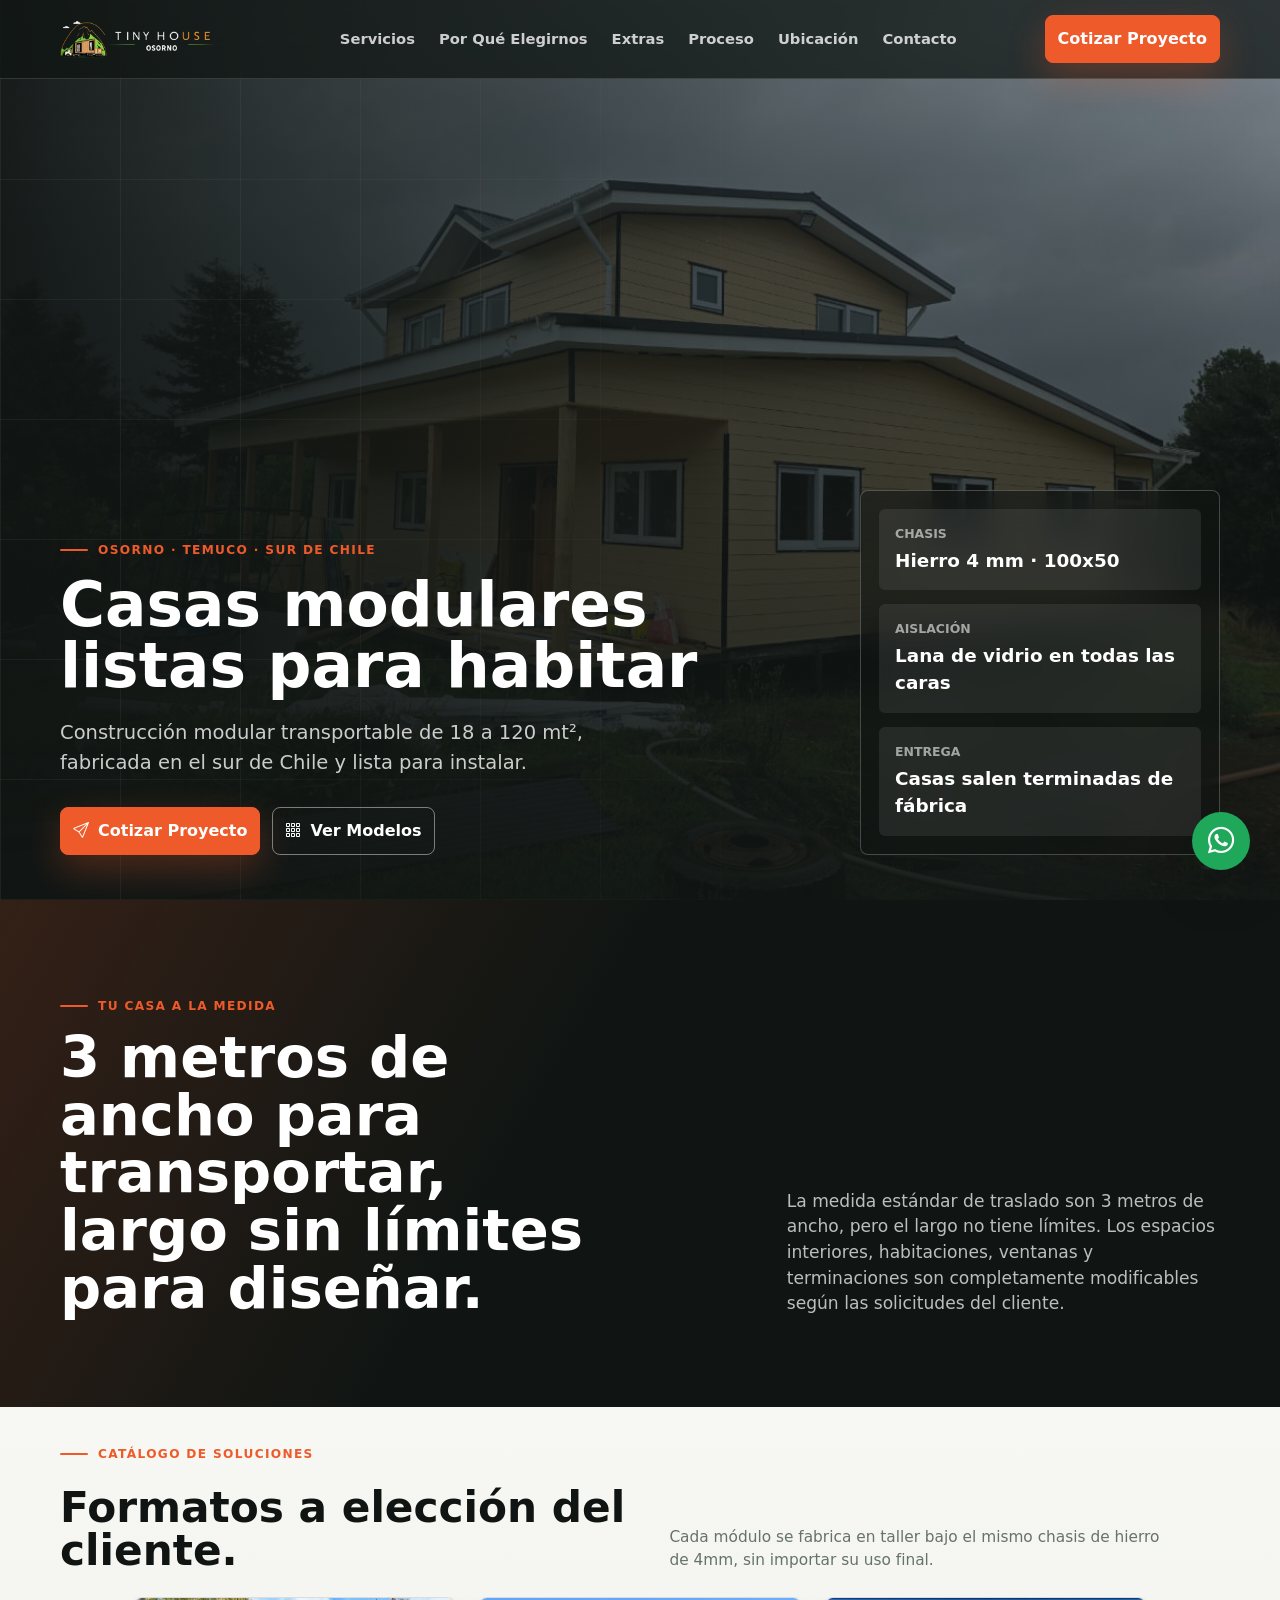
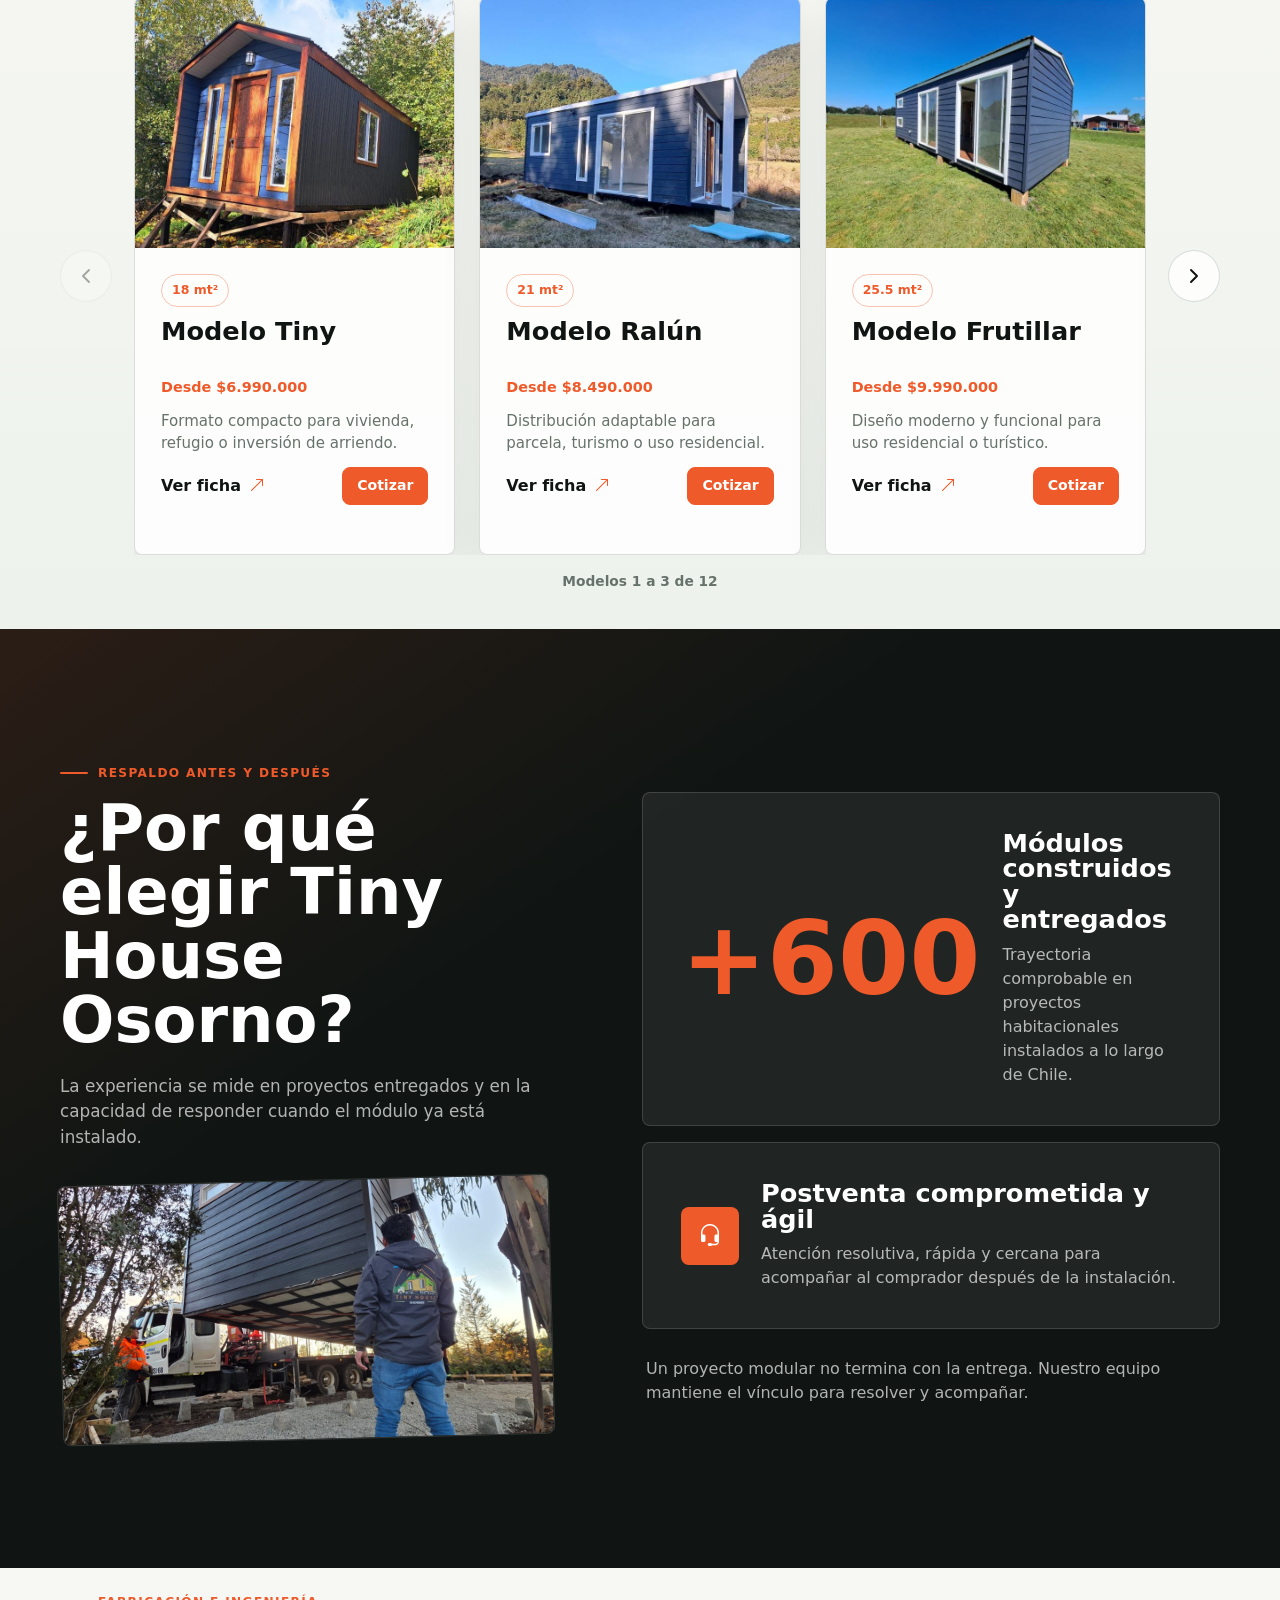
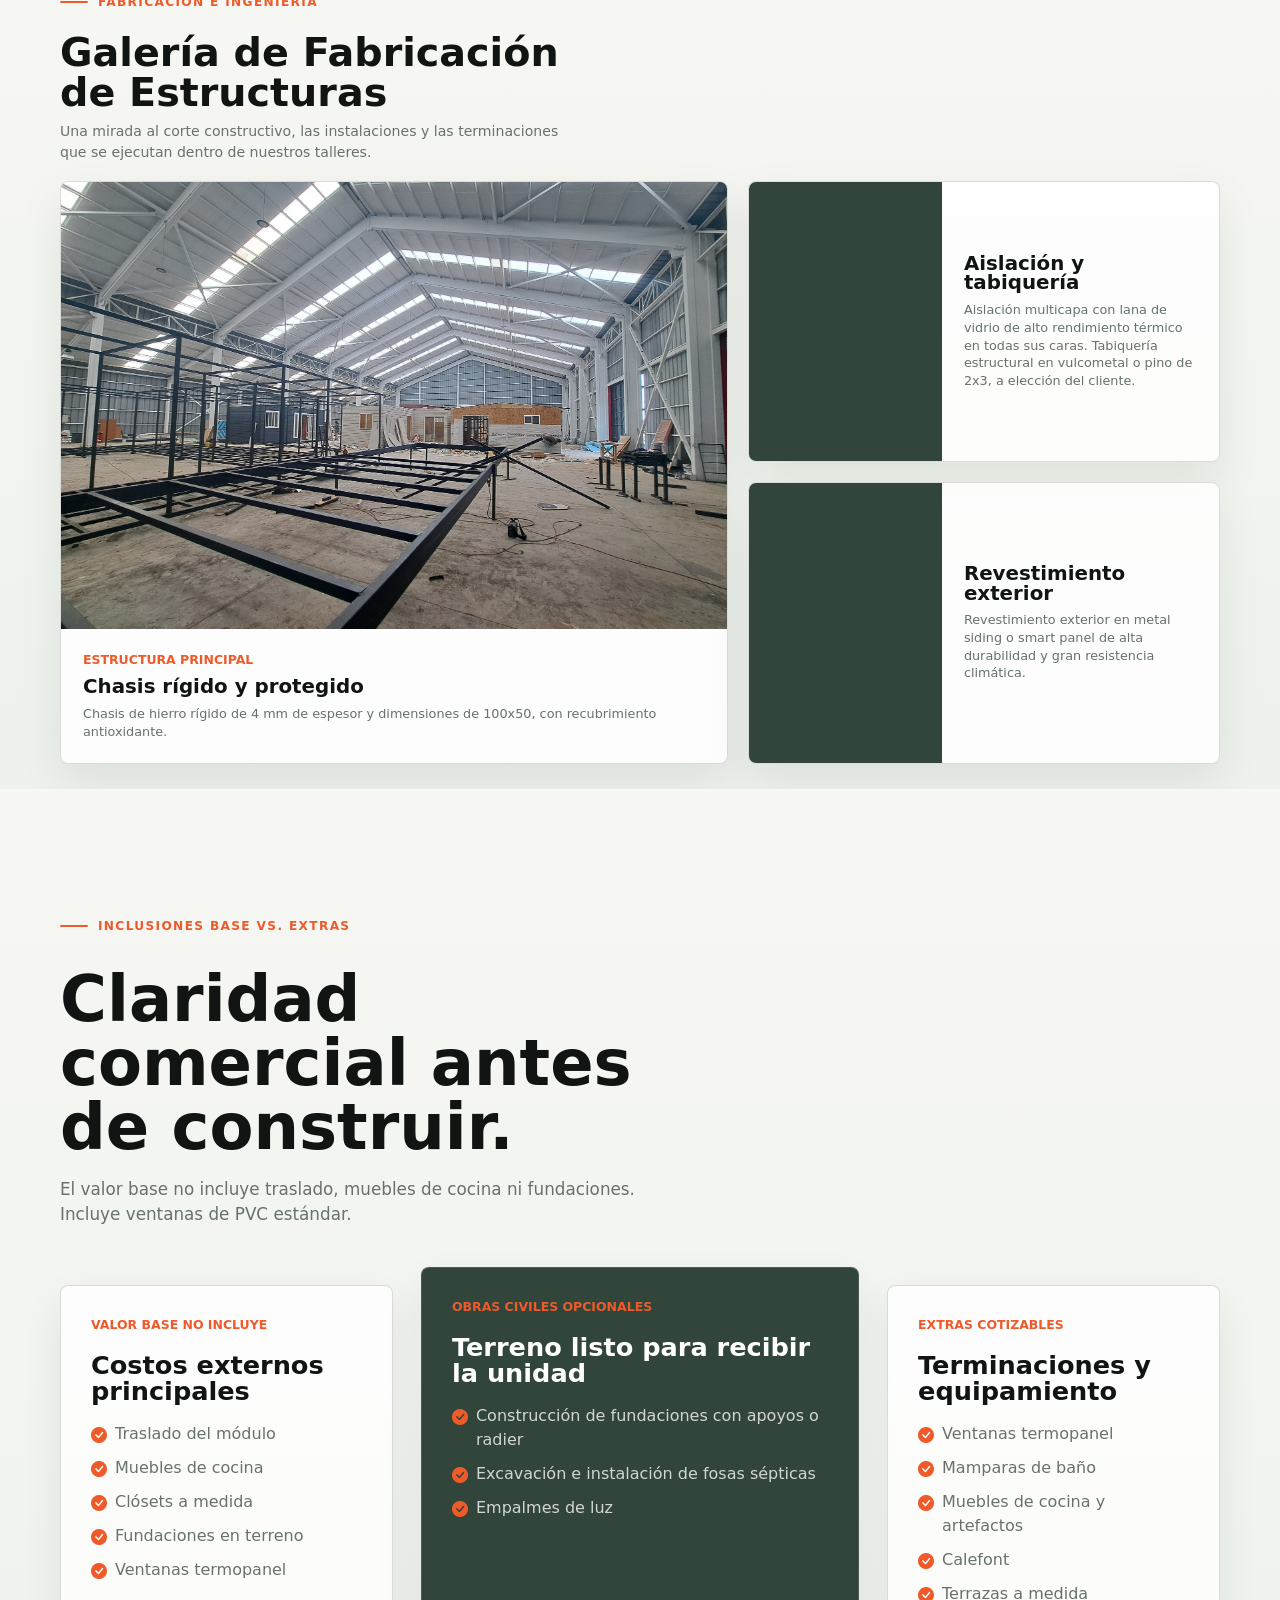
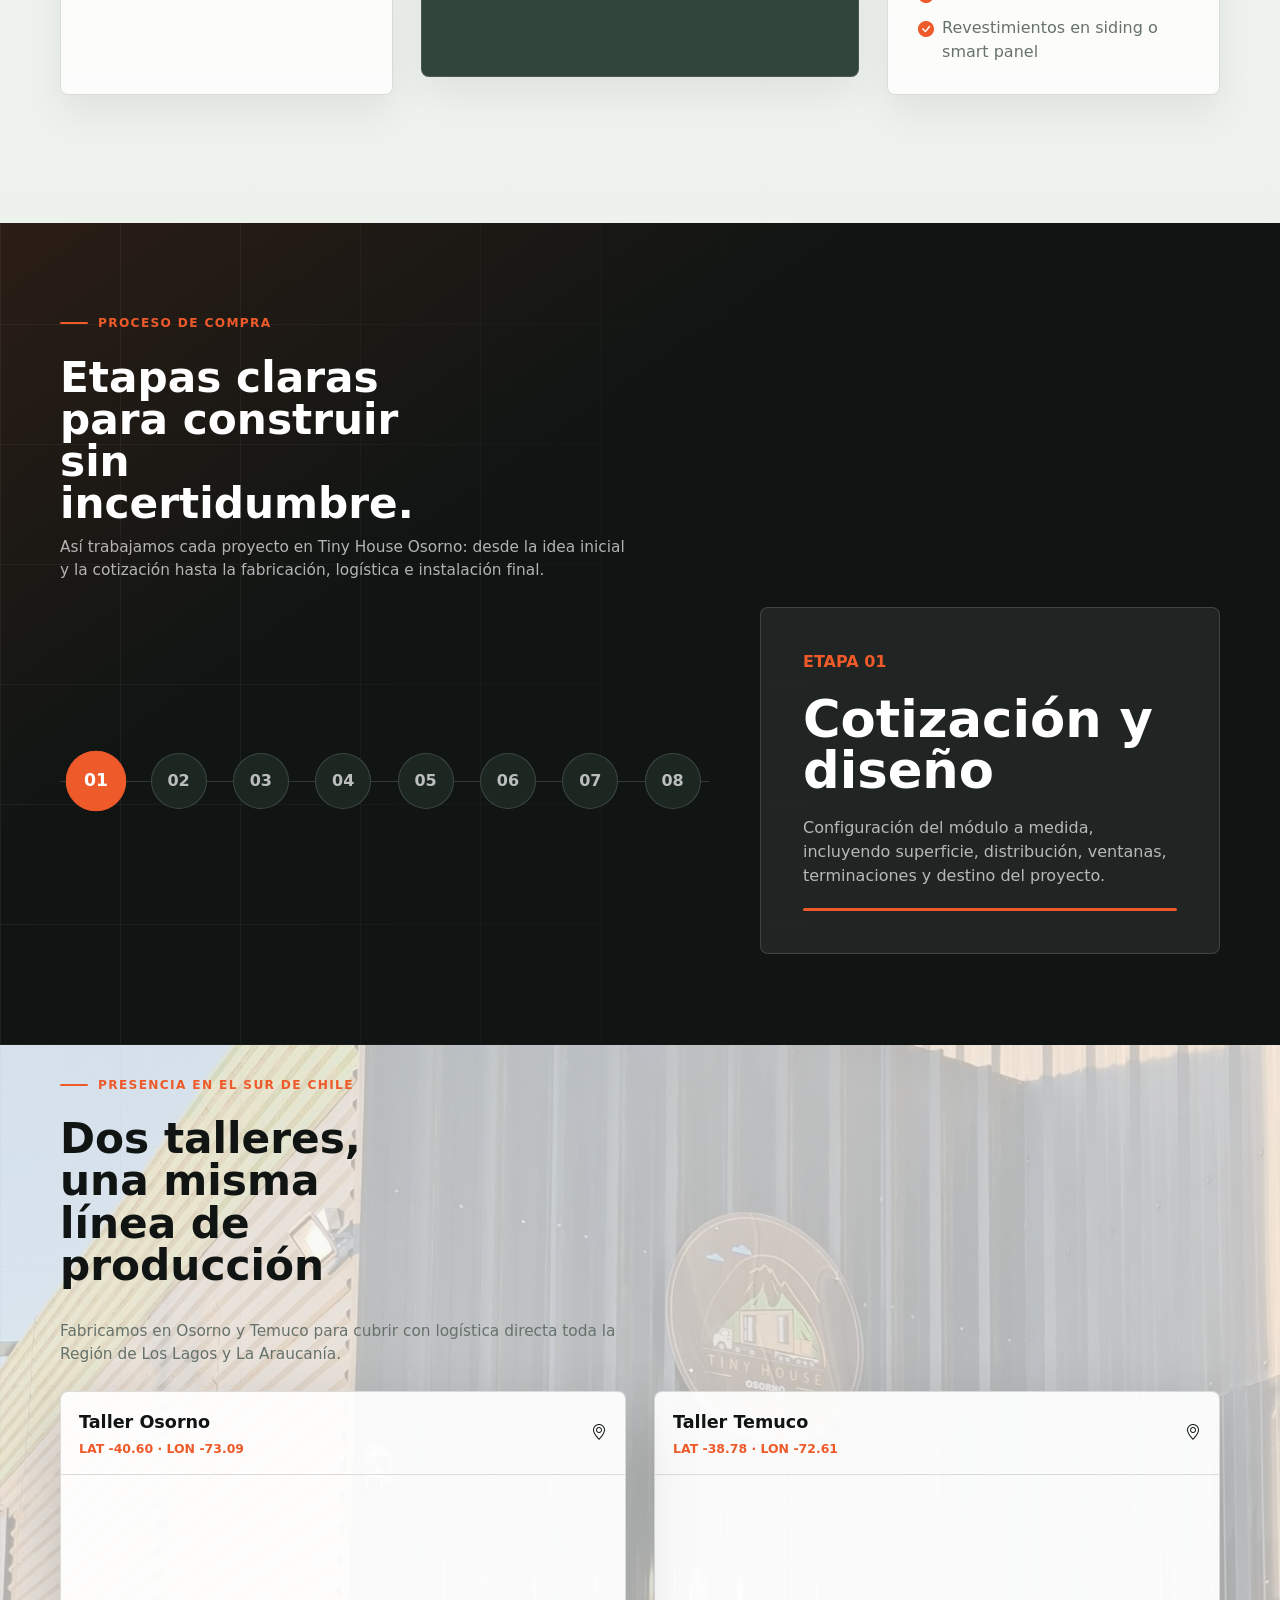
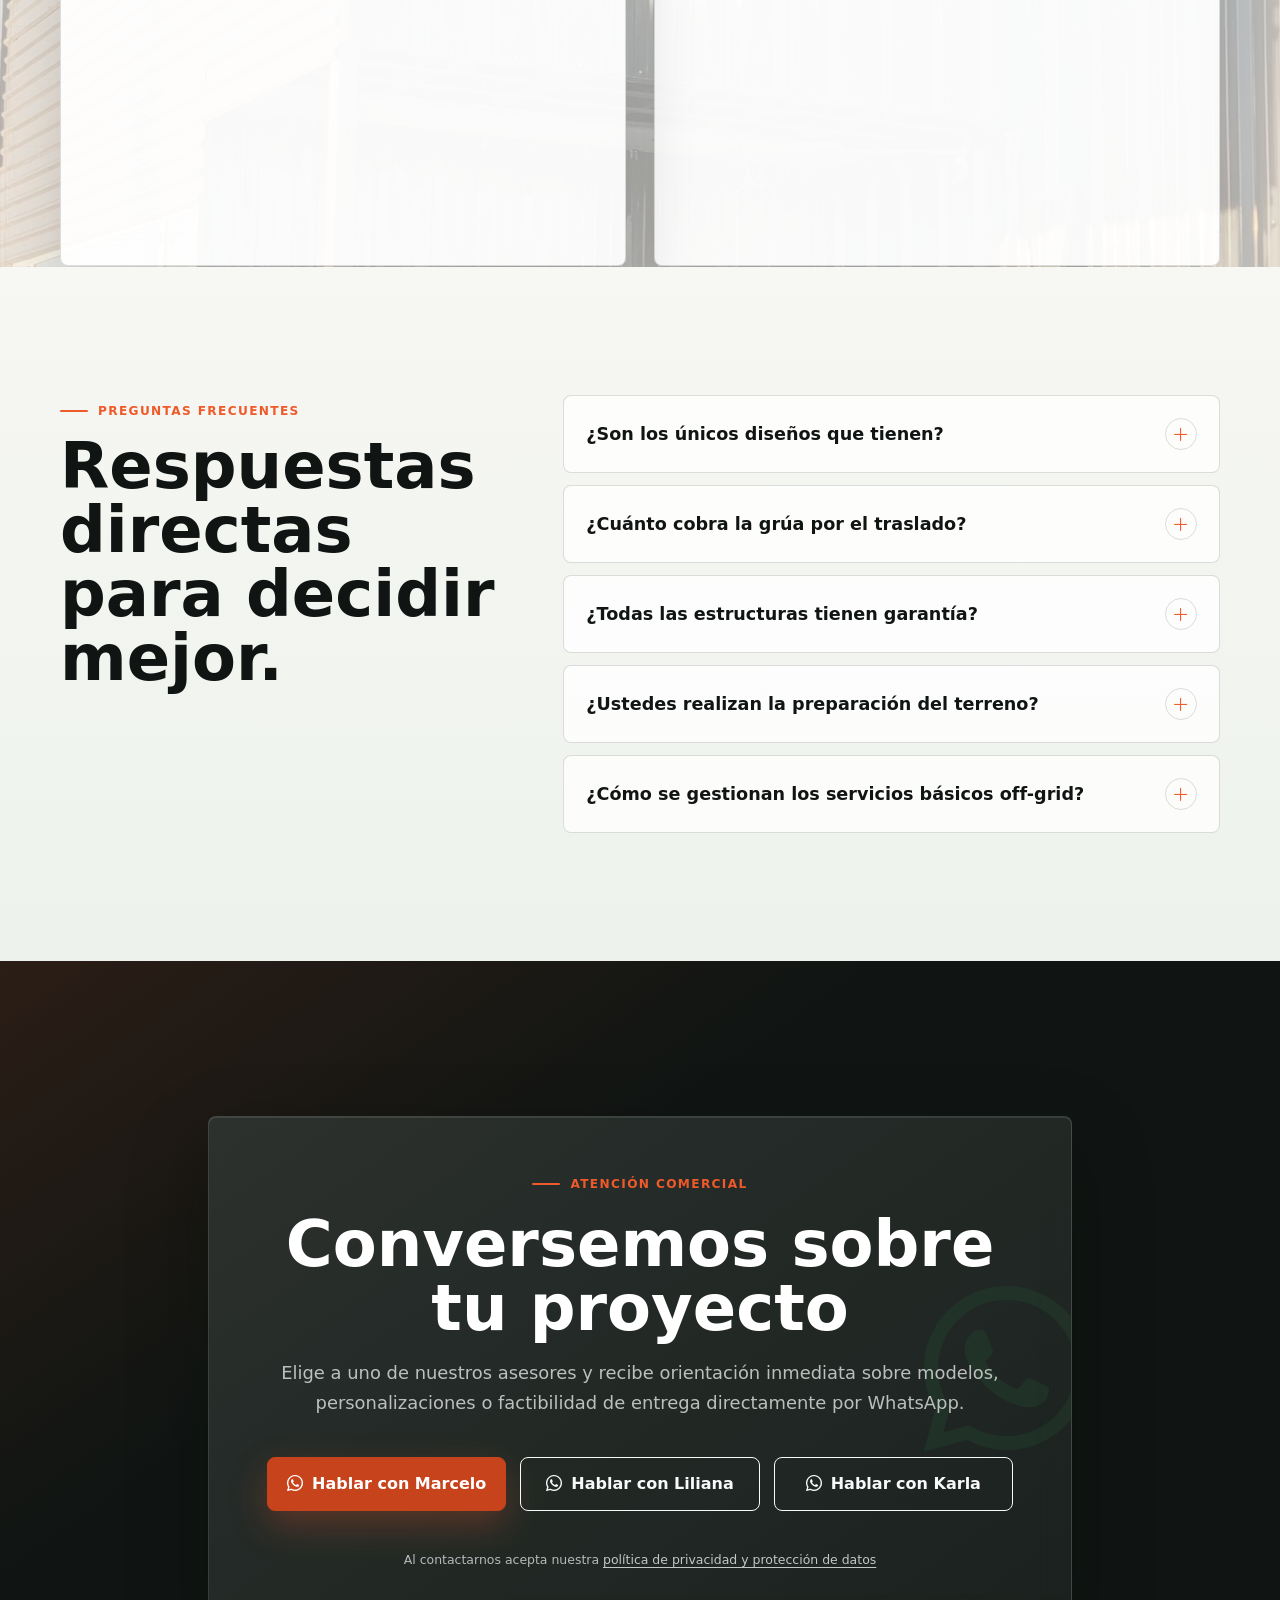
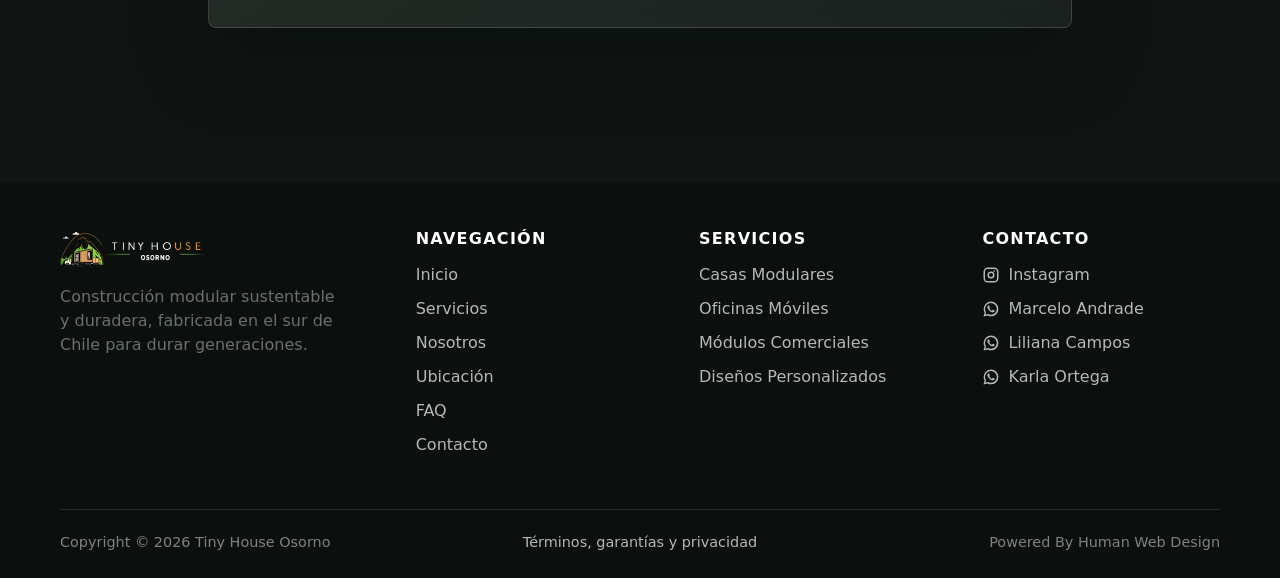
==== index.html @ 7aff0726 "update cta final and privacy policy" ====
<!DOCTYPE html>
<html lang="es">
<head>
  <meta charset="UTF-8">
  <meta name="viewport" content="width=device-width, initial-scale=1.0">
  <meta name="description" content="Tiny House Osorno fabrica casas modulares a la medida en el sur de Chile, con chasis de hierro, aislación térmica y montaje gratuito en terreno.">
  <title>Tiny House Osorno | Tu casa a la medida</title>
  <link rel="preconnect" href="https://cdn.jsdelivr.net">
  <link rel="preconnect" href="https://code.jquery.com">
  <link href="https://cdn.jsdelivr.net/npm/bootstrap@5.3.3/dist/css/bootstrap.min.css" rel="stylesheet">
  <link href="https://cdn.jsdelivr.net/npm/bootstrap-icons@1.11.3/font/bootstrap-icons.min.css" rel="stylesheet">
  <link rel="stylesheet" href="assets/css/styles.css?v=20260714-cta">
  <link rel="icon" type="image/x-icon" href="assets/img/favicon.ico">
  <script src="assets/js/script.js?v=20260714-policy" defer></script>
</head>
<body>
  <a class="whatsapp-float" href="https://wa.me/56975494479?text=Hola%20Marcelo%2C%20quiero%20cotizar%20una%20Tiny%20House" target="_blank" rel="noopener" aria-label="Contactar por WhatsApp a Marcelo Andrade">
    <i class="bi bi-whatsapp" aria-hidden="true"></i>
  </a>

  <header class="site-header" id="top">
    <nav class="navbar navbar-expand-lg navbar-dark">
      <div class="container-fluid page-shell">
        <a class="navbar-brand" href="#inicio" aria-label="Tiny House Osorno inicio">
          <img src="assets/img/logo.png" alt="Tiny House Osorno">
        </a>
        <button class="navbar-toggler" type="button" data-bs-toggle="collapse" data-bs-target="#mainNav" data-nav-toggle aria-controls="mainNav" aria-expanded="false" aria-label="Abrir menú">
          <span class="navbar-toggler-icon"></span>
        </button>
        <div class="collapse navbar-collapse" id="mainNav">
          <ul class="navbar-nav mx-auto">
            <li class="nav-item"><a class="nav-link" href="#servicios">Servicios</a></li>
            <li class="nav-item"><a class="nav-link" href="#ingenieria">Por Qué Elegirnos</a></li>
            <li class="nav-item"><a class="nav-link" href="#incluye">Extras</a></li>
            <li class="nav-item"><a class="nav-link" href="#proceso">Proceso</a></li>
            <li class="nav-item"><a class="nav-link" href="#ubicacion">Ubicación</a></li>
            <li class="nav-item"><a class="nav-link" href="#contacto">Contacto</a></li>
          </ul>
          <a class="btn btn-accent btn-nowrap" href="https://wa.me/56975494479?text=Hola%20Marcelo%2C%20quiero%20cotizar%20una%20Tiny%20House" target="_blank" rel="noopener">
            Cotizar Proyecto
          </a>
        </div>
      </div>
    </nav>
  </header>

  <main>
    <section class="hero-section" id="inicio">
      <figure class="hero-media hero-slideshow" aria-hidden="true">
        <img class="hero-slide active" src="assets/img/bg-hero1.jpeg" alt="" fetchpriority="high" decoding="async">
        <img class="hero-slide" src="assets/img/bg-hero2.jpeg" alt="" loading="eager" decoding="async">
      </figure>
      <div class="hero-veils" aria-hidden="true"></div>
      <div class="container-fluid page-shell hero-content">
        <div class="hero-copy reveal">
          <span class="section-kicker">Osorno · Temuco · Sur de Chile</span>
          <h1>Casas modulares listas para habitar</h1>
          <p>Construcción modular transportable de 18 a 120 mt², fabricada en el sur de Chile y lista para instalar.</p>
          <div class="hero-actions">
            <a class="btn btn-accent" href="#contacto">
              <i class="bi bi-send" aria-hidden="true"></i>
              Cotizar Proyecto
            </a>
            <a class="btn btn-ghost" href="#servicios">
              <i class="bi bi-grid-3x3-gap" aria-hidden="true"></i>
              Ver Modelos
            </a>
          </div>
        </div>
        <aside class="hero-panel reveal" aria-label="Datos comerciales principales">
          <div>
            <span>Chasis</span>
            <strong>Hierro 4 mm · 100x50</strong>
          </div>
          <div>
            <span>Aislación</span>
            <strong>Lana de vidrio en todas las caras</strong>
          </div>
          <div>
            <span>Entrega</span>
            <strong>Casas salen terminadas de fábrica</strong>
          </div>
        </aside>
      </div>
    </section>

    <section class="intro-band">
      <div class="container-fluid page-shell">
        <div class="intro-layout">
          <div class="reveal">
            <span class="section-kicker">Tu casa a la medida</span>
            <h2>3 metros de ancho para transportar, largo sin límites para diseñar.</h2>
          </div>
          <p class="reveal">La medida estándar de traslado son 3 metros de ancho, pero el largo no tiene límites. Los espacios interiores, habitaciones, ventanas y terminaciones son completamente modificables según las solicitudes del cliente.</p>
        </div>
      </div>
    </section>

    <section class="models-section section-pad" id="servicios">
      <div class="container-fluid page-shell">
        <div class="section-head reveal">
          <span class="section-kicker">Catálogo de soluciones</span>
          <h2>Formatos a elección del cliente.</h2>
          <p>Cada módulo se fabrica en taller bajo el mismo chasis de hierro de 4mm, sin importar su uso final.</p>
        </div>

        <div class="portfolio-carousel reveal" aria-roledescription="carrusel" aria-label="Modelos Tiny House Osorno">
          <button class="portfolio-arrow portfolio-arrow-prev" type="button" data-portfolio-prev aria-label="Ver modelos anteriores">
            <svg aria-hidden="true" viewBox="0 0 24 24" focusable="false">
              <path d="m15 18-6-6 6-6" fill="none" stroke="currentColor" stroke-width="2" stroke-linecap="round" stroke-linejoin="round"></path>
            </svg>
          </button>

          <div class="portfolio-viewport">
            <div class="portfolio-track">
              <article class="portfolio-card" data-model="tiny" data-bs-toggle="modal" data-bs-target="#modalTiny" role="button" tabindex="0" aria-haspopup="dialog" aria-label="Abrir detalles del modelo Tiny de 18 metros cuadrados">
                <figure class="portfolio-image"><img src="assets/img/modelos/tiny/tiny1.jpeg" alt="Modelo Tiny de 18 metros cuadrados" loading="lazy" decoding="async"></figure>
                <div class="portfolio-body">
                  <span class="model-meta">18 mt²</span>
                  <h3>Modelo Tiny</h3>
                  <p class="portfolio-price">Desde $6.990.000</p>
                  <p>Formato compacto para vivienda, refugio o inversión de arriendo.</p>
                  <div class="portfolio-actions">
                    <span class="model-detail-btn">Ver ficha <i class="bi bi-arrow-up-right" aria-hidden="true"></i></span>
                    <a class="portfolio-quote" href="https://wa.me/56975494479?text=Hola%20Marcelo,%20me%20interesa%20cotizar%20el%20Modelo%20Tiny%20de%2018mt2" target="_blank" rel="noopener">Cotizar</a>
                  </div>
                </div>
              </article>

              <article class="portfolio-card" data-model="ralun" data-bs-toggle="modal" data-bs-target="#modalRalun" role="button" tabindex="0" aria-haspopup="dialog" aria-label="Abrir detalles del modelo Ralún de 21 metros cuadrados">
                <figure class="portfolio-image"><img src="assets/img/modelos/ralun/ralun1.jpeg" alt="Modelo Ralún de 21 metros cuadrados" loading="lazy" decoding="async"></figure>
                <div class="portfolio-body">
                  <span class="model-meta">21 mt²</span>
                  <h3>Modelo Ralún</h3>
                  <p class="portfolio-price">Desde $8.490.000</p>
                  <p>Distribución adaptable para parcela, turismo o uso residencial.</p>
                  <div class="portfolio-actions">
                    <span class="model-detail-btn">Ver ficha <i class="bi bi-arrow-up-right" aria-hidden="true"></i></span>
                    <a class="portfolio-quote" href="https://wa.me/56975494479?text=Hola%20Marcelo,%20me%20interesa%20cotizar%20el%20Modelo%20Ralun%20de%2021mt2" target="_blank" rel="noopener">Cotizar</a>
                  </div>
                </div>
              </article>

              <article class="portfolio-card" data-model="frutillar" data-bs-toggle="modal" data-bs-target="#modalFrutillar" role="button" tabindex="0" aria-haspopup="dialog" aria-label="Abrir detalles del modelo Frutillar de 25.5 metros cuadrados">
                <figure class="portfolio-image"><img src="assets/img/modelos/frutillar/frutillar1.jpeg" alt="Modelo Frutillar de 25.5 metros cuadrados" loading="lazy" decoding="async"></figure>
                <div class="portfolio-body">
                  <span class="model-meta">25.5 mt²</span>
                  <h3>Modelo Frutillar</h3>
                  <p class="portfolio-price">Desde $9.990.000</p>
                  <p>Diseño moderno y funcional para uso residencial o turístico.</p>
                  <div class="portfolio-actions">
                    <span class="model-detail-btn">Ver ficha <i class="bi bi-arrow-up-right" aria-hidden="true"></i></span>
                    <a class="portfolio-quote" href="https://wa.me/56975494479?text=Hola%20Marcelo,%20me%20interesa%20cotizar%20el%20Modelo%20Frutillar%20de%2025.5mt2" target="_blank" rel="noopener">Cotizar</a>
                  </div>
                </div>
              </article>

              <article class="portfolio-card" data-model="cochamo" data-bs-toggle="modal" data-bs-target="#modalCochamo" role="button" tabindex="0" aria-haspopup="dialog" aria-label="Abrir detalles del modelo Cochamó de 30 metros cuadrados">
                <figure class="portfolio-image"><img src="assets/img/modelos/cochamo/cochamo1.jpeg" alt="Modelo Cochamó de 30 metros cuadrados" loading="lazy" decoding="async"></figure>
                <div class="portfolio-body">
                  <span class="model-meta">30 mt²</span>
                  <h3>Modelo Cochamó</h3>
                  <p class="portfolio-price">Desde $13.490.000</p>
                  <p>Vivienda modular equilibrada para parejas o familias pequeñas.</p>
                  <div class="portfolio-actions">
                    <span class="model-detail-btn">Ver ficha <i class="bi bi-arrow-up-right" aria-hidden="true"></i></span>
                    <a class="portfolio-quote" href="https://wa.me/56975494479?text=Hola%20Marcelo,%20me%20interesa%20cotizar%20el%20Modelo%20Cochamó%20de%2030mt2" target="_blank" rel="noopener">Cotizar</a>
                  </div>
                </div>
              </article>

              <article class="portfolio-card" data-model="puelo" data-bs-toggle="modal" data-bs-target="#modalPuelo" role="button" tabindex="0" aria-haspopup="dialog" aria-label="Abrir detalles del modelo Puelo de 36 metros cuadrados">
                <figure class="portfolio-image"><img src="assets/img/modelos/puelo/puelo1.jpeg" alt="Modelo Puelo de 36 metros cuadrados" loading="lazy" decoding="async"></figure>
                <div class="portfolio-body">
                  <span class="model-meta">36 mt²</span>
                  <h3>Modelo Puelo</h3>
                  <p class="portfolio-price">Desde $14.990.000</p>
                  <p>Programa familiar con dormitorios y estar de mayor capacidad.</p>
                  <div class="portfolio-actions">
                    <span class="model-detail-btn">Ver ficha <i class="bi bi-arrow-up-right" aria-hidden="true"></i></span>
                    <a class="portfolio-quote" href="https://wa.me/56975494479?text=Hola%20Marcelo,%20me%20interesa%20cotizar%20el%20Modelo%20Puelo%20de%2036mt2" target="_blank" rel="noopener">Cotizar</a>
                  </div>
                </div>
              </article>

              <article class="portfolio-card" data-model="pucon" data-bs-toggle="modal" data-bs-target="#modalPucon" role="button" tabindex="0" aria-haspopup="dialog" aria-label="Abrir detalles del modelo Pucon de 39 metros cuadrados">
                <figure class="portfolio-image"><img src="assets/img/modelos/pucon/pucon1.jpeg" alt="Modelo Pucon de 39 metros cuadrados" loading="lazy" decoding="async"></figure>
                <div class="portfolio-body">
                  <span class="model-meta">39 mt²</span>
                  <h3>Modelo Pucon</h3>
                  <p class="portfolio-price">Desde $15.990.000</p>
                  <p>Programa compacto ideal para parejas o pequeñas familias.</p>
                  <div class="portfolio-actions">
                    <span class="model-detail-btn">Ver ficha <i class="bi bi-arrow-up-right" aria-hidden="true"></i></span>
                    <a class="portfolio-quote" href="https://wa.me/56975494479?text=Hola%20Marcelo,%20me%20interesa%20cotizar%20el%20Modelo%20Pucon%20de%2039mt2" target="_blank" rel="noopener">Cotizar</a>
                  </div>
                </div>
              </article>

              <article class="portfolio-card" data-model="puyehue" data-bs-toggle="modal" data-bs-target="#modalPuyehue" role="button" tabindex="0" aria-haspopup="dialog" aria-label="Abrir detalles del modelo Puyehue de 42 metros cuadrados">
                <figure class="portfolio-image"><img src="assets/img/modelos/puyehue/puyehue1.jpeg" alt="Modelo Puyehue de 42 metros cuadrados" loading="lazy" decoding="async"></figure>
                <div class="portfolio-body">
                  <span class="model-meta">42 mt²</span>
                  <h3>Modelo Puyehue</h3>
                  <p class="portfolio-price">Desde $16.990.000</p>
                  <p>Superficie amplia con distribución completamente personalizable.</p>
                  <div class="portfolio-actions">
                    <span class="model-detail-btn">Ver ficha <i class="bi bi-arrow-up-right" aria-hidden="true"></i></span>
                    <a class="portfolio-quote" href="https://wa.me/56975494479?text=Hola%20Marcelo,%20me%20interesa%20cotizar%20el%20Modelo%20Puyehue%20de%2042mt2" target="_blank" rel="noopener">Cotizar</a>
                  </div>
                </div>
              </article>

              <article class="portfolio-card" data-model="llanquihue" data-bs-toggle="modal" data-bs-target="#modalLlanquihue" role="button" tabindex="0" aria-haspopup="dialog" aria-label="Abrir detalles del modelo Llanquihue de 48 metros cuadrados">
                <figure class="portfolio-image"><img src="assets/img/modelos/llanquihue/llanquihue1.jpeg" alt="Modelo Llanquihue de 48 metros cuadrados" loading="lazy" decoding="async"></figure>
                <div class="portfolio-body">
                  <span class="model-meta">48 mt²</span>
                  <h3>Modelo Llanquihue</h3>
                  <p class="portfolio-price">Desde $19.990.000</p>
                  <p>Programa amplio ideal para familias grandes.</p>
                  <div class="portfolio-actions">
                    <span class="model-detail-btn">Ver ficha <i class="bi bi-arrow-up-right" aria-hidden="true"></i></span>
                    <a class="portfolio-quote" href="https://wa.me/56975494479?text=Hola%20Marcelo,%20me%20interesa%20cotizar%20el%20Modelo%20Llanquihue%20de%2048mt2" target="_blank" rel="noopener">Cotizar</a>
                  </div>
                </div>
              </article>

              <article class="portfolio-card" data-model="patagonia" data-bs-toggle="modal" data-bs-target="#modalPatagonia" role="button" tabindex="0" aria-haspopup="dialog" aria-label="Abrir detalles del modelo Patagonia de 54 metros cuadrados">
                <figure class="portfolio-image"><img src="assets/img/modelos/patagonia/patagonia1.jpeg" alt="Modelo Patagonia de 54 metros cuadrados compuesto por tres módulos" loading="lazy" decoding="async"></figure>
                <div class="portfolio-body">
                  <span class="model-meta">54 mt²</span>
                  <h3>Modelo Patagonia</h3>
                  <p class="portfolio-price">Desde $22.990.000</p>
                  <p>Tres módulos coordinados para una vivienda de gran capacidad.</p>
                  <div class="portfolio-actions">
                    <span class="model-detail-btn">Ver ficha <i class="bi bi-arrow-up-right" aria-hidden="true"></i></span>
                    <a class="portfolio-quote" href="https://wa.me/56975494479?text=Hola%20Marcelo,%20me%20interesa%20cotizar%20el%20Modelo%20Patagonia%20de%2054mt2" target="_blank" rel="noopener">Cotizar</a>
                  </div>
                </div>
              </article>

              <article class="portfolio-card" data-model="ranco" data-bs-toggle="modal" data-bs-target="#modalRanco" role="button" tabindex="0" aria-haspopup="dialog" aria-label="Abrir detalles del modelo Ranco de 66 metros cuadrados">
                <figure class="portfolio-image"><img src="assets/img/modelos/ranco/ranco1.jpeg" alt="Modelo Ranco de 66 metros cuadrados" loading="lazy" decoding="async"></figure>
                <div class="portfolio-body">
                  <span class="model-meta">66 mt²</span>
                  <h3>Modelo Ranco</h3>
                  <p class="portfolio-price">Desde $33.990.000</p>
                  <p>Diseñada especialmente para ofrecer comodidad y funcionalidad.</p>
                  <div class="portfolio-actions">
                    <span class="model-detail-btn">Ver ficha <i class="bi bi-arrow-up-right" aria-hidden="true"></i></span>
                    <a class="portfolio-quote" href="https://wa.me/56975494479?text=Hola%20Marcelo,%20me%20interesa%20cotizar%20el%20Modelo%20Ranco%20de%2066mt2" target="_blank" rel="noopener">Cotizar</a>
                  </div>
                </div>
              </article>

              <article class="portfolio-card" data-model="chiloe" data-bs-toggle="modal" data-bs-target="#modalChiloe" role="button" tabindex="0" aria-haspopup="dialog" aria-label="Abrir detalles del modelo Chiloé de 72 metros cuadrados">
                <figure class="portfolio-image"><img src="assets/img/modelos/chiloe/chiloe1.jpeg" alt="Modelo Chiloé de 72 metros cuadrados" loading="lazy" decoding="async"></figure>
                <div class="portfolio-body">
                  <span class="model-meta">72 mt²</span>
                  <h3>Modelo Chiloé</h3>
                  <p class="portfolio-price">Desde $31.990.000</p>
                  <p>Ideal para parcelas o campos. Hecha para resistir los climas del sur.</p>
                  <div class="portfolio-actions">
                    <span class="model-detail-btn">Ver ficha <i class="bi bi-arrow-up-right" aria-hidden="true"></i></span>
                    <a class="portfolio-quote" href="https://wa.me/56975494479?text=Hola%20Marcelo,%20me%20interesa%20cotizar%20el%20Modelo%20Chiloe%20de%2072mt2" target="_blank" rel="noopener">Cotizar</a>
                  </div>
                </div>
              </article>

              <article class="portfolio-card" data-model="tronador" data-bs-toggle="modal" data-bs-target="#modalTronador" role="button" tabindex="0" aria-haspopup="dialog" aria-label="Abrir detalles del modelo Tronador de 94 metros cuadrados">
                <figure class="portfolio-image"><img src="assets/img/modelos/tronador/tronador1.jpeg" alt="Modelo Tronador de 94 metros cuadrados" loading="lazy" decoding="async"></figure>
                <div class="portfolio-body">
                  <span class="model-meta">94 mt²</span>
                  <h3>Modelo Tronador</h3>
                  <p class="portfolio-price">Desde $38.880.000</p>
                  <p>Espacios amplios, terminaciones de alta gama y robustez inigualable.</p>
                  <div class="portfolio-actions">
                    <span class="model-detail-btn">Ver ficha <i class="bi bi-arrow-up-right" aria-hidden="true"></i></span>
                    <a class="portfolio-quote" href="https://wa.me/56975494479?text=Hola%20Marcelo,%20me%20interesa%20cotizar%20el%20Modelo%20Tronador%20de%2094mt2" target="_blank" rel="noopener">Cotizar</a>
                  </div>
                </div>
              </article>
            </div>
          </div>

          <button class="portfolio-arrow portfolio-arrow-next" type="button" data-portfolio-next aria-label="Ver modelos siguientes">
            <svg aria-hidden="true" viewBox="0 0 24 24" focusable="false">
              <path d="m9 18 6-6-6-6" fill="none" stroke="currentColor" stroke-width="2" stroke-linecap="round" stroke-linejoin="round"></path>
            </svg>
          </button>
        </div>
        <p class="portfolio-status" aria-live="polite"><span id="portfolioStatus">Modelos 1 a 3 de 11</span></p>
      </div>
    </section>

    <section class="engineering-section section-pad" id="ingenieria">
      <div class="container-fluid page-shell">
        <div class="trust-layout">
          <div class="trust-copy reveal">
            <span class="section-kicker">Respaldo antes y después</span>
            <h2>¿Por qué elegir Tiny House Osorno?</h2>
            <p>La experiencia se mide en proyectos entregados y en la capacidad de responder cuando el módulo ya está instalado.</p>
            <figure class="workshop-photo">
              <img src="assets/img/elegirnos.jpeg" alt="Equipo de Tiny House Osorno trabajando en el taller" loading="lazy" decoding="async">
            </figure>
          </div>

          <div class="trust-proof">
            <article class="trust-stat reveal">
              <strong>+600</strong>
              <div>
                <h3>Módulos construidos y entregados</h3>
                <p>Trayectoria comprobable en proyectos habitacionales instalados a lo largo de Chile.</p>
              </div>
            </article>
            <article class="trust-service reveal">
              <i class="bi bi-headset" aria-hidden="true"></i>
              <div>
                <h3>Postventa comprometida y ágil</h3>
                <p>Atención resolutiva, rápida y cercana para acompañar al comprador después de la instalación.</p>
              </div>
            </article>
            <p class="trust-closing reveal">Un proyecto modular no termina con la entrega. Nuestro equipo mantiene el vínculo para resolver y acompañar.</p>
          </div>
        </div>
      </div>
    </section>

    <section class="manufacturing-section section-pad" id="fabricacion">
      <div class="container-fluid page-shell">
        <div class="section-head reveal">
          <span class="section-kicker">Fabricación e ingeniería</span>
          <h2>Galería de Fabricación de Estructuras</h2>
          <p>Una mirada al corte constructivo, las instalaciones y las terminaciones que se ejecutan dentro de nuestros talleres.</p>
        </div>

        <div class="manufacturing-grid">
          <article class="manufacturing-feature reveal">
            <figure>
              <img src="assets/img/construccion/construccion1.jpg" alt="Fabricación del chasis de hierro en taller" loading="lazy" decoding="async">
            </figure>
            <div>
              <span>Estructura principal</span>
              <h3>Chasis rígido y protegido</h3>
              <p>Chasis de hierro rígido de 4 mm de espesor y dimensiones de 100x50, con recubrimiento antioxidante.</p>
            </div>
          </article>

          <article class="manufacturing-tile reveal">
            <figure>
              <img src="assets/img/construccion/construccion2.jpg" alt="Instalación de aislación multicapa y tabiquería estructural" loading="lazy" decoding="async">
            </figure>
            <div>
              <h3>Aislación y tabiquería</h3>
              <p>Aislación multicapa con lana de vidrio de alto rendimiento térmico en todas sus caras. Tabiquería estructural en vulcometal o pino de 2x3, a elección del cliente.</p>
            </div>
          </article>

          <article class="manufacturing-tile reveal">
            <figure>
              <img src="assets/img/construccion/construccion3.jpg" alt="Instalación de revestimiento exterior resistente al clima" loading="lazy" decoding="async">
            </figure>
            <div>
              <h3>Revestimiento exterior</h3>
              <p>Revestimiento exterior en metal siding o smart panel de alta durabilidad y gran resistencia climática.</p>
            </div>
          </article>
        </div>
      </div>
    </section>

    <section class="inclusions-section section-pad" id="incluye">
      <div class="container-fluid page-shell">
        <div class="section-head reveal">
          <span class="section-kicker">Inclusiones base vs. extras</span>
          <h2>Claridad comercial antes de construir.</h2>
          <p>El valor base no incluye traslado, muebles de cocina ni fundaciones. Incluye ventanas de PVC estándar.</p>
        </div>

        <div class="compare-layout">
          <article class="compare-card excluded reveal">
            <span class="compare-label">Valor base no incluye</span>
            <h3>Costos externos principales</h3>
            <ul class="check-list">
              <li>Traslado del módulo</li>
              <li>Muebles de cocina</li>
              <li>Clósets a medida</li>
              <li>Fundaciones en terreno</li>
              <li>Ventanas termopanel</li>
            </ul>
          </article>

          <article class="compare-card service reveal">
            <span class="compare-label">Obras civiles opcionales</span>
            <h3>Terreno listo para recibir la unidad</h3>
            <ul class="check-list">
              <li>Construcción de fundaciones con apoyos o radier</li>
              <li>Excavación e instalación de fosas sépticas</li>
              <li>Empalmes de luz</li>
            </ul>
          </article>

          <article class="compare-card extras reveal">
            <span class="compare-label">Extras cotizables</span>
            <h3>Terminaciones y equipamiento</h3>
            <ul class="check-list">
              <li>Ventanas termopanel</li>
              <li>Mamparas de baño</li>
              <li>Muebles de cocina y artefactos</li>
              <li>Calefont</li>
              <li>Terrazas a medida</li>
              <li>Revestimientos en siding o smart panel</li>
            </ul>
          </article>
        </div>
      </div>
    </section>

    <section class="timeline-section section-pad" id="proceso">
      <div class="container-fluid page-shell">
        <div class="section-head reveal">
          <span class="section-kicker">Proceso de compra</span>
          <h2>Etapas claras para construir sin incertidumbre.</h2>
          <p>Así trabajamos cada proyecto en Tiny House Osorno: desde la idea inicial y la cotización hasta la fabricación, logística e instalación final.</p>
        </div>

        <div class="timeline-shell reveal">
          <div class="timeline-rail" role="tablist" aria-label="Línea de tiempo de compra">
            <button class="timeline-step active" type="button" role="tab" aria-selected="true" data-step="0">01</button>
            <button class="timeline-step" type="button" role="tab" aria-selected="false" data-step="1">02</button>
            <button class="timeline-step" type="button" role="tab" aria-selected="false" data-step="2">03</button>
            <button class="timeline-step" type="button" role="tab" aria-selected="false" data-step="3">04</button>
            <button class="timeline-step" type="button" role="tab" aria-selected="false" data-step="4">05</button>
            <button class="timeline-step" type="button" role="tab" aria-selected="false" data-step="5">06</button>
            <button class="timeline-step" type="button" role="tab" aria-selected="false" data-step="6">07</button>
            <button class="timeline-step" type="button" role="tab" aria-selected="false" data-step="7">08</button>
          </div>
          <article class="timeline-card" aria-live="polite">
            <span id="timelineIndex">Etapa 01</span>
            <h3 id="timelineTitle">Cotización y diseño</h3>
            <p id="timelineText">Configuración personalizada del módulo según superficie, distribución, ventanas, terminaciones y destino del proyecto.</p>
            <div class="timeline-meter" aria-hidden="true"><span></span></div>
          </article>
        </div>
      </div>
    </section>

    <section class="location-section section-pad" id="ubicacion">
      <div class="container-fluid page-shell">
        <div class="section-head reveal">
          <span class="section-kicker">Presencia en el sur de Chile</span>
          <h2>Dos talleres, una misma línea de producción</h2>
          <p><br>Fabricamos en Osorno y Temuco para cubrir con logística directa toda la Región de Los Lagos y La Araucanía.</p>
        </div>

        <div class="map-grid">
          <article class="map-card reveal">
            <div class="map-label">
              <div>
                <strong>Taller Osorno</strong>
                <span>LAT -40.60 · LON -73.09</span>
              </div>
              <i class="bi bi-geo-alt" aria-hidden="true"></i>
            </div>
            <iframe src="https://www.google.com/maps/embed?pb=!1m17!1m12!1m3!1d3029.043450695467!2d-73.10239192397962!3d-40.606864971409514!2m3!1f0!2f0!3f0!3m2!1i1024!2i768!4f13.1!3m2!1m1!2zNDDCsDM2JzI0LjciUyA3M8KwMDUnNTkuMyJX!5e0!3m2!1ses!2scl!4v1783785441498!5m2!1ses!2scl" loading="lazy" title="Mapa de talleres Tiny House Osorno en Osorno"></iframe>
          </article>

          <article class="map-card reveal">
            <div class="map-label">
              <div>
                <strong>Taller Temuco</strong>
                <span>LAT -38.78 · LON -72.61</span>
              </div>
              <i class="bi bi-geo-alt" aria-hidden="true"></i>
            </div>
            <iframe src="https://www.google.com/maps/embed?pb=!1m17!1m12!1m3!1d3109.9301301424252!2d-72.61992852406834!3d-38.78823607174762!2m3!1f0!2f0!3f0!3m2!1i1024!2i768!4f13.1!3m2!1m1!2zMzjCsDQ3JzE3LjciUyA3MsKwMzcnMDIuNSJX!5e0!3m2!1ses!2scl!4v1783785477213!5m2!1ses!2scl" loading="lazy" title="Mapa de talleres Tiny House Osorno en Temuco"></iframe>
          </article>
        </div>
      </div>
    </section>

    <section class="faq-section section-pad" id="faq">
      <div class="container-fluid page-shell">
        <div class="row g-5">
          <div class="col-lg-5 reveal">
            <span class="section-kicker">Preguntas frecuentes</span>
            <h2>Respuestas directas para decidir mejor.</h2>
          </div>
          <div class="col-lg-7 reveal">
            <div class="faq-list">
              <article class="faq-item">
                <button class="faq-question" type="button" aria-expanded="false">
                  <span>¿Son los únicos diseños que tienen?</span>
                  <i class="bi bi-plus-lg" aria-hidden="true"></i>
                </button>
                <div class="faq-answer">
                  <p>No. Nuestro eslogan es "Tu casa a la medida". Modificamos y creamos cualquier diseño arquitectónico que solicite el cliente, adaptando largos y ventanas.</p>
                </div>
              </article>

              <article class="faq-item">
                <button class="faq-question" type="button" aria-expanded="false">
                  <span>¿Cuánto cobra la grúa por el traslado?</span>
                  <i class="bi bi-plus-lg" aria-hidden="true"></i>
                </button>
                <div class="faq-answer">
                  <p>El costo se evalúa caso a caso analizando el estado de los caminos, el tipo de grúa o camión rampla requerido y las complejidades de acceso del terreno.</p>
                </div>
              </article>

              <article class="faq-item">
                <button class="faq-question" type="button" aria-expanded="false">
                  <span>¿Todas las estructuras tienen garantía?</span>
                  <i class="bi bi-plus-lg" aria-hidden="true"></i>
                </button>
                <div class="faq-answer">
                  <p>Sí, todos nuestros módulos habitacionales cuentan con garantía estructural de fábrica que respalda la calidad de nuestros materiales y soldaduras.</p>
                </div>
              </article>

              <article class="faq-item">
                <button class="faq-question" type="button" aria-expanded="false">
                  <span>¿Ustedes realizan la preparación del terreno?</span>
                  <i class="bi bi-plus-lg" aria-hidden="true"></i>
                </button>
                <div class="faq-answer">
                  <p>Sí, ofrecemos el servicio adicional de construcción de fundaciones o entregamos las especificaciones técnicas detalladas si prefiere gestionarlo usted mismo.</p>
                </div>
              </article>

              <article class="faq-item">
                <button class="faq-question" type="button" aria-expanded="false">
                  <span>¿Cómo se gestionan los servicios básicos off-grid?</span>
                  <i class="bi bi-plus-lg" aria-hidden="true"></i>
                </button>
                <div class="faq-answer">
                  <p>Podemos cotizar de forma adicional la instalación de sistemas de autonomía o hacernos cargo de la conexión tradicional instalando fosas sépticas y empalmes de luz.</p>
                </div>
              </article>
            </div>
          </div>
        </div>
      </div>
    </section>

    <section class="contact-section section-pad" id="contacto">
      <div class="container-fluid page-shell">
        <div class="row justify-content-center">
          <div class="col-12 col-lg-10 col-xl-9 mx-auto reveal">
            <div class="contact-whatsapp-panel text-center" aria-labelledby="contactTitle">
              <i class="bi bi-whatsapp contact-whatsapp-mark" aria-hidden="true"></i>
              <header class="contact-card-copy">
                <span class="section-kicker contact-card-kicker">Atención comercial</span>
                <h2 id="contactTitle">Conversemos sobre tu proyecto</h2>
                <p>Elige a uno de nuestros asesores y recibe orientación inmediata sobre modelos, personalizaciones o factibilidad de entrega directamente por WhatsApp.</p>
              </header>
              <div class="contact-whatsapp-actions" aria-label="Asesores disponibles por WhatsApp">
                <a class="btn btn-accent contact-whatsapp-btn" href="https://wa.me/56975494479?text=Hola%20Marcelo%2C%20quiero%20cotizar%20una%20Tiny%20House" target="_blank" rel="noopener" aria-label="Contactar por WhatsApp a Marcelo Andrade al +56 9 7549 4479">
                  <i class="bi bi-whatsapp" aria-hidden="true"></i>
                  Hablar con Marcelo
                </a>
                <a class="btn btn-outline-light contact-whatsapp-btn" href="https://wa.me/56953952816?text=Hola%20Liliana%2C%20quiero%20cotizar%20una%20Tiny%20House" target="_blank" rel="noopener" aria-label="Contactar por WhatsApp a Liliana Campos al +56 9 5395 2816">
                  <i class="bi bi-whatsapp" aria-hidden="true"></i>
                  Hablar con Liliana
                </a>
                <a class="btn btn-outline-light contact-whatsapp-btn" href="https://wa.me/56985816887?text=Hola%20Karla%2C%20quiero%20cotizar%20una%20Tiny%20House" target="_blank" rel="noopener" aria-label="Contactar por WhatsApp a Karla Ortega al +56 9 8581 6887">
                  <i class="bi bi-whatsapp" aria-hidden="true"></i>
                  Hablar con Karla
                </a>
              </div>
              <p class="contact-privacy-note">Al contactarnos acepta nuestra <a href="privacidad.html">política de privacidad y protección de datos</a></p>
            </div>
          </div>
        </div>
      </div>
    </section>
  </main>

  <div class="modal fade model-modal" id="modalTiny" tabindex="-1" aria-labelledby="modalTinyLabel" aria-hidden="true">
    <div class="modal-dialog modal-dialog-centered modal-dialog-scrollable">
      <div class="modal-content">
        <div class="modal-header">
          <div>
            <span class="modal-kicker">Catálogo Tiny House Osorno</span>
            <h2 class="modal-title" id="modalTinyLabel">Modelo Tiny · 18 mt²</h2>
          </div>
          <button type="button" class="btn-close" data-bs-dismiss="modal" aria-label="Cerrar"></button>
        </div>
        <div class="modal-body">
          <article class="model-modal-panel">
            <div class="model-modal-grid">
              <div id="modalTinyGallery" class="carousel slide model-gallery" data-bs-interval="false" data-bs-touch="true">
                <div class="carousel-inner">
                  <div class="carousel-item active"><img src="assets/img/modelos/tiny/tiny1.jpeg" alt="Vista exterior del modelo Tiny" loading="lazy" decoding="async"></div>
                  <div class="carousel-item"><img src="assets/img/modelos/tiny/tiny2.jpeg" alt="Vista interior del modelo Tiny" loading="lazy" decoding="async"></div>
                  <div class="carousel-item"><img src="assets/img/modelos/tiny/tiny3.jpeg" alt="Plano referencial del modelo Tiny" loading="lazy" decoding="async"></div>
                </div>
                <button class="carousel-control-prev" type="button" data-bs-target="#modalTinyGallery" data-bs-slide="prev"><span class="carousel-control-prev-icon" aria-hidden="true"></span><span class="visually-hidden">Imagen anterior</span></button>
                <button class="carousel-control-next" type="button" data-bs-target="#modalTinyGallery" data-bs-slide="next"><span class="carousel-control-next-icon" aria-hidden="true"></span><span class="visually-hidden">Imagen siguiente</span></button>
              </div>
              <div class="model-modal-copy">
                <div class="model-modal-meta">
                  <span class="model-modal-size">18 mt²</span>
                  <span class="model-modal-price">Desde $6.990.000</span>
                </div>
                <h3>Compacto y funcional</h3>
                <ul class="model-spec-list">
                  <li>Distribución interior personalizable</li>
                  <li>Baño equipado y zona de cocina</li>
                  <li>Instalaciones eléctricas y sanitarias</li>
                  <li>Aislación multicapa con lana de vidrio</li>
                </ul>
                <a class="btn btn-accent model-modal-quote" href="https://wa.me/56975494479?text=Hola%20Marcelo,%20me%20interesa%20cotizar%20el%20Modelo%20Tiny%20de%2018mt2" target="_blank" rel="noopener"><i class="bi bi-whatsapp" aria-hidden="true"></i>Cotizar modelo</a>
              </div>
            </div>
          </article>
        </div>
      </div>
    </div>
  </div>

  <div class="modal fade model-modal" id="modalRalun" tabindex="-1" aria-labelledby="modalRalunLabel" aria-hidden="true">
    <div class="modal-dialog modal-dialog-centered modal-dialog-scrollable">
      <div class="modal-content">
        <div class="modal-header">
          <div>
            <span class="modal-kicker">Catálogo Tiny House Osorno</span>
            <h2 class="modal-title" id="modalRalunLabel">Modelo Ralún · 21 mt²</h2>
          </div>
          <button type="button" class="btn-close" data-bs-dismiss="modal" aria-label="Cerrar"></button>
        </div>
        <div class="modal-body">
          <article class="model-modal-panel">
            <div class="model-modal-grid">
              <div id="modalRalunGallery" class="carousel slide model-gallery" data-bs-interval="false" data-bs-touch="true">
                <div class="carousel-inner">
                  <div class="carousel-item active"><img src="assets/img/modelos/ralun/ralun1.jpeg" alt="Vista exterior del modelo Ralún" loading="lazy" decoding="async"></div>
                  <div class="carousel-item"><img src="assets/img/modelos/ralun/ralun2.jpeg" alt="Vista interior del modelo Ralún" loading="lazy" decoding="async"></div>
                  <div class="carousel-item"><img src="assets/img/modelos/ralun/ralun3.jpeg" alt="Plano referencial del modelo Ralún" loading="lazy" decoding="async"></div>
                  <div class="carousel-item"><img src="assets/img/modelos/ralun/ralun4.jpeg" alt="Detalles del modelo Ralún" loading="lazy" decoding="async"></div>
                </div>
                <button class="carousel-control-prev" type="button" data-bs-target="#modalRalunGallery" data-bs-slide="prev"><span class="carousel-control-prev-icon" aria-hidden="true"></span><span class="visually-hidden">Imagen anterior</span></button>
                <button class="carousel-control-next" type="button" data-bs-target="#modalRalunGallery" data-bs-slide="next"><span class="carousel-control-next-icon" aria-hidden="true"></span><span class="visually-hidden">Imagen siguiente</span></button>
              </div>
              <div class="model-modal-copy">
                <div class="model-modal-meta">
                  <span class="model-modal-size">21 mt²</span>
                  <span class="model-modal-price">Desde $8.490.000</span>
                </div>
                <h3>Mayor capacidad</h3>
                <ul class="model-spec-list">
                  <li>Programa familiar personalizable</li>
                  <li>Mayor superficie de cocina y estar</li>
                  <li>Aislación multicapa con lana de vidrio</li>
                  <li>Opciones de terraza y termopanel</li>
                </ul>
                <a class="btn btn-accent model-modal-quote" href="https://wa.me/56975494479?text=Hola%20Marcelo,%20me%20interesa%20cotizar%20el%20Modelo%20Ralun%20de%2021mt2" target="_blank" rel="noopener"><i class="bi bi-whatsapp" aria-hidden="true"></i>Cotizar modelo</a>
              </div>
            </div>
          </article>
        </div>
      </div>
    </div>
  </div>

  <div class="modal fade model-modal" id="modalFrutillar" tabindex="-1" aria-labelledby="modalFrutillarLabel" aria-hidden="true">
    <div class="modal-dialog modal-dialog-centered modal-dialog-scrollable">
      <div class="modal-content">
        <div class="modal-header">
          <div>
            <span class="modal-kicker">Catálogo Tiny House Osorno</span>
            <h2 class="modal-title" id="modalFrutillarLabel">Modelo Frutillar · 25.5 mt²</h2>
          </div>
          <button type="button" class="btn-close" data-bs-dismiss="modal" aria-label="Cerrar"></button>
        </div>
        <div class="modal-body">
          <article class="model-modal-panel">
            <div class="model-modal-grid">
              <div id="modalFrutillarGallery" class="carousel slide model-gallery" data-bs-interval="false" data-bs-touch="true">
                <div class="carousel-inner">
                  <div class="carousel-item active"><img src="assets/img/modelos/frutillar/frutillar1.jpeg" alt="Vista exterior del modelo Frutillar" loading="lazy" decoding="async"></div>
                  <div class="carousel-item"><img src="assets/img/modelos/frutillar/frutillar2.jpeg" alt="Vista interior del modelo Frutillar" loading="lazy" decoding="async"></div>
                  <div class="carousel-item"><img src="assets/img/modelos/frutillar/frutillar3.jpeg" alt="Plano referencial del modelo Frutillar" loading="lazy" decoding="async"></div>
                  <div class="carousel-item"><img src="assets/img/modelos/frutillar/frutillar4.jpeg" alt="Detalles del modelo Frutillar" loading="lazy" decoding="async"></div>
                </div>
                <button class="carousel-control-prev" type="button" data-bs-target="#modalFrutillarGallery" data-bs-slide="prev"><span class="carousel-control-prev-icon" aria-hidden="true"></span><span class="visually-hidden">Imagen anterior</span></button>
                <button class="carousel-control-next" type="button" data-bs-target="#modalFrutillarGallery" data-bs-slide="next"><span class="carousel-control-next-icon" aria-hidden="true"></span><span class="visually-hidden">Imagen siguiente</span></button>
              </div>
              <div class="model-modal-copy">
                <div class="model-modal-meta">
                  <span class="model-modal-size">25.5 mt²</span>
                  <span class="model-modal-price">Desde $9.990.000</span>
                </div>
                <h3>Más confort</h3>
                <ul class="model-spec-list">
                  <li>Distribución personalizable</li>
                  <li>Baño y cocina integrada</li>
                  <li>Revestimientos interiores premium</li>
                  <li>Aislación multicapa con lana de vidrio</li>
                </ul>
                <a class="btn btn-accent model-modal-quote" href="https://wa.me/56975494479?text=Hola%20Marcelo,%20me%20interesa%20cotizar%20el%20Modelo%20Frutillar%20de%2025.5mt2" target="_blank" rel="noopener"><i class="bi bi-whatsapp" aria-hidden="true"></i>Cotizar modelo</a>
              </div>
            </div>
          </article>
        </div>
      </div>
    </div>
  </div>

  <div class="modal fade model-modal" id="modalCochamo" tabindex="-1" aria-labelledby="modalCochamoLabel" aria-hidden="true">
    <div class="modal-dialog modal-dialog-centered modal-dialog-scrollable">
      <div class="modal-content">
        <div class="modal-header">
          <div><span class="modal-kicker">Catálogo Tiny House Osorno</span><h2 class="modal-title" id="modalCochamoLabel">Modelo Cochamó · 30 mt²</h2></div>
          <button type="button" class="btn-close" data-bs-dismiss="modal" aria-label="Cerrar"></button>
        </div>
        <div class="modal-body">
          <article class="model-modal-panel">
            <div class="model-modal-grid">
              <div id="modalCochamoGallery" class="carousel slide model-gallery" data-bs-interval="false" data-bs-touch="true">
                <div class="carousel-inner">
                  <div class="carousel-item active"><img src="assets/img/modelos/cochamo/cochamo1.jpeg" alt="Vista exterior del modelo Cochamó" loading="lazy" decoding="async"></div>
                  <div class="carousel-item"><img src="assets/img/modelos/cochamo/cochamo2.jpeg" alt="Vista interior del modelo Cochamó" loading="lazy" decoding="async"></div>
                  <div class="carousel-item"><img src="assets/img/modelos/cochamo/cochamo3.jpeg" alt="Plano referencial del modelo Cochamó" loading="lazy" decoding="async"></div>
                  <div class="carousel-item"><img src="assets/img/modelos/cochamo/cochamo4.jpeg" alt="Plano referencial del modelo Cochamó" loading="lazy" decoding="async"></div>
                </div>
                <button class="carousel-control-prev" type="button" data-bs-target="#modalCochamoGallery" data-bs-slide="prev"><span class="carousel-control-prev-icon" aria-hidden="true"></span><span class="visually-hidden">Imagen anterior</span></button>
                <button class="carousel-control-next" type="button" data-bs-target="#modalCochamoGallery" data-bs-slide="next"><span class="carousel-control-next-icon" aria-hidden="true"></span><span class="visually-hidden">Imagen siguiente</span></button>
              </div>
              <div class="model-modal-copy">
                <div class="model-modal-meta">
                  <span class="model-modal-size">30 mt²</span>
                  <span class="model-modal-price">Desde $13.490.000</span>
                </div>
                <h3>Escala residencial equilibrada</h3>
                <ul class="model-spec-list"><li>Distribución personalizable</li><li>Dormitorio y estar independientes</li><li>Baño completo y cocina integrada</li><li>Aislación multicapa con lana de vidrio</li></ul>
                <a class="btn btn-accent model-modal-quote" href="https://wa.me/56975494479?text=Hola%20Marcelo,%20me%20interesa%20cotizar%20el%20Modelo%20Cochamó%20de%2030mt2" target="_blank" rel="noopener"><i class="bi bi-whatsapp" aria-hidden="true"></i>Cotizar modelo</a>
              </div>
            </div>
          </article>
        </div>
      </div>
    </div>
  </div>

  <div class="modal fade model-modal" id="modalPuelo" tabindex="-1" aria-labelledby="modalPueloLabel" aria-hidden="true">
    <div class="modal-dialog modal-dialog-centered modal-dialog-scrollable">
      <div class="modal-content">
        <div class="modal-header">
          <div><span class="modal-kicker">Catálogo Tiny House Osorno</span><h2 class="modal-title" id="modalPueloLabel">Modelo Puelo · 36 mt²</h2></div>
          <button type="button" class="btn-close" data-bs-dismiss="modal" aria-label="Cerrar"></button>
        </div>
        <div class="modal-body">
          <article class="model-modal-panel">
            <div class="model-modal-grid">
              <div id="modalPueloGallery" class="carousel slide model-gallery" data-bs-interval="false" data-bs-touch="true">
                <div class="carousel-inner">
                  <div class="carousel-item active"><img src="assets/img/modelos/puelo/puelo1.jpeg" alt="Vista exterior del modelo Puelo" loading="lazy" decoding="async"></div>
                  <div class="carousel-item"><img src="assets/img/modelos/puelo/puelo2.jpeg" alt="Vista interior del modelo Puelo" loading="lazy" decoding="async"></div>
                  <div class="carousel-item"><img src="assets/img/modelos/puelo/puelo3.jpeg" alt="Plano referencial del modelo Puelo" loading="lazy" decoding="async"></div>
                  <div class="carousel-item"><img src="assets/img/modelos/puelo/puelo4.jpeg" alt="Vista del modelo Puelo" loading="lazy" decoding="async"></div>
                </div>
                <button class="carousel-control-prev" type="button" data-bs-target="#modalPueloGallery" data-bs-slide="prev"><span class="carousel-control-prev-icon" aria-hidden="true"></span><span class="visually-hidden">Imagen anterior</span></button>
                <button class="carousel-control-next" type="button" data-bs-target="#modalPueloGallery" data-bs-slide="next"><span class="carousel-control-next-icon" aria-hidden="true"></span><span class="visually-hidden">Imagen siguiente</span></button>
              </div>
              <div class="model-modal-copy">
                <div class="model-modal-meta">
                  <span class="model-modal-size">36 mt²</span>
                  <span class="model-modal-price">Desde $14.990.000</span>
                </div>
                <h3>Programa familiar flexible</h3>
                <ul class="model-spec-list"><li>Programa familiar personalizable</li><li>Cocina integrada con conexiones</li><li>Baño con revestimiento premium</li><li>Red de agua en PPR termofusionado</li></ul>
                <a class="btn btn-accent model-modal-quote" href="https://wa.me/56975494479?text=Hola%20Marcelo,%20me%20interesa%20cotizar%20el%20Modelo%20Puelo%20de%2036mt2" target="_blank" rel="noopener"><i class="bi bi-whatsapp" aria-hidden="true"></i>Cotizar modelo</a>
              </div>
            </div>
          </article>
        </div>
      </div>
    </div>
  </div>

  <div class="modal fade model-modal" id="modalPucon" tabindex="-1" aria-labelledby="modalPuconLabel" aria-hidden="true">
    <div class="modal-dialog modal-dialog-centered modal-dialog-scrollable">
      <div class="modal-content">
        <div class="modal-header">
          <div>
            <span class="modal-kicker">Catálogo Tiny House Osorno</span>
            <h2 class="modal-title" id="modalPuconLabel">Modelo Pucón · 39 mt²</h2>
          </div>
          <button type="button" class="btn-close" data-bs-dismiss="modal" aria-label="Cerrar"></button>
        </div>
        <div class="modal-body">
          <article class="model-modal-panel">
            <div class="model-modal-grid">
              <div id="modalPuconGallery" class="carousel slide model-gallery" data-bs-interval="false" data-bs-touch="true">
                <div class="carousel-inner">
                  <div class="carousel-item active"><img src="assets/img/modelos/pucon/pucon1.jpeg" alt="Vista exterior del modelo Pucon" loading="lazy" decoding="async"></div>
                  <div class="carousel-item"><img src="assets/img/modelos/pucon/pucon2.jpeg" alt="Vista interior del modelo Pucon" loading="lazy" decoding="async"></div>
                  <div class="carousel-item"><img src="assets/img/modelos/pucon/pucon3.jpeg" alt="Plano referencial del modelo Pucon" loading="lazy" decoding="async"></div>
                  <div class="carousel-item"><img src="assets/img/modelos/pucon/pucon4.jpeg" alt="Detalles del modelo Pucon" loading="lazy" decoding="async"></div>
                </div>
                <button class="carousel-control-prev" type="button" data-bs-target="#modalPuconGallery" data-bs-slide="prev"><span class="carousel-control-prev-icon" aria-hidden="true"></span><span class="visually-hidden">Imagen anterior</span></button>
                <button class="carousel-control-next" type="button" data-bs-target="#modalPuconGallery" data-bs-slide="next"><span class="carousel-control-next-icon" aria-hidden="true"></span><span class="visually-hidden">Imagen siguiente</span></button>
              </div>
              <div class="model-modal-copy">
                <div class="model-modal-meta">
                  <span class="model-modal-size">39 mt²</span>
                  <span class="model-modal-price">Desde $15.990.000</span>
                </div>
                <h3>Más espacio para vivir o trabajar</h3>
                <ul class="model-spec-list">
                  <li>Uno o dos ambientes configurables</li>
                  <li>Baño completo y cocina integrada</li>
                  <li>Ventanas de PVC estándar</li>
                  <li>Terminaciones interiores a elección</li>
                </ul>
                <a class="btn btn-accent model-modal-quote" href="https://wa.me/56975494479?text=Hola%20Marcelo,%20me%20interesa%20cotizar%20el%20Modelo%20Pucón%20de%2039mt2" target="_blank" rel="noopener"><i class="bi bi-whatsapp" aria-hidden="true"></i>Cotizar modelo</a>
              </div>
            </div>
          </article>
        </div>
      </div>
    </div>
  </div>

  <div class="modal fade model-modal" id="modalPuyehue" tabindex="-1" aria-labelledby="modalPuyehueLabel" aria-hidden="true">
    <div class="modal-dialog modal-dialog-centered modal-dialog-scrollable">
      <div class="modal-content">
        <div class="modal-header">
          <div>
            <span class="modal-kicker">Catálogo Tiny House Osorno</span>
            <h2 class="modal-title" id="modalPuyehueLabel">Modelo Puyehue · 42 mt²</h2>
          </div>
          <button type="button" class="btn-close" data-bs-dismiss="modal" aria-label="Cerrar"></button>
        </div>
        <div class="modal-body">
          <article class="model-modal-panel">
            <div class="model-modal-grid">
              <div id="modalPuyehueGallery" class="carousel slide model-gallery" data-bs-interval="false" data-bs-touch="true">
                <div class="carousel-inner">
                  <div class="carousel-item active"><img src="assets/img/modelos/puyehue/puyehue1.jpeg" alt="Exterior view of the Puyehue tiny house model showing its compact facade and window placement" loading="lazy" decoding="async"></div>
                  <div class="carousel-item"><img src="assets/img/modelos/puyehue/puyehue2.jpeg" alt="Interior view of the Puyehue model with living area and kitchen zone visible" loading="lazy" decoding="async"></div>
                  <div class="carousel-item"><img src="assets/img/modelos/puyehue/puyehue3.jpeg" alt="Reference floor plan for the Puyehue model showing room layout and circulation" loading="lazy" decoding="async"></div>
                  <div class="carousel-item"><img src="assets/img/modelos/puyehue/puyehue4.jpeg" alt="Additional reference plan for the Puyehue model highlighting spatial arrangement" loading="lazy" decoding="async"></div>
                </div>
                <button class="carousel-control-prev" type="button" data-bs-target="#modalPuyehueGallery" data-bs-slide="prev"><span class="carousel-control-prev-icon" aria-hidden="true"></span><span class="visually-hidden">Imagen anterior</span></button>
                <button class="carousel-control-next" type="button" data-bs-target="#modalPuyehueGallery" data-bs-slide="next"><span class="carousel-control-next-icon" aria-hidden="true"></span><span class="visually-hidden">Imagen siguiente</span></button>
              </div>
              <div class="model-modal-copy">
                <div class="model-modal-meta">
                  <span class="model-modal-size">42 mt²</span>
                  <span class="model-modal-price">Desde $16.990.000</span>
                </div>
                <h3>Escala familiar</h3>
                <ul class="model-spec-list">
                  <li>Dormitorios y estar configurables</li>
                  <li>Cocina integrada con conexiones listas</li>
                  <li>Baño con revestimiento PVC marmolado</li>
                  <li>Red de agua en PPR termofusionado</li>
                </ul>
                <a class="btn btn-accent model-modal-quote" href="https://wa.me/56975494479?text=Hola%20Marcelo,%20me%20interesa%20cotizar%20el%20Modelo%20Puyehue%20de%2042mt2" target="_blank" rel="noopener"><i class="bi bi-whatsapp" aria-hidden="true"></i>Cotizar modelo</a>
              </div>
            </div>
          </article>
        </div>
      </div>
    </div>
  </div>

  <div class="modal fade model-modal" id="modalLlanquihue" tabindex="-1" aria-labelledby="modalLlanquihueLabel" aria-hidden="true">
    <div class="modal-dialog modal-dialog-centered modal-dialog-scrollable">
      <div class="modal-content">
        <div class="modal-header">
          <div><span class="modal-kicker">Catálogo Tiny House Osorno</span><h2 class="modal-title" id="modalLlanquihueLabel">Modelo Llanquihue · 48 mt²</h2></div>
          <button type="button" class="btn-close" data-bs-dismiss="modal" aria-label="Cerrar"></button>
        </div>
        <div class="modal-body">
          <article class="model-modal-panel">
            <div class="model-modal-grid">
              <div id="modalLlanquihueGallery" class="carousel slide model-gallery" data-bs-interval="false" data-bs-touch="true">
                <div class="carousel-inner">
                  <div class="carousel-item active"><img src="assets/img/modelos/llanquihue/llanquihue1.jpeg" alt="Vista exterior del modelo Llanquihue" loading="lazy" decoding="async"></div>
                  <div class="carousel-item"><img src="assets/img/modelos/llanquihue/llanquihue2.jpeg" alt="Vista interior del modelo Llanquihue" loading="lazy" decoding="async"></div>
                  <div class="carousel-item"><img src="assets/img/modelos/llanquihue/llanquihue3.jpeg" alt="Plano referencial del modelo Llanquihue" loading="lazy" decoding="async"></div>
                </div>
                <button class="carousel-control-prev" type="button" data-bs-target="#modalLlanquihueGallery" data-bs-slide="prev"><span class="carousel-control-prev-icon" aria-hidden="true"></span><span class="visually-hidden">Imagen anterior</span></button>
                <button class="carousel-control-next" type="button" data-bs-target="#modalLlanquihueGallery" data-bs-slide="next"><span class="carousel-control-next-icon" aria-hidden="true"></span><span class="visually-hidden">Imagen siguiente</span></button>
              </div>
              <div class="model-modal-copy">
                <div class="model-modal-meta">
                  <span class="model-modal-size">48 mt²</span>
                  <span class="model-modal-price">Desde $19.990.000</span>
                </div>
                <h3>Amplia y adaptable</h3>
                <ul class="model-spec-list"><li>Dormitorios configurables</li><li>Cocina y estar de mayor superficie</li><li>Terminaciones interiores a elección</li><li>Opciones de terraza y termopanel</li></ul>
                <a class="btn btn-accent model-modal-quote" href="https://wa.me/56975494479?text=Hola%20Marcelo,%20me%20interesa%20cotizar%20el%20Modelo%20Llanquihue%20de%2048mt2" target="_blank" rel="noopener"><i class="bi bi-whatsapp" aria-hidden="true"></i>Cotizar modelo</a>
              </div>
            </div>
          </article>
        </div>
      </div>
    </div>
  </div>

  <div class="modal fade model-modal" id="modalPatagonia" tabindex="-1" aria-labelledby="modalPatagoniaLabel" aria-hidden="true">
    <div class="modal-dialog modal-dialog-centered modal-dialog-scrollable">
      <div class="modal-content">
        <div class="modal-header">
          <div><span class="modal-kicker">Catálogo Tiny House Osorno</span><h2 class="modal-title" id="modalPatagoniaLabel">Modelo Patagonia · 54 mt²</h2></div>
          <button type="button" class="btn-close" data-bs-dismiss="modal" aria-label="Cerrar"></button>
        </div>
        <div class="modal-body">
          <article class="model-modal-panel">
            <div class="model-modal-grid">
              <div id="modalPatagoniaGallery" class="carousel slide model-gallery" data-bs-interval="false" data-bs-touch="true">
                <div class="carousel-inner">
                  <div class="carousel-item active"><img src="assets/img/modelos/patagonia/patagonia1.jpeg" alt="Vista exterior del modelo Patagonia" loading="lazy" decoding="async"></div>
                  <div class="carousel-item"><img src="assets/img/modelos/patagonia/patagonia2.jpeg" alt="Vista interior del modelo Patagonia" loading="lazy" decoding="async"></div>
                  <div class="carousel-item"><img src="assets/img/modelos/patagonia/patagonia3.jpeg" alt="Plano referencial del modelo Patagonia" loading="lazy" decoding="async"></div>
                  <div class="carousel-item"><img src="assets/img/modelos/patagonia/patagonia4.jpeg" alt="Plano referencial del modelo Patagonia" loading="lazy" decoding="async"></div>
                </div>
                <button class="carousel-control-prev" type="button" data-bs-target="#modalPatagoniaGallery" data-bs-slide="prev"><span class="carousel-control-prev-icon" aria-hidden="true"></span><span class="visually-hidden">Imagen anterior</span></button>
                <button class="carousel-control-next" type="button" data-bs-target="#modalPatagoniaGallery" data-bs-slide="next"><span class="carousel-control-next-icon" aria-hidden="true"></span><span class="visually-hidden">Imagen siguiente</span></button>
              </div>
              <div class="model-modal-copy">
                <div class="model-modal-meta">
                  <span class="model-modal-size">54 mt²</span>
                  <span class="model-modal-price">Desde $22.990.000</span>
                </div>
                <h3>Tres módulos, una vivienda</h3>
                <ul class="model-spec-list"><li>Unión planificada de tres módulos</li><li>Programa familiar de gran capacidad</li><li>Revestimiento exterior de alta durabilidad y gran resistencia</li></ul>
                <a class="btn btn-accent model-modal-quote" href="https://wa.me/56975494479?text=Hola%20Marcelo,%20me%20interesa%20cotizar%20el%20Modelo%20Patagonia%20de%2054mt2" target="_blank" rel="noopener"><i class="bi bi-whatsapp" aria-hidden="true"></i>Cotizar modelo</a>
              </div>
            </div>
          </article>
        </div>
      </div>
    </div>
  </div>

  <div class="modal fade model-modal" id="modalRanco" tabindex="-1" aria-labelledby="modalRancoLabel" aria-hidden="true">
    <div class="modal-dialog modal-dialog-centered modal-dialog-scrollable">
      <div class="modal-content">
        <div class="modal-header">
          <div><span class="modal-kicker">Catálogo Tiny House Osorno</span><h2 class="modal-title" id="modalRancoLabel">Línea Ranco · 66 mt²</h2></div>
          <button type="button" class="btn-close" data-bs-dismiss="modal" aria-label="Cerrar"></button>
        </div>
        <div class="modal-body">
          <article class="model-modal-panel">
            <div class="model-modal-grid">
              <div id="modalRancoGallery" class="carousel slide model-gallery" data-bs-interval="false" data-bs-touch="true">
                <div class="carousel-inner">
                  <div class="carousel-item active"><img src="assets/img/modelos/ranco/ranco1.jpeg" alt="Vista exterior de la línea Ranco" loading="lazy" decoding="async"></div>
                  <div class="carousel-item"><img src="assets/img/modelos/ranco/ranco2.jpeg" alt="Vista interior de la línea Ranco" loading="lazy" decoding="async"></div>
                  <div class="carousel-item"><img src="assets/img/modelos/ranco/ranco3.jpeg" alt="Plano referencial de la línea Ranco" loading="lazy" decoding="async"></div>
                  <div class="carousel-item"><img src="assets/img/modelos/ranco/ranco4.jpeg" alt="Vista de la línea Ranco" loading="lazy" decoding="async"></div>
                </div>
                <button class="carousel-control-prev" type="button" data-bs-target="#modalRancoGallery" data-bs-slide="prev"><span class="carousel-control-prev-icon" aria-hidden="true"></span><span class="visually-hidden">Imagen anterior</span></button>
                <button class="carousel-control-next" type="button" data-bs-target="#modalRancoGallery" data-bs-slide="next"><span class="carousel-control-next-icon" aria-hidden="true"></span><span class="visually-hidden">Imagen siguiente</span></button>
              </div>
              <div class="model-modal-copy">
                <div class="model-modal-meta">
                  <span class="model-modal-size">66 mt²</span>
                  <span class="model-modal-price">Desde $33.990.000</span>
                </div>
                <h3>Trabajo profesional donde se necesita</h3>
                <ul class="model-spec-list"><li>Planta y estaciones configurables</li><li>Aislación multicapa con lana de vidrio</li><li>Revestimiento exterior de alta durabilidad y gran resistencia climática</li></ul>
                <a class="btn btn-accent model-modal-quote" href="https://wa.me/56975494479?text=Hola%20Marcelo,%20me%20interesa%20cotizar%20el%20Modelo%20Ranco%20de%2066mt2" target="_blank" rel="noopener"><i class="bi bi-whatsapp" aria-hidden="true"></i>Cotizar modelo</a>
              </div>
            </div>
          </article>
        </div>
      </div>
    </div>
  </div>

  <div class="modal fade model-modal" id="modalChiloe" tabindex="-1" aria-labelledby="modalChiloeLabel" aria-hidden="true">
    <div class="modal-dialog modal-dialog-centered modal-dialog-scrollable">
      <div class="modal-content">
        <div class="modal-header">
          <div><span class="modal-kicker">Catálogo Tiny House Osorno</span><h2 class="modal-title" id="modalChiloeLabel">Línea Chiloé · 72 mt²</h2></div>
          <button type="button" class="btn-close" data-bs-dismiss="modal" aria-label="Cerrar"></button>
        </div>
        <div class="modal-body">
          <article class="model-modal-panel">
            <div class="model-modal-grid">
              <div id="modalChiloeGallery" class="carousel slide model-gallery" data-bs-interval="false" data-bs-touch="true">
                <div class="carousel-inner">
                  <div class="carousel-item active"><img src="assets/img/modelos/chiloe/chiloe1.jpeg" alt="Vista exterior del módulo Chiloé" loading="lazy" decoding="async"></div>
                  <div class="carousel-item"><img src="assets/img/modelos/chiloe/chiloe2.jpeg" alt="Vista interior del módulo Chiloé" loading="lazy" decoding="async"></div>
                  <div class="carousel-item"><img src="assets/img/modelos/chiloe/chiloe3.jpeg" alt="vista baño" loading="lazy" decoding="async"></div>
                  <div class="carousel-item"><img src="assets/img/modelos/chiloe/chiloe4.jpeg" alt="vista habitación" loading="lazy" decoding="async"></div>
                </div>
                <button class="carousel-control-prev" type="button" data-bs-target="#modalChiloeGallery" data-bs-slide="prev"><span class="carousel-control-prev-icon" aria-hidden="true"></span><span class="visually-hidden">Imagen anterior</span></button>
                <button class="carousel-control-next" type="button" data-bs-target="#modalChiloeGallery" data-bs-slide="next"><span class="carousel-control-next-icon" aria-hidden="true"></span><span class="visually-hidden">Imagen siguiente</span></button>
              </div>
              <div class="model-modal-copy">
                <div class="model-modal-meta">
                  <span class="model-modal-size">72 mt²</span>
                  <span class="model-modal-price">Desde $31.990.000</span>
                </div>
                <h3>Espacio para toda la familia</h3>
                <ul class="model-spec-list"><li>Múltiples dormitorios</li><li>Baño equipado y revestido</li><li>Aislación multicapa con lana de vidrio</li></ul>
                <a class="btn btn-accent model-modal-quote" href="https://wa.me/56975494479?text=Hola%20Marcelo,%20me%20interesa%20cotizar%20el%20Modelo%20Chiloe%20de%2072mt2" target="_blank" rel="noopener"><i class="bi bi-whatsapp" aria-hidden="true"></i>Cotizar modelo</a>
              </div>
            </div>
          </article>
        </div>
      </div>
    </div>
  </div>

  <div class="modal fade model-modal" id="modalTronador" tabindex="-1" aria-labelledby="modalTronadorLabel" aria-hidden="true">
    <div class="modal-dialog modal-dialog-centered modal-dialog-scrollable">
      <div class="modal-content">
        <div class="modal-header">
          <div><span class="modal-kicker">Catálogo Tiny House Osorno</span><h2 class="modal-title" id="modalTronadorLabel">Línea Tronador · 94 mt²</h2></div>
          <button type="button" class="btn-close" data-bs-dismiss="modal" aria-label="Cerrar"></button>
        </div>
        <div class="modal-body">
          <article class="model-modal-panel">
            <div class="model-modal-grid">
              <div id="modalTronadorGallery" class="carousel slide model-gallery" data-bs-interval="false" data-bs-touch="true">
                <div class="carousel-inner">
                  <div class="carousel-item active"><img src="assets/img/modelos/tronador/tronador1.jpeg" alt="Vista exterior del módulo Tronador" loading="lazy" decoding="async"></div>
                  <div class="carousel-item"><img src="assets/img/modelos/tronador/tronador2.jpeg" alt="Vista interior del módulo Tronador" loading="lazy" decoding="async"></div>
                  <div class="carousel-item"><img src="assets/img/modelos/tronador/tronador3.jpeg" alt="Plano referencial del módulo Tronador" loading="lazy" decoding="async"></div>
                  <div class="carousel-item"><img src="assets/img/modelos/tronador/tronador4.jpeg" alt="Plano referencial del módulo Tronador" loading="lazy" decoding="async"></div>
                </div>
                <button class="carousel-control-prev" type="button" data-bs-target="#modalTronadorGallery" data-bs-slide="prev"><span class="carousel-control-prev-icon" aria-hidden="true"></span><span class="visually-hidden">Imagen anterior</span></button>
                <button class="carousel-control-next" type="button" data-bs-target="#modalTronadorGallery" data-bs-slide="next"><span class="carousel-control-next-icon" aria-hidden="true"></span><span class="visually-hidden">Imagen siguiente</span></button>
              </div>
              <div class="model-modal-copy">
                <div class="model-modal-meta">
                  <span class="model-modal-size">94 mt²</span>
                  <span class="model-modal-price">Desde $38.990.000</span>
                </div>
                <h3>Máxima amplitud y solidez arquitectónica</h3>
                <ul class="model-spec-list"><li>Múltiples habitaciones y áreas comunes integradas</li><li>Baño de lujo equipado</li><li>Aislación multicapa con lana de vidrio</li></ul>
                <a class="btn btn-accent model-modal-quote" href="https://wa.me/56975494479?text=Hola%20Marcelo,%20me%20interesa%20cotizar%20el%20Modelo%20Tronador%20de%2094mt2" target="_blank" rel="noopener"><i class="bi bi-whatsapp" aria-hidden="true"></i>Cotizar modelo</a>
              </div>
            </div>
          </article>
        </div>
      </div>
    </div>
  </div>

  <footer class="site-footer">
    <div class="container-fluid page-shell">
      <div class="footer-grid">
        <div class="footer-col footer-brand-col">
          <img src="assets/img/logo.png" alt="Tiny House Osorno" class="footer-logo">
          <p>Construcción modular sustentable y duradera, fabricada en el sur de Chile para durar generaciones.</p>
        </div>
        <div class="footer-col">
          <h2>Navegación</h2>
          <a href="#inicio">Inicio</a>
          <a href="#servicios">Servicios</a>
          <a href="#ingenieria">Nosotros</a>
          <a href="#ubicacion">Ubicación</a>
          <a href="#faq">FAQ</a>
          <a href="#contacto">Contacto</a>
        </div>
        <div class="footer-col">
          <h2>Servicios</h2>
          <a href="#servicios">Casas Modulares</a>
          <a href="#servicios">Oficinas Móviles</a>
          <a href="#servicios">Módulos Comerciales</a>
          <a href="#servicios">Diseños Personalizados</a>
        </div>
        <div class="footer-col">
          <h2>Contacto</h2>
          <a href="https://www.instagram.com/tiny.house.osorno/" target="_blank" rel="noopener">
            <svg aria-hidden="true" viewBox="0 0 24 24" fill="currentColor" focusable="false">
              <path d="M7.75 2h8.5A5.76 5.76 0 0 1 22 7.75v8.5A5.76 5.76 0 0 1 16.25 22h-8.5A5.76 5.76 0 0 1 2 16.25v-8.5A5.76 5.76 0 0 1 7.75 2Zm0 2A3.75 3.75 0 0 0 4 7.75v8.5A3.75 3.75 0 0 0 7.75 20h8.5A3.75 3.75 0 0 0 20 16.25v-8.5A3.75 3.75 0 0 0 16.25 4h-8.5ZM12 7.25A4.75 4.75 0 1 1 12 16.75 4.75 4.75 0 0 1 12 7.25Zm0 2A2.75 2.75 0 1 0 12 14.75 2.75 2.75 0 0 0 12 9.25Zm5.2-2.45a1.05 1.05 0 1 1-2.1 0 1.05 1.05 0 0 1 2.1 0Z"></path>
            </svg>
            Instagram
          </a>
          <a href="https://wa.me/56975494479" target="_blank" rel="noopener">
            <svg aria-hidden="true" viewBox="0 0 24 24" fill="currentColor" focusable="false">
              <path d="M12.04 2A9.86 9.86 0 0 0 2.2 11.84c0 1.73.45 3.42 1.31 4.9L2 22l5.4-1.42a9.82 9.82 0 0 0 4.64 1.18h.01A9.86 9.86 0 0 0 21.9 11.9 9.86 9.86 0 0 0 12.04 2Zm.01 17.76h-.01a7.82 7.82 0 0 1-3.99-1.09l-.29-.17-3.2.84.86-3.12-.19-.32a7.8 7.8 0 0 1-1.2-4.06A7.86 7.86 0 1 1 12.05 19.76Zm4.31-5.88c-.24-.12-1.4-.69-1.62-.77-.22-.08-.38-.12-.54.12-.16.24-.62.77-.76.93-.14.16-.28.18-.52.06-.24-.12-1-.37-1.91-1.18-.71-.63-1.18-1.4-1.32-1.64-.14-.24-.01-.37.11-.49.11-.11.24-.28.36-.42.12-.14.16-.24.24-.4.08-.16.04-.3-.02-.42-.06-.12-.54-1.3-.74-1.78-.19-.46-.39-.4-.54-.41h-.46c-.16 0-.42.06-.64.3-.22.24-.84.82-.84 2s.86 2.32.98 2.48c.12.16 1.69 2.58 4.09 3.62.57.25 1.02.39 1.37.5.58.18 1.1.16 1.51.1.46-.07 1.4-.57 1.6-1.12.2-.55.2-1.02.14-1.12-.06-.1-.22-.16-.46-.28Z"></path>
            </svg>
            Marcelo Andrade
          </a>
          <a href="https://wa.me/56953952816" target="_blank" rel="noopener">
            <svg aria-hidden="true" viewBox="0 0 24 24" fill="currentColor" focusable="false">
              <path d="M12.04 2A9.86 9.86 0 0 0 2.2 11.84c0 1.73.45 3.42 1.31 4.9L2 22l5.4-1.42a9.82 9.82 0 0 0 4.64 1.18h.01A9.86 9.86 0 0 0 21.9 11.9 9.86 9.86 0 0 0 12.04 2Zm.01 17.76h-.01a7.82 7.82 0 0 1-3.99-1.09l-.29-.17-3.2.84.86-3.12-.19-.32a7.8 7.8 0 0 1-1.2-4.06A7.86 7.86 0 1 1 12.05 19.76Zm4.31-5.88c-.24-.12-1.4-.69-1.62-.77-.22-.08-.38-.12-.54.12-.16.24-.62.77-.76.93-.14.16-.28.18-.52.06-.24-.12-1-.37-1.91-1.18-.71-.63-1.18-1.4-1.32-1.64-.14-.24-.01-.37.11-.49.11-.11.24-.28.36-.42.12-.14.16-.24.24-.4.08-.16.04-.3-.02-.42-.06-.12-.54-1.3-.74-1.78-.19-.46-.39-.4-.54-.41h-.46c-.16 0-.42.06-.64.3-.22.24-.84.82-.84 2s.86 2.32.98 2.48c.12.16 1.69 2.58 4.09 3.62.57.25 1.02.39 1.37.5.58.18 1.1.16 1.51.1.46-.07 1.4-.57 1.6-1.12.2-.55.2-1.02.14-1.12-.06-.1-.22-.16-.46-.28Z"></path>
            </svg>
            Liliana Campos
          </a>
          <a href="https://wa.me/56985816887" target="_blank" rel="noopener">
            <svg aria-hidden="true" viewBox="0 0 24 24" fill="currentColor" focusable="false">
              <path d="M12.04 2A9.86 9.86 0 0 0 2.2 11.84c0 1.73.45 3.42 1.31 4.9L2 22l5.4-1.42a9.82 9.82 0 0 0 4.64 1.18h.01A9.86 9.86 0 0 0 21.9 11.9 9.86 9.86 0 0 0 12.04 2Zm.01 17.76h-.01a7.82 7.82 0 0 1-3.99-1.09l-.29-.17-3.2.84.86-3.12-.19-.32a7.8 7.8 0 0 1-1.2-4.06A7.86 7.86 0 1 1 12.05 19.76Zm4.31-5.88c-.24-.12-1.4-.69-1.62-.77-.22-.08-.38-.12-.54.12-.16.24-.62.77-.76.93-.14.16-.28.18-.52.06-.24-.12-1-.37-1.91-1.18-.71-.63-1.18-1.4-1.32-1.64-.14-.24-.01-.37.11-.49.11-.11.24-.28.36-.42.12-.14.16-.24.24-.4.08-.16.04-.3-.02-.42-.06-.12-.54-1.3-.74-1.78-.19-.46-.39-.4-.54-.41h-.46c-.16 0-.42.06-.64.3-.22.24-.84.82-.84 2s.86 2.32.98 2.48c.12.16 1.69 2.58 4.09 3.62.57.25 1.02.39 1.37.5.58.18 1.1.16 1.51.1.46-.07 1.4-.57 1.6-1.12.2-.55.2-1.02.14-1.12-.06-.1-.22-.16-.46-.28Z"></path>
            </svg>
            Karla Ortega
          </a>
        </div>
      </div>
      <div class="footer-bottom">
        <p>Copyright © 2026 Tiny House Osorno</p>
        <p><a href="privacidad.html">Términos, garantías y privacidad</a></p>
        <p><a class="footer-credit-link" href="https://humanwebdesign.cl/" target="_blank" rel="noopener noreferrer">Powered By Human Web Design</a></p>
      </div>
    </div>
  </footer>

  <script src="https://code.jquery.com/jquery-3.7.1.min.js"></script>
  <script src="https://cdn.jsdelivr.net/npm/bootstrap@5.3.3/dist/js/bootstrap.bundle.min.js"></script>
</body>
</html>
---- assets/css/styles.css ----
:root {
  --ink: #101513;
  --ink-2: #19211e;
  --moss: #31453a;
  --moss-soft: #5e7665;
  --mist: #edf2ec;
  --paper: #f7f7f3;
  --line: rgba(16, 21, 19, 0.14);
  --line-dark: rgba(255, 255, 255, 0.14);
  --accent: #ef5a2a;
  --accent-dark: #c7431c;
  --white: #ffffff;
  --muted: #66726b;
  --shadow: 0 28px 70px rgba(16, 21, 19, 0.18);
  --radius: 8px;
  --ease-out: cubic-bezier(0.23, 1, 0.32, 1);
  --ease-in-out: cubic-bezier(0.77, 0, 0.175, 1);
  --header-height: 78px;
}

* {
  box-sizing: border-box;
}

html {
  scroll-behavior: smooth;
}

body {
  margin: 0;
  color: var(--ink);
  background:
    radial-gradient(circle at 12% 8%, rgba(239, 90, 42, 0.09), transparent 28%),
    radial-gradient(circle at 86% 18%, rgba(49, 69, 58, 0.14), transparent 30%),
    var(--paper);
  font-family: system-ui, -apple-system, BlinkMacSystemFont, "Segoe UI", sans-serif;
  line-height: 1.5;
  -webkit-font-smoothing: antialiased;
}

body.nav-open {
  overflow: hidden;
}

img,
iframe,
svg {
  display: block;
}

img {
  max-width: 100%;
}

a {
  color: inherit;
  text-decoration: none;
}

button,
input,
select,
textarea {
  font: inherit;
}

:focus-visible {
  outline: 3px solid rgba(239, 90, 42, 0.75);
  outline-offset: 3px;
}

.page-shell {
  max-width: 1240px;
  margin-inline: auto;
  padding-inline: clamp(18px, 4vw, 40px);
}

.section-pad {
  padding-block: clamp(76px, 10vw, 132px);
}

section[id] {
  scroll-margin-top: calc(var(--header-height) + 12px);
}

.section-kicker {
  display: inline-flex;
  align-items: center;
  gap: 10px;
  color: var(--accent);
  font-size: 0.76rem;
  font-weight: 850;
  letter-spacing: 0.11em;
  text-transform: uppercase;
  margin-bottom: 14px;
}

.section-kicker::before {
  content: "";
  width: 28px;
  height: 2px;
  border-radius: 999px;
  background: currentColor;
}

h1,
h2,
h3 {
  margin: 0;
  letter-spacing: 0;
  line-height: 1;
  font-weight: 850;
}

h1 {
  max-width: 13.4ch;
  font-size: clamp(3rem, 7.4vw, 6rem);
}

h2 {
  max-width: 13ch;
  font-size: clamp(2.2rem, 5vw, 4.8rem);
}

h3 {
  font-size: clamp(1.22rem, 2vw, 1.65rem);
}

p {
  margin: 0;
  color: var(--muted);
}

.section-head {
  display: grid;
  gap: 18px;
  max-width: 760px;
  margin-bottom: clamp(34px, 5vw, 58px);
}

.section-head p {
  max-width: 58ch;
  font-size: 1.05rem;
}

.btn {
  --bs-btn-border-radius: var(--radius);
  display: inline-flex;
  min-height: 48px;
  align-items: center;
  justify-content: center;
  gap: 9px;
  font-weight: 850;
  border-width: 1px;
  transition:
    transform 160ms var(--ease-out),
    background-color 180ms var(--ease-out),
    border-color 180ms var(--ease-out),
    color 180ms var(--ease-out),
    box-shadow 180ms var(--ease-out);
}

.btn:active,
.filter-chip:active,
.timeline-step:active {
  transform: scale(0.97);
}

.btn-accent {
  --bs-btn-color: var(--white);
  --bs-btn-bg: var(--accent);
  --bs-btn-border-color: var(--accent);
  --bs-btn-hover-color: var(--white);
  --bs-btn-hover-bg: var(--accent-dark);
  --bs-btn-hover-border-color: var(--accent-dark);
  box-shadow: 0 14px 36px rgba(239, 90, 42, 0.28);
}

.btn-ghost {
  --bs-btn-color: var(--white);
  --bs-btn-border-color: rgba(255, 255, 255, 0.44);
  --bs-btn-hover-color: var(--white);
  --bs-btn-hover-bg: rgba(255, 255, 255, 0.12);
  --bs-btn-hover-border-color: rgba(255, 255, 255, 0.86);
}

.btn-nowrap {
  white-space: nowrap;
}

.reveal {
  opacity: 0;
  transform: translateY(18px);
  transition:
    opacity 620ms var(--ease-out),
    transform 620ms var(--ease-out);
}

.reveal.is-visible {
  opacity: 1;
  transform: translateY(0);
}

.site-header {
  position: fixed;
  inset: 0 0 auto;
  z-index: 100;
  background: rgba(16, 21, 19, 0.72);
  border-bottom: 1px solid var(--line-dark);
  backdrop-filter: blur(18px) saturate(1.35);
  -webkit-backdrop-filter: blur(18px) saturate(1.35);
}

.navbar {
  min-height: var(--header-height);
  padding-block: 12px;
}

.navbar > .page-shell {
  display: flex;
  align-items: center;
  justify-content: space-between;
  gap: 16px;
}

.navbar-brand {
  flex: 0 1 160px;
  max-width: 160px;
  min-width: 0;
}

.navbar-brand img {
  width: 100%;
  height: auto;
  max-height: 54px;
  object-fit: contain;
}

.navbar-nav {
  gap: 8px;
}

.navbar .nav-link {
  color: rgba(255, 255, 255, 0.78);
  font-size: 0.92rem;
  font-weight: 750;
  padding-inline: 12px;
}

.navbar .nav-link:hover,
.navbar .nav-link:focus {
  color: var(--white);
}

.navbar-toggler {
  flex: 0 0 auto;
  border-color: rgba(255, 255, 255, 0.22);
}

.whatsapp-float {
  position: fixed;
  right: clamp(16px, 3vw, 30px);
  bottom: clamp(16px, 3vw, 30px);
  z-index: 120;
  display: grid;
  place-items: center;
  width: 58px;
  aspect-ratio: 1;
  color: var(--white);
  background: #20a85a;
  border-radius: 50%;
  box-shadow: 0 18px 48px rgba(16, 21, 19, 0.28);
  transition:
    transform 180ms var(--ease-out),
    box-shadow 180ms var(--ease-out);
}

.whatsapp-float i {
  font-size: 1.65rem;
}

.hero-section {
  position: relative;
  min-height: 100dvh;
  overflow: hidden;
  color: var(--white);
  isolation: isolate;
}

.hero-media {
  position: absolute;
  inset: 0;
  width: 100%;
  height: 100%;
  z-index: -3;
  margin: 0;
  background-position: center;
  background-size: cover;
  background-repeat: no-repeat;
  transform: scale(1.04);
  animation: heroDrift 18s var(--ease-in-out) infinite alternate;
}

.hero-slide {
  position: absolute;
  inset: 0;
  width: 100%;
  height: 100%;
  opacity: 0;
  object-fit: cover;
  object-position: center;
  transform: scale(1.01);
  transition: opacity 1200ms var(--ease-in-out);
}

.hero-slide.active {
  opacity: 1;
}

.hero-media img,
.model-image img,
.workshop-photo img,
.workshop-thumb img {
  width: 100%;
  height: 100%;
  object-fit: cover;
}

.hero-veils {
  position: absolute;
  inset: 0;
  width: 100%;
  height: 100%;
  z-index: -2;
  background:
    linear-gradient(90deg, rgba(16, 21, 19, 0.94), rgba(16, 21, 19, 0.57) 48%, rgba(16, 21, 19, 0.28)),
    linear-gradient(180deg, rgba(16, 21, 19, 0.18), rgba(16, 21, 19, 0.86));
}

.hero-veils::after,
.location-section::before,
.timeline-section::before {
  content: "";
  position: absolute;
  inset: 0;
  pointer-events: none;
  background:
    repeating-linear-gradient(90deg, rgba(255, 255, 255, 0.06) 0 1px, transparent 1px 120px),
    repeating-linear-gradient(0deg, rgba(255, 255, 255, 0.05) 0 1px, transparent 1px 120px);
  mask-image: linear-gradient(90deg, black, transparent 72%);
}

.hero-content {
  min-height: 100dvh;
  display: grid;
  grid-template-columns: minmax(0, 1fr) minmax(280px, 360px);
  align-items: end;
  gap: clamp(28px, 5vw, 72px);
  padding-top: calc(var(--header-height) + 58px);
  padding-bottom: clamp(34px, 7vw, 82px);
}

.hero-copy p {
  max-width: 48ch;
  margin-top: 22px;
  color: rgba(255, 255, 255, 0.78);
  font-size: clamp(1rem, 2vw, 1.22rem);
}

.hero-actions {
  display: flex;
  flex-wrap: wrap;
  gap: 12px;
  margin-top: 30px;
}

.hero-panel {
  display: grid;
  gap: 14px;
  padding: 18px;
  border: 1px solid rgba(255, 255, 255, 0.22);
  border-radius: var(--radius);
  background: rgba(16, 21, 19, 0.52);
  backdrop-filter: blur(18px);
  -webkit-backdrop-filter: blur(18px);
}

.hero-panel div {
  display: grid;
  gap: 3px;
  padding: 16px;
  border-radius: calc(var(--radius) - 2px);
  background: rgba(255, 255, 255, 0.08);
}

.hero-panel span {
  color: rgba(255, 255, 255, 0.58);
  font-size: 0.78rem;
  font-weight: 850;
  text-transform: uppercase;
}

.hero-panel strong {
  color: var(--white);
  font-size: 1.15rem;
}

.intro-band {
  padding-block: clamp(58px, 8vw, 90px);
  color: var(--white);
  background:
    linear-gradient(120deg, rgba(239, 90, 42, 0.16), transparent 42%),
    var(--ink);
}

.intro-layout {
  display: grid;
  grid-template-columns: 1.2fr 0.8fr;
  gap: clamp(26px, 6vw, 80px);
  align-items: end;
}

.intro-band h2 {
  max-width: 14ch;
  font-size: clamp(2rem, 4.5vw, 4rem);
}

.intro-band p {
  color: rgba(255, 255, 255, 0.72);
  font-size: 1.07rem;
}

.models-section,
.inclusions-section,
.faq-section {
  background: linear-gradient(180deg, var(--paper), var(--mist));
}

.filter-bar {
  display: flex;
  flex-wrap: wrap;
  gap: 10px;
  margin-bottom: 30px;
}

.filter-select-wrap {
  display: none;
  margin-bottom: 24px;
}

.filter-select-wrap label {
  display: block;
  margin-bottom: 8px;
  color: var(--muted);
  font-size: 0.78rem;
  font-weight: 900;
  text-transform: uppercase;
}

.filter-select {
  width: 100%;
  min-height: 46px;
  padding: 0 42px 0 14px;
  color: var(--ink);
  border: 1px solid var(--line);
  border-radius: var(--radius);
  background:
    linear-gradient(45deg, transparent 50%, var(--accent) 50%) calc(100% - 18px) 19px / 7px 7px no-repeat,
    linear-gradient(135deg, var(--accent) 50%, transparent 50%) calc(100% - 13px) 19px / 7px 7px no-repeat,
    rgba(255, 255, 255, 0.88);
  font-weight: 850;
  appearance: none;
}

.filter-chip {
  min-height: 42px;
  padding: 0 16px;
  color: var(--ink);
  background: rgba(255, 255, 255, 0.64);
  border: 1px solid var(--line);
  border-radius: 999px;
  font-weight: 850;
  transition:
    transform 160ms var(--ease-out),
    color 180ms var(--ease-out),
    background-color 180ms var(--ease-out),
    border-color 180ms var(--ease-out);
}

.filter-chip.active {
  color: var(--white);
  background: var(--ink);
  border-color: var(--ink);
}

.model-grid {
  display: grid;
  grid-template-columns: repeat(12, minmax(0, 1fr));
  gap: clamp(18px, 3vw, 30px);
  align-items: stretch;
}

.model-card {
  grid-column: span 6;
  height: 100%;
  overflow: hidden;
  border: 1px solid var(--line);
  border-radius: var(--radius);
  background: rgba(255, 255, 255, 0.78);
  box-shadow: 0 16px 46px rgba(16, 21, 19, 0.08);
}

.model-card-large {
  grid-row: span 2;
}

.model-card-offset {
  transform: translateY(24px);
}

.model-card-wide {
  grid-column: span 6;
  background: var(--ink);
  color: var(--white);
}

.model-card.is-hidden {
  display: none;
}

.model-card-wide p,
.model-card-wide li {
  color: rgba(255, 255, 255, 0.7);
}

.model-image {
  height: clamp(210px, 24vw, 310px);
  margin: 0;
  overflow: hidden;
  background:
    linear-gradient(145deg, rgba(239, 90, 42, 0.22), transparent 48%),
    linear-gradient(135deg, var(--moss), var(--ink));
}

.model-body {
  display: grid;
  gap: 16px;
  padding: clamp(22px, 3vw, 30px);
}

.model-meta {
  width: fit-content;
  max-width: 100%;
  padding: 6px 10px;
  color: var(--accent);
  border: 1px solid rgba(239, 90, 42, 0.36);
  border-radius: 999px;
  font-size: 0.78rem;
  font-weight: 900;
}

.model-body ul,
.check-list {
  display: grid;
  gap: 10px;
  padding: 0;
  margin: 0;
  list-style: none;
}

.model-body li,
.check-list li {
  position: relative;
  padding-left: 24px;
  color: var(--muted);
}

.model-quote-btn {
  display: inline-flex;
  width: fit-content;
  min-height: 42px;
  align-items: center;
  justify-content: center;
  gap: 8px;
  margin-top: 2px;
  padding: 0 18px;
  color: var(--ink);
  border: 1px solid rgba(16, 21, 19, 0.2);
  border-radius: 999px;
  background: rgba(255, 255, 255, 0.58);
  font-weight: 900;
  transition:
    transform 160ms var(--ease-out),
    color 180ms var(--ease-out),
    background-color 180ms var(--ease-out),
    border-color 180ms var(--ease-out),
    box-shadow 180ms var(--ease-out);
}

.model-quote-btn:hover,
.model-quote-btn:focus {
  color: var(--white);
  background: var(--accent);
  border-color: var(--accent);
  box-shadow: 0 12px 28px rgba(239, 90, 42, 0.22);
}

.model-quote-btn:active {
  transform: scale(0.97);
}

.model-body li::before,
.check-list li::before {
  content: "\F26A";
  position: absolute;
  left: 0;
  top: 1px;
  color: var(--accent);
  font-family: "bootstrap-icons";
}

.portfolio-carousel {
  display: grid;
  grid-template-columns: 52px minmax(0, 1fr) 52px;
  gap: clamp(12px, 2vw, 22px);
  align-items: center;
}

.portfolio-viewport {
  min-width: 0;
  overflow: hidden;
}

.portfolio-track {
  display: flex;
  gap: 24px;
  transform: translate3d(0, 0, 0);
  transition: transform 520ms var(--ease-out);
  will-change: transform;
}

.portfolio-card {
  flex: 0 0 calc((100% - 48px) / 3);
  min-width: 0;
  overflow: hidden;
  border: 1px solid var(--line);
  border-radius: var(--radius);
  background: rgba(255, 255, 255, 0.82);
  box-shadow: 0 16px 42px rgba(16, 21, 19, 0.08);
  cursor: pointer;
  transition:
    transform 220ms var(--ease-out),
    border-color 220ms var(--ease-out),
    box-shadow 220ms var(--ease-out);
}

.portfolio-card:focus-visible {
  outline: 3px solid rgba(239, 90, 42, 0.75);
  outline-offset: 4px;
}

.portfolio-image {
  height: clamp(180px, 20vw, 250px);
  margin: 0;
  overflow: hidden;
  background: var(--moss);
}

.portfolio-image img {
  width: 100%;
  height: 100%;
  object-fit: cover;
  transition: transform 620ms var(--ease-out);
}

.portfolio-body {
  display: grid;
  gap: 12px;
  min-height: 250px;
  align-content: start;
  padding: clamp(18px, 2.2vw, 26px);
}

.portfolio-body p {
  font-size: 0.94rem;
}

.portfolio-body .portfolio-price {
  margin-top: -4px;
  margin-bottom: 2px;
  color: var(--accent);
  font-size: 0.9rem;
  font-weight: 800;
  line-height: 1.25;
}

.portfolio-body h3 {
  min-height: 2em;
}

.portfolio-actions {
  display: grid;
  grid-template-columns: minmax(0, 1fr) auto;
  gap: 10px;
  align-items: center;
  margin-top: auto;
}

.model-detail-btn {
  display: inline-flex;
  width: fit-content;
  align-items: center;
  gap: 8px;
  margin-top: 0;
  padding-top: 0;
  color: var(--ink);
  font-weight: 900;
}

.model-detail-btn i {
  color: var(--accent);
  transition: transform 180ms var(--ease-out);
}

.portfolio-quote {
  display: inline-flex;
  min-height: 38px;
  align-items: center;
  justify-content: center;
  padding: 0 14px;
  color: var(--white);
  border: 1px solid var(--accent);
  border-radius: var(--radius);
  background: var(--accent);
  font-size: 0.88rem;
  font-weight: 900;
  transition:
    transform 160ms var(--ease-out),
    background-color 180ms var(--ease-out),
    border-color 180ms var(--ease-out);
}

.portfolio-quote:hover,
.portfolio-quote:focus {
  color: var(--white);
  border-color: var(--accent-dark);
  background: var(--accent-dark);
}

.portfolio-quote:active {
  transform: scale(0.97);
}

.portfolio-arrow {
  display: grid;
  place-items: center;
  width: 52px;
  aspect-ratio: 1;
  padding: 0;
  color: var(--ink);
  border: 1px solid var(--line);
  border-radius: 50%;
  background: rgba(255, 255, 255, 0.82);
  transition:
    transform 160ms var(--ease-out),
    color 180ms var(--ease-out),
    background-color 180ms var(--ease-out),
    opacity 180ms var(--ease-out);
}

.portfolio-arrow svg {
  width: 24px;
  height: 24px;
}

.portfolio-arrow:disabled {
  opacity: 0.34;
  cursor: not-allowed;
}

.portfolio-status {
  margin-top: 16px;
  color: var(--muted);
  text-align: center;
  font-size: 0.86rem;
  font-weight: 800;
}

.engineering-section,
.timeline-section,
.contact-section {
  position: relative;
  overflow: hidden;
  color: var(--white);
  background:
    linear-gradient(145deg, rgba(239, 90, 42, 0.12), transparent 36%),
    var(--ink);
}

.engineering-section p,
.timeline-section p,
.contact-section p {
  color: rgba(255, 255, 255, 0.68);
}

.sticky-copy {
  position: sticky;
  top: calc(var(--header-height) + 28px);
}

.workshop-photo {
  height: 260px;
  margin: 30px 0 0;
  overflow: hidden;
  border: 1px solid var(--line-dark);
  border-radius: var(--radius);
  transform: rotate(-1.5deg);
}

.spec-stack {
  display: grid;
  gap: 16px;
}

.spec-item {
  display: grid;
  grid-template-columns: 52px 1fr;
  gap: 18px;
  padding: clamp(20px, 3vw, 30px);
  border: 1px solid var(--line-dark);
  border-radius: var(--radius);
  background: rgba(255, 255, 255, 0.06);
  transition:
    transform 220ms var(--ease-out),
    background-color 220ms var(--ease-out),
    border-color 220ms var(--ease-out);
}

.spec-item i {
  display: grid;
  place-items: center;
  width: 52px;
  aspect-ratio: 1;
  color: var(--white);
  background: var(--accent);
  border-radius: var(--radius);
  font-size: 1.3rem;
}

.spec-item h3 {
  margin-bottom: 10px;
}

.trust-layout {
  display: grid;
  grid-template-columns: minmax(0, 0.92fr) minmax(0, 1.08fr);
  gap: clamp(38px, 7vw, 92px);
  align-items: center;
}

.trust-copy > p {
  max-width: 52ch;
  margin-top: 22px;
  font-size: 1.05rem;
}

.trust-proof {
  display: grid;
  gap: 16px;
}

.trust-stat,
.trust-service {
  display: grid;
  gap: 22px;
  align-items: center;
  padding: clamp(24px, 4vw, 38px);
  border: 1px solid var(--line-dark);
  border-radius: var(--radius);
  background: rgba(255, 255, 255, 0.07);
}

.trust-stat {
  grid-template-columns: auto 1fr;
}

.trust-stat strong {
  color: var(--accent);
  font-size: clamp(3.5rem, 8vw, 6.8rem);
  line-height: 0.82;
}

.trust-stat h3,
.trust-service h3 {
  margin-bottom: 10px;
}

.trust-service {
  grid-template-columns: 58px 1fr;
}

.trust-service i {
  display: grid;
  place-items: center;
  width: 58px;
  aspect-ratio: 1;
  color: var(--white);
  border-radius: var(--radius);
  background: var(--accent);
  font-size: 1.5rem;
}

.trust-closing {
  max-width: 54ch;
  padding: 12px 4px 0;
}

.manufacturing-section {
  background: linear-gradient(180deg, var(--paper), var(--mist));
}

.manufacturing-grid {
  display: grid;
  grid-template-columns: repeat(12, minmax(0, 1fr));
  gap: clamp(18px, 3vw, 30px);
}

.manufacturing-feature,
.manufacturing-tile {
  overflow: hidden;
  border: 1px solid var(--line);
  border-radius: var(--radius);
  background: rgba(255, 255, 255, 0.82);
  box-shadow: 0 18px 46px rgba(16, 21, 19, 0.08);
}

.manufacturing-feature {
  grid-column: span 7;
  grid-row: span 2;
  display: grid;
  grid-template-rows: minmax(420px, 1fr) auto;
}

.manufacturing-tile {
  grid-column: span 5;
  display: grid;
  grid-template-columns: minmax(150px, 0.82fr) minmax(0, 1.18fr);
  min-height: 270px;
}

.manufacturing-feature figure,
.manufacturing-tile figure {
  min-height: 0;
  margin: 0;
  overflow: hidden;
  background: var(--moss);
}

.manufacturing-feature img,
.manufacturing-tile img {
  width: 100%;
  height: 100%;
  object-fit: cover;
}

.manufacturing-feature > div,
.manufacturing-tile > div {
  display: grid;
  align-content: center;
  gap: 12px;
  padding: clamp(22px, 3vw, 34px);
}

.manufacturing-feature span {
  color: var(--accent);
  font-size: 0.78rem;
  font-weight: 900;
  text-transform: uppercase;
}

.model-modal .modal-dialog {
  width: min(94vw, 1180px);
  max-width: min(94vw, 1180px);
}

.model-modal .modal-content {
  overflow: hidden;
  color: var(--ink);
  border: 1px solid var(--line);
  border-radius: var(--radius);
  background: var(--paper);
  box-shadow: 0 28px 80px rgba(16, 21, 19, 0.3);
}

.model-modal .modal-header {
  align-items: center;
  gap: 18px;
  padding: 18px clamp(18px, 3vw, 30px);
  border-bottom-color: var(--line);
}

.modal-kicker {
  display: block;
  margin-bottom: 5px;
  color: var(--accent);
  font-size: 0.7rem;
  font-weight: 900;
  text-transform: uppercase;
}

.model-modal .modal-title {
  max-width: none;
  font-size: clamp(1.35rem, 3vw, 2rem);
  line-height: 1.08;
}

.model-modal .modal-body {
  padding: 0;
}

.model-modal-panel[hidden] {
  display: none;
}

.model-modal-grid {
  display: grid;
  grid-template-columns: minmax(0, 1.18fr) minmax(320px, 0.82fr);
  min-height: min(620px, 76dvh);
}

.model-gallery,
.model-gallery .carousel-inner,
.model-gallery .carousel-item {
  height: 100%;
  min-height: 460px;
}

.model-gallery .carousel-item img {
  width: 100%;
  height: 100%;
  object-fit: cover;
  background: var(--moss);
}

.model-gallery .carousel-control-prev,
.model-gallery .carousel-control-next {
  width: 64px;
  opacity: 1;
}

.model-gallery .carousel-control-prev-icon,
.model-gallery .carousel-control-next-icon {
  width: 42px;
  height: 42px;
  border: 1px solid rgba(255, 255, 255, 0.42);
  border-radius: 50%;
  background-color: rgba(16, 21, 19, 0.62);
  background-size: 18px;
}

.model-modal-copy {
  display: grid;
  align-content: center;
  gap: 18px;
  padding: clamp(26px, 4vw, 48px);
}

.model-modal-meta {
  display: flex;
  flex-wrap: wrap;
  align-items: center;
  gap: 10px;
}

.model-modal-size {
  width: fit-content;
  padding: 6px 10px;
  color: var(--accent);
  border: 1px solid rgba(239, 90, 42, 0.34);
  border-radius: 999px;
  font-size: 0.78rem;
  font-weight: 900;
}

.model-modal-price {
  padding-left: 10px;
  color: var(--accent);
  border-left: 1px solid rgba(16, 21, 19, 0.2);
  font-size: 0.8rem;
  font-weight: 800;
  line-height: 1.2;
}

.model-modal-copy h3 {
  font-size: clamp(1.6rem, 3vw, 2.6rem);
}

.model-spec-list {
  display: grid;
  gap: 10px;
  padding: 0;
  margin: 2px 0 0;
  list-style: none;
}

.model-spec-list li {
  position: relative;
  padding-left: 24px;
  color: var(--muted);
}

.model-spec-list li::before {
  content: "\F26A";
  position: absolute;
  left: 0;
  top: 1px;
  color: var(--accent);
  font-family: "bootstrap-icons";
}

.model-modal-quote {
  width: 100%;
  margin-top: 4px;
}

.compare-layout {
  display: grid;
  grid-template-columns: 0.95fr 1.25fr 0.95fr;
  gap: clamp(18px, 3vw, 28px);
  align-items: stretch;
}

.compare-card {
  min-height: 100%;
  display: grid;
  align-content: start;
  gap: 18px;
  padding: clamp(22px, 3vw, 30px);
  border: 1px solid var(--line);
  border-radius: var(--radius);
  background: rgba(255, 255, 255, 0.78);
  box-shadow: 0 16px 40px rgba(16, 21, 19, 0.07);
}

.compare-card.service {
  color: var(--white);
  background: var(--moss);
  border-color: rgba(255, 255, 255, 0.12);
  transform: translateY(-18px);
}

.compare-card.service li {
  color: rgba(255, 255, 255, 0.78);
}

.compare-label {
  color: var(--accent);
  font-size: 0.78rem;
  font-weight: 900;
  text-transform: uppercase;
}

.timeline-shell {
  display: grid;
  grid-template-columns: minmax(0, 1fr) minmax(300px, 460px);
  gap: clamp(24px, 4vw, 54px);
  align-items: center;
}

.timeline-rail {
  position: relative;
  display: grid;
  grid-template-columns: repeat(8, 1fr);
  gap: 10px;
}

.timeline-rail::before {
  content: "";
  position: absolute;
  left: 0;
  right: 0;
  top: 50%;
  height: 1px;
  background: var(--line-dark);
}

.timeline-step {
  position: relative;
  z-index: 1;
  display: grid;
  place-items: center;
  width: 56px;
  aspect-ratio: 1;
  justify-self: center;
  color: rgba(255, 255, 255, 0.7);
  background: #1d2722;
  border: 1px solid var(--line-dark);
  border-radius: 50%;
  font-weight: 900;
  transition:
    transform 160ms var(--ease-out),
    background-color 180ms var(--ease-out),
    color 180ms var(--ease-out),
    border-color 180ms var(--ease-out);
}

.timeline-step.active {
  color: var(--white);
  background: var(--accent);
  border-color: var(--accent);
  transform: scale(1.08);
}

.timeline-card {
  min-height: 320px;
  display: grid;
  align-content: center;
  gap: 20px;
  padding: clamp(28px, 4vw, 42px);
  border: 1px solid var(--line-dark);
  border-radius: var(--radius);
  background: rgba(255, 255, 255, 0.07);
}

.timeline-card span {
  color: var(--accent);
  font-weight: 900;
  text-transform: uppercase;
}

.timeline-card h3 {
  font-size: clamp(1.9rem, 4vw, 3.4rem);
}

.timeline-card.is-changing {
  animation: contentSwap 240ms var(--ease-out);
}

.timeline-meter {
  height: 3px;
  overflow: hidden;
  border-radius: 999px;
  background: rgba(255, 255, 255, 0.12);
}

.timeline-meter span {
  display: block;
  width: 0;
  height: 100%;
  background: var(--accent);
}

.timeline-card.is-running .timeline-meter span {
  animation: timelineFill 4s linear forwards;
}

.location-section {
  position: relative;
  overflow: hidden;
  background: var(--paper);
}

.location-section::after {
  content: "";
  position: absolute;
  inset: 0;
  z-index: 0;
  pointer-events: none;
  background:
    linear-gradient(rgba(247, 247, 243, 0.72), rgba(247, 247, 243, 0.72)),
    url("../img/taller.jpg") center / cover no-repeat;
}

.location-section > .page-shell {
  position: relative;
  z-index: 2;
}

.location-section::before {
  z-index: 1;
  opacity: 0.22;
  background:
    repeating-linear-gradient(90deg, rgba(16, 21, 19, 0.08) 0 1px, transparent 1px 120px),
    repeating-linear-gradient(0deg, rgba(16, 21, 19, 0.06) 0 1px, transparent 1px 120px);
}

.map-grid {
  position: relative;
  z-index: 1;
  display: grid;
  grid-template-columns: repeat(2, minmax(0, 1fr));
  gap: clamp(18px, 4vw, 34px);
}

.map-card {
  overflow: hidden;
  border: 1px solid var(--line);
  border-radius: var(--radius);
  background: rgba(255, 255, 255, 0.92);
  box-shadow: var(--shadow);
}

.map-card:nth-child(2) {
  transform: translateY(34px);
}

.workshop-thumb {
  height: 190px;
  margin: 0;
  overflow: hidden;
  background: var(--moss);
}

.map-label {
  display: flex;
  align-items: center;
  justify-content: space-between;
  gap: 18px;
  padding: 18px 20px;
  border-bottom: 1px solid var(--line);
}

.map-label span {
  color: var(--accent);
  font-size: 0.78rem;
  font-weight: 900;
  text-transform: uppercase;
}

.map-label strong {
  display: block;
  margin-top: 3px;
  font-size: 1.1rem;
}

.map-card iframe {
  width: 100%;
  height: 350px;
  border: 0;
  filter: grayscale(0.1) contrast(1.02);
}

.faq-list {
  display: grid;
  gap: 12px;
}

.faq-item {
  overflow: hidden;
  border: 1px solid var(--line);
  border-radius: var(--radius);
  background: rgba(255, 255, 255, 0.78);
}

.faq-question {
  width: 100%;
  display: flex;
  align-items: center;
  justify-content: space-between;
  gap: 18px;
  padding: 22px;
  color: var(--ink);
  background: transparent;
  border: 0;
  text-align: left;
  font-size: 1.1rem;
  font-weight: 900;
}

.faq-question i {
  flex: 0 0 auto;
  display: grid;
  place-items: center;
  width: 32px;
  aspect-ratio: 1;
  border: 1px solid var(--line);
  border-radius: 50%;
  color: var(--accent);
  transition:
    transform 180ms var(--ease-out),
    background-color 180ms var(--ease-out),
    color 180ms var(--ease-out);
}

.faq-item.active .faq-question i {
  color: var(--white);
  background: var(--accent);
  transform: rotate(45deg);
}

.faq-answer {
  display: none;
  padding: 0 22px 24px;
}

.faq-item.active .faq-answer {
  display: block;
}

.site-footer a {
  display: inline-flex;
  align-items: center;
  gap: 9px;
}

.site-footer svg {
  width: 18px;
  height: 18px;
  fill: currentColor;
}

.contact-whatsapp-panel {
  position: relative;
  display: grid;
  min-height: 0;
  justify-items: center;
  align-content: center;
  gap: clamp(28px, 3.2vw, 38px);
  padding: clamp(40px, 6vw, 72px);
  overflow: hidden;
  isolation: isolate;
  border: 1px solid rgba(255, 255, 255, 0.13);
  border-radius: var(--radius);
  background:
    linear-gradient(145deg, rgba(255, 255, 255, 0.1), rgba(255, 255, 255, 0.035)),
    rgba(20, 28, 24, 0.78);
  box-shadow:
    inset 0 1px 0 rgba(255, 255, 255, 0.1),
    0 30px 80px rgba(4, 9, 7, 0.3);
  backdrop-filter: blur(18px) saturate(1.15);
  -webkit-backdrop-filter: blur(18px) saturate(1.15);
}

.contact-whatsapp-mark {
  position: absolute;
  right: clamp(-24px, -1.5vw, -12px);
  top: 50%;
  z-index: -1;
  color: rgba(64, 216, 123, 0.07);
  font-size: clamp(7rem, 13vw, 12rem);
  line-height: 1;
  transform: translateY(-50%);
  pointer-events: none;
}

.contact-card-copy,
.contact-whatsapp-actions {
  position: relative;
  z-index: 1;
}

.contact-card-copy {
  display: grid;
  justify-items: center;
  gap: 18px;
  max-width: 760px;
}

.contact-card-kicker {
  margin-bottom: 0;
}

.contact-whatsapp-panel h2 {
  max-width: 18ch;
  color: var(--white);
  font-size: clamp(2.4rem, 5vw, 4.5rem);
}

.contact-card-copy p {
  max-width: 68ch;
  color: rgba(255, 255, 255, 0.7);
  font-size: clamp(1rem, 1.4vw, 1.12rem);
  line-height: 1.7;
}

.contact-whatsapp-actions {
  display: grid;
  grid-template-columns: repeat(3, minmax(0, 1fr));
  gap: 14px;
  width: min(920px, 100%);
}

.contact-whatsapp-btn {
  width: 100%;
  min-width: 0;
  min-height: 54px;
  padding-inline: 18px;
  white-space: nowrap;
}

.contact-privacy-note {
  position: relative;
  z-index: 1;
  max-width: none !important;
  margin: 0 !important;
  padding-top: 2px;
  color: rgba(255, 255, 255, 0.54);
  font-size: 0.78rem !important;
  line-height: 1.5 !important;
  text-align: center;
}

.contact-privacy-note a {
  color: rgba(255, 255, 255, 0.74);
  text-decoration: underline;
  text-decoration-thickness: 1px;
  text-underline-offset: 3px;
  transition: color 180ms var(--ease-out);
}

.contact-privacy-note a:hover,
.contact-privacy-note a:focus-visible {
  color: var(--white);
}

.site-footer {
  padding-block: 48px 24px;
  color: rgba(255, 255, 255, 0.76);
  background: #0b0f0d;
}

.footer-grid {
  display: grid;
  grid-template-columns: 1.35fr 1fr 1fr 1.15fr;
  gap: clamp(28px, 6vw, 78px);
}

.footer-col {
  display: flex;
  flex-direction: column;
  align-items: flex-start;
}

.footer-logo {
  width: 150px;
  margin-bottom: 18px;
}

.site-footer h2 {
  margin-bottom: 16px;
  color: var(--white);
  font-size: 1rem;
  text-transform: uppercase;
  letter-spacing: 0.08em;
}

.site-footer a {
  width: fit-content;
  max-width: 100%;
  gap: 0;
  margin-bottom: 10px;
  color: rgba(255, 255, 255, 0.7);
  overflow-wrap: anywhere;
}

.site-footer a:hover {
  color: var(--white);
}

.site-footer a svg {
  flex: 0 0 auto;
  width: 18px;
  height: 18px;
  margin-right: 8px;
  fill: currentColor;
}

.footer-bottom {
  display: grid;
  grid-template-columns: repeat(3, 1fr);
  align-items: center;
  gap: 16px;
  margin-top: 42px;
  padding-top: 22px;
  border-top: 1px solid rgba(255, 255, 255, 0.12);
  font-size: 0.9rem;
}

.footer-bottom p {
  margin: 0;
  color: rgba(255, 255, 255, 0.48);
}

.footer-bottom p:nth-child(2) {
  text-align: center;
}

.footer-bottom p:nth-child(3) {
  text-align: right;
}

.footer-bottom a {
  margin-bottom: 0;
}

.footer-bottom .footer-credit-link {
  color: rgba(255, 255, 255, 0.48);
}

.footer-bottom .footer-credit-link:hover,
.footer-bottom .footer-credit-link:focus-visible {
  color: rgba(255, 255, 255, 0.78);
}

.site-footer a > i {
  flex: 0 0 auto;
  margin-right: 8px;
  font-size: 1rem;
}

.legal-main {
  min-height: 100vh;
  background: var(--paper);
}

.legal-hero {
  padding-top: calc(var(--header-height) + clamp(64px, 8vw, 104px));
  padding-bottom: clamp(64px, 8vw, 104px);
  overflow: hidden;
  background:
    radial-gradient(circle at 84% 26%, rgba(49, 69, 58, 0.14), transparent 30%),
    linear-gradient(135deg, rgba(239, 90, 42, 0.08), transparent 42%),
    var(--mist);
  border-bottom: 1px solid var(--line);
}

.legal-hero-copy {
  display: grid;
  gap: 20px;
  max-width: 860px;
}

.legal-hero-copy .section-kicker {
  width: fit-content;
  margin-bottom: 0;
}

.legal-hero-copy h1 {
  max-width: 19ch;
  font-size: clamp(3rem, 6vw, 5.4rem);
}

.legal-hero-copy > p {
  max-width: 60ch;
  font-size: clamp(1rem, 1.5vw, 1.18rem);
  line-height: 1.7;
}

.legal-hero-copy small {
  color: var(--moss-soft);
  font-weight: 750;
}

.legal-content {
  background: var(--paper);
}

.legal-toc {
  position: sticky;
  top: calc(var(--header-height) + 28px);
  display: grid;
  padding: 24px;
  border: 1px solid var(--line);
  border-radius: var(--radius);
  background: rgba(255, 255, 255, 0.68);
  box-shadow: 0 18px 48px rgba(49, 69, 58, 0.08);
}

.legal-toc strong {
  margin-bottom: 16px;
  color: var(--ink);
  font-size: 1rem;
}

.legal-toc a {
  padding-block: 11px;
  color: var(--muted);
  border-bottom: 1px solid var(--line);
  font-weight: 750;
  transition:
    color 180ms var(--ease-out),
    padding-left 180ms var(--ease-out);
}

.legal-toc a:last-child {
  border-bottom: 0;
}

.legal-toc a:hover,
.legal-toc a:focus-visible {
  padding-left: 5px;
  color: var(--accent-dark);
}

.legal-sections {
  min-width: 0;
}

.legal-section {
  padding-bottom: clamp(54px, 7vw, 86px);
  scroll-margin-top: calc(var(--header-height) + 24px);
}

.legal-section + .legal-section {
  padding-top: clamp(54px, 7vw, 86px);
  border-top: 1px solid var(--line);
}

.legal-section-heading {
  margin-bottom: 34px;
}

.legal-section h2 {
  max-width: 17ch;
  font-size: clamp(2.1rem, 4vw, 3.6rem);
}

.legal-section-heading p {
  max-width: 62ch;
  margin-top: 16px;
  font-size: 1.05rem;
  line-height: 1.65;
}

.legal-section h3 {
  margin: 32px 0 12px;
  color: var(--ink-2);
  font-size: 1.08rem;
  line-height: 1.3;
}

.legal-section > p,
.legal-section li,
.legal-process p,
.legal-data-groups p,
.legal-rights-grid p {
  line-height: 1.7;
}

.legal-list {
  margin: 20px 0 0;
  padding-left: 1.2rem;
  color: var(--muted);
}

.legal-list-columns {
  columns: 2;
  column-gap: 36px;
}

.legal-list li {
  break-inside: avoid;
  margin-bottom: 10px;
  padding-left: 4px;
}

.legal-list li::marker {
  color: var(--accent-dark);
}

.legal-notice {
  display: grid;
  grid-template-columns: auto 1fr;
  gap: 16px;
  margin-top: 30px;
  padding: 20px;
  border-left: 4px solid var(--accent);
  border-radius: 0 var(--radius) var(--radius) 0;
  background: rgba(239, 90, 42, 0.08);
}

.legal-notice i {
  color: var(--accent-dark);
  font-size: 1.5rem;
}

.legal-notice p {
  color: var(--ink-2);
  line-height: 1.65;
}

.legal-notice-strong {
  border-left-color: var(--ink-2);
  background: rgba(49, 69, 58, 0.09);
}

.legal-notice-strong i {
  color: var(--ink-2);
}

.legal-process {
  display: grid;
  grid-template-columns: repeat(3, minmax(0, 1fr));
  gap: 28px;
}

.legal-process > div {
  padding-left: 18px;
  border-left: 2px solid var(--accent);
}

.legal-process strong,
.legal-data-groups strong {
  display: block;
  margin-bottom: 8px;
  color: var(--ink);
  font-size: 1rem;
}

.legal-contact-box {
  display: grid;
  grid-template-columns: minmax(0, 1fr) auto;
  align-items: center;
  gap: 28px;
  margin-top: 34px;
  padding: clamp(22px, 4vw, 34px);
  color: var(--white);
  border-radius: var(--radius);
  background: var(--ink-2);
}

.legal-contact-box span {
  display: block;
  margin-bottom: 8px;
  color: rgba(255, 255, 255, 0.65);
  font-size: 0.78rem;
  font-weight: 800;
  text-transform: uppercase;
  letter-spacing: 0.08em;
}

.legal-contact-box strong {
  display: block;
  color: var(--white);
  font-size: clamp(1.5rem, 3vw, 2.2rem);
  overflow-wrap: anywhere;
}

.legal-contact-box p {
  margin-top: 8px;
  color: rgba(255, 255, 255, 0.68);
}

.contact-whatsapp-btn.btn-accent,
.legal-contact-box .btn-accent {
  --bs-btn-bg: var(--accent-dark);
  --bs-btn-border-color: var(--accent-dark);
  --bs-btn-hover-bg: #a93616;
  --bs-btn-hover-border-color: #a93616;
}

.legal-payment-grid {
  display: grid;
  grid-template-columns: repeat(3, minmax(0, 1fr));
  margin-top: 12px;
  padding-block: 28px;
  border-top: 1px solid var(--line);
  border-bottom: 1px solid var(--line);
}

.legal-payment-grid > div {
  padding-inline: 24px;
}

.legal-payment-grid > div:first-child {
  padding-left: 0;
}

.legal-payment-grid > div + div {
  border-left: 1px solid var(--line);
}

.legal-payment-grid strong {
  display: block;
  margin-bottom: 10px;
  color: var(--accent-dark);
  font-size: clamp(2.2rem, 4vw, 3.5rem);
  line-height: 1;
}

.legal-delivery {
  display: flex;
  align-items: center;
  gap: 12px;
  margin-top: 26px;
  color: var(--ink-2);
  font-weight: 800;
}

.legal-delivery i {
  color: var(--accent-dark);
  font-size: 1.4rem;
}

.legal-inline-link {
  color: var(--accent-dark);
  font-weight: 800;
  text-decoration: underline;
  text-decoration-thickness: 1px;
  text-underline-offset: 3px;
}

.legal-data-groups {
  display: grid;
  grid-template-columns: repeat(2, minmax(0, 1fr));
  gap: 22px;
  margin-top: 18px;
}

.legal-data-groups > div {
  padding: 20px;
  border: 1px solid var(--line);
  border-radius: var(--radius);
  background: var(--mist);
}

.legal-rights-grid {
  display: grid;
  grid-template-columns: repeat(2, minmax(0, 1fr));
  gap: 16px;
  margin-top: 18px;
}

.legal-rights-grid > div {
  padding: 20px;
  border: 1px solid var(--line);
  border-radius: var(--radius);
  background: rgba(255, 255, 255, 0.64);
}

.legal-rights-grid strong {
  display: block;
  margin-bottom: 8px;
  color: var(--ink);
}

@media (hover: hover) and (pointer: fine) {
  .whatsapp-float:hover,
  .spec-item:hover {
    transform: translateY(-3px);
  }

  .spec-item:hover {
    background-color: rgba(255, 255, 255, 0.1);
  }

  .filter-chip:hover,
  .timeline-step:hover {
    transform: translateY(-2px);
  }

  .portfolio-card:hover {
    transform: translateY(-5px);
    border-color: rgba(239, 90, 42, 0.38);
    box-shadow: 0 24px 56px rgba(16, 21, 19, 0.14);
  }

  .portfolio-card:hover .portfolio-image img {
    transform: scale(1.04);
  }

  .portfolio-card:hover .model-detail-btn i {
    transform: translate(2px, -2px);
  }

  .portfolio-arrow:not(:disabled):hover {
    color: var(--white);
    background: var(--accent);
    transform: scale(1.05);
  }
}

@media (min-width: 992px) {
  .hero-section {
    height: 100dvh;
    max-height: 100dvh;
  }

  .hero-content {
    height: 100dvh;
    min-height: 0;
    padding-top: calc(var(--header-height) + 34px);
    padding-bottom: clamp(28px, 5vh, 58px);
  }

  .hero-copy h1 {
    max-width: 22ch;
    font-size: clamp(3rem, 4.8vw, 4.5rem);
  }

.manufacturing-section {
  display: flex;
  height: calc(100dvh - var(--header-height) - 1px);
  min-height: 0;
  max-height: calc(100dvh - var(--header-height) - 1px);
    align-items: center;
    padding-block: clamp(18px, 2.8vh, 30px);
    overflow: hidden;
  }

  .manufacturing-section > .page-shell {
    display: grid;
    width: 100%;
    height: 100%;
    min-height: 0;
    max-height: 100%;
    grid-template-rows: auto minmax(0, 1fr);
    align-content: center;
  }

  .manufacturing-section .section-head {
    gap: 8px;
    margin-bottom: clamp(12px, 2vh, 18px);
  }

  .manufacturing-section .section-head h2 {
    max-width: 19ch;
    font-size: clamp(1.85rem, 3.1vw, 3rem);
  }

  .manufacturing-section .section-head p {
    font-size: clamp(0.82rem, 1.1vw, 0.96rem);
  }

  .manufacturing-grid {
    height: 100%;
    min-height: 0;
    grid-template-rows: repeat(2, minmax(0, 1fr));
    gap: clamp(12px, 1.8vw, 20px);
  }

  .manufacturing-feature,
  .manufacturing-tile {
    min-height: 0;
  }

  .manufacturing-feature {
    grid-template-rows: minmax(0, 1fr) auto;
  }

  .manufacturing-feature > div,
  .manufacturing-tile > div {
    gap: 8px;
    padding: clamp(14px, 1.8vw, 22px);
  }

  .manufacturing-feature h3,
  .manufacturing-tile h3 {
    font-size: clamp(1.05rem, 1.55vw, 1.4rem);
  }

  .manufacturing-feature p,
  .manufacturing-tile p {
    font-size: clamp(0.78rem, 1vw, 0.9rem);
    line-height: 1.38;
  }

  .timeline-section,
  .location-section {
    height: calc(100dvh - var(--header-height));
    max-height: calc(100dvh - var(--header-height));
    display: flex;
    align-items: center;
    padding-block: clamp(20px, 3.4vh, 38px);
    overflow: hidden;
  }

  .timeline-section > .page-shell,
  .location-section > .page-shell {
    width: 100%;
    max-height: 100%;
  }

  .models-section,
  .contact-section {
    min-height: calc(100dvh - var(--header-height));
    display: flex;
    align-items: center;
    padding-block: clamp(28px, 4.2vh, 48px);
    overflow: visible;
  }

  .models-section > .page-shell,
  .contact-section > .page-shell {
    width: 100%;
  }

  .models-section .section-head,
  .timeline-section .section-head,
  .location-section .section-head {
    gap: 10px;
    margin-bottom: clamp(16px, 2.8vh, 26px);
  }

  .models-section .section-head h2,
  .timeline-section .section-head h2,
  .location-section .section-head h2 {
    font-size: clamp(1.9rem, 3.3vw, 3.25rem);
  }

  .models-section .section-head p,
  .timeline-section .section-head p,
  .location-section .section-head p {
    font-size: 0.96rem;
  }

  .models-section .section-head {
    grid-template-columns: minmax(0, 1.08fr) minmax(340px, 0.92fr);
    max-width: min(1120px, 100%);
    align-items: end;
  }

  .models-section .section-kicker {
    grid-column: 1 / -1;
  }

  .models-section .section-head h2 {
    max-width: 23ch;
  }

  .models-section .section-head p {
    max-width: 54ch;
    justify-self: end;
  }

  .models-section .filter-bar {
    margin-bottom: clamp(12px, 2vh, 18px);
  }

  .model-grid {
    grid-template-columns: repeat(4, minmax(0, 1fr));
    gap: clamp(12px, 1.6vw, 18px);
  }

  .model-card,
  .model-card-large,
  .model-card-wide {
    grid-column: span 1;
    grid-row: auto;
  }

  .model-card-offset {
    transform: none;
  }

  .model-image {
    height: clamp(100px, 15vh, 142px);
  }

  .model-body {
    gap: 10px;
    padding: clamp(14px, 1.7vw, 20px);
  }

  .model-body p,
  .model-body li {
    font-size: 0.86rem;
    line-height: 1.42;
  }

  .timeline-card {
    min-height: min(330px, 42vh);
  }

  .timeline-step {
    width: clamp(44px, 4.4vw, 56px);
  }

  .map-grid {
    gap: clamp(16px, 2.4vw, 28px);
  }

  .map-card:nth-child(2) {
    transform: none;
  }

  .map-label {
    padding: 14px 18px;
  }

  .map-card iframe {
    height: clamp(300px, 47vh, 390px);
  }

  .contact-whatsapp-panel {
    padding: clamp(38px, 5vw, 58px);
  }
}

@media (max-width: 991.98px) {
  :root {
    --header-height: 74px;
  }

  html,
  body {
    max-width: 100%;
    overflow-x: hidden;
  }

  .page-shell {
    padding-inline: clamp(16px, 5vw, 32px);
  }

  .section-pad {
    padding-block: clamp(58px, 12vw, 92px);
  }

  .section-head {
    max-width: 100%;
    margin-bottom: clamp(28px, 7vw, 44px);
  }

  h2 {
    max-width: 100%;
    font-size: clamp(2rem, 8vw, 3.4rem);
  }

  .navbar-collapse {
    position: fixed;
    inset: var(--header-height) 0 auto;
    max-height: calc(100dvh - var(--header-height));
    padding: 22px clamp(18px, 4vw, 40px) 28px;
    background: rgba(16, 21, 19, 0.96);
    border-bottom: 1px solid var(--line-dark);
    overflow-y: auto;
  }

  .navbar-nav {
    margin-bottom: 18px;
  }

  .navbar .nav-link {
    padding: 12px 0;
    font-size: 1.05rem;
  }

  .models-section,
  .timeline-section,
  .location-section,
  .contact-section {
    min-height: auto;
    height: auto;
    max-height: none;
    overflow: visible;
  }

  .hero-section {
    min-height: 100svh;
    height: auto;
    max-height: none;
    overflow: hidden;
  }

  .hero-content {
    min-height: 100svh;
    padding-top: calc(var(--header-height) + 44px);
    padding-bottom: 52px;
  }

  .hero-content,
  .intro-layout,
  .timeline-shell,
  .map-grid,
  .compare-layout {
    grid-template-columns: 1fr;
  }

  .hero-copy h1 {
    max-width: 11ch;
  }

  .hero-panel {
    max-width: 520px;
  }

  .model-grid {
    grid-template-columns: 1fr;
    gap: 18px;
  }

  .portfolio-track {
    gap: 18px;
  }

  .portfolio-card {
    flex-basis: calc((100% - 18px) / 2);
  }

  .trust-layout {
    grid-template-columns: 1fr;
  }

  .trust-copy {
    max-width: 720px;
  }

  .manufacturing-feature {
    grid-column: span 12;
    grid-row: auto;
    grid-template-rows: minmax(360px, 54vw) auto;
  }

  .manufacturing-tile {
    grid-column: span 6;
    grid-template-columns: 1fr;
  }

  .manufacturing-tile figure {
    min-height: 240px;
  }

  .model-card,
  .model-card-wide {
    grid-column: auto;
  }

  .model-image {
    height: clamp(190px, 52vw, 280px);
  }

  .model-body {
    padding: clamp(18px, 5vw, 24px);
  }

  .model-quote-btn {
    width: 100%;
    min-height: 44px;
  }

  .model-card-offset,
  .compare-card.service,
  .map-card:nth-child(2) {
    transform: none;
  }

  .sticky-copy {
    position: static;
  }

  .timeline-rail {
    grid-template-columns: repeat(4, 1fr);
    gap: 10px;
    overflow: visible;
  }

  .timeline-rail::before {
    display: none;
  }

  .timeline-card {
    min-height: auto;
    padding: clamp(24px, 7vw, 34px);
  }

  .map-card iframe {
    height: clamp(260px, 68vw, 360px);
  }

  .contact-whatsapp-panel {
    min-height: 0;
  }

  .contact-whatsapp-actions {
    grid-template-columns: 1fr;
    width: min(520px, 100%);
  }

  .footer-col {
    min-width: 0;
  }

  .footer-grid {
    grid-template-columns: repeat(2, minmax(0, 1fr));
  }
}

@media (max-width: 768px) {
  .navbar > .page-shell {
    flex-wrap: nowrap;
    justify-content: space-between;
  }

  .navbar-brand {
    flex-basis: 140px;
    max-width: 140px;
  }

  .navbar-brand img {
    width: 100%;
    height: auto;
    max-height: 45px;
    object-fit: contain;
  }

  .hero-copy {
    min-width: 0;
  }

  .hero-copy h1 {
    max-width: 100%;
    font-size: clamp(2rem, 9vw, 3.25rem);
    line-height: 1.06;
    overflow-wrap: normal;
  }

  .hero-copy p {
    max-width: 100%;
    font-size: clamp(0.96rem, 4vw, 1.08rem);
  }

  .portfolio-carousel {
    grid-template-columns: 40px minmax(0, 1fr) 40px;
    gap: 8px;
  }

  .portfolio-track {
    gap: 14px;
  }

  .portfolio-card {
    flex-basis: 100%;
  }

  .portfolio-image {
    height: clamp(210px, 62vw, 300px);
  }

  .portfolio-body {
    min-height: 0;
  }

  .portfolio-arrow {
    width: 40px;
  }

  .portfolio-arrow svg {
    width: 20px;
    height: 20px;
  }

  .trust-stat {
    grid-template-columns: auto 1fr;
  }

  .manufacturing-feature,
  .manufacturing-tile {
    grid-column: span 12;
  }

  .manufacturing-feature {
    grid-template-rows: minmax(280px, 68vw) auto;
  }

  .manufacturing-tile {
    grid-template-columns: minmax(130px, 0.8fr) minmax(0, 1.2fr);
  }

  .manufacturing-tile figure {
    min-height: 230px;
  }

  .model-modal .modal-dialog {
    width: 75vw;
    max-width: 75vw;
    margin: 1rem auto;
  }

  .model-modal .modal-content {
    max-height: calc(100dvh - 2rem);
  }

  .model-modal .modal-header {
    align-items: flex-start;
    padding: 14px;
  }

  .model-modal .modal-title {
    font-size: clamp(1.05rem, 5vw, 1.45rem);
  }

  .model-modal-grid {
    grid-template-columns: 1fr;
    min-height: 0;
  }

  .model-gallery,
  .model-gallery .carousel-inner,
  .model-gallery .carousel-item {
    height: clamp(210px, 52vw, 300px);
    min-height: 210px;
  }

  .model-modal-copy {
    gap: 14px;
    padding: 20px;
  }

  .model-modal-copy h3 {
    font-size: clamp(1.3rem, 6vw, 1.8rem);
  }

  .timeline-shell {
    gap: 20px;
  }

  .timeline-rail {
    grid-template-columns: repeat(4, minmax(0, 1fr));
    gap: 8px;
    justify-items: center;
  }

  .timeline-step {
    width: clamp(36px, 10vw, 44px);
    min-width: 0;
    font-size: clamp(0.7rem, 2.8vw, 0.82rem);
  }

  .timeline-step.active {
    transform: scale(1.04);
  }

  .site-footer {
    padding-block: 40px 22px;
  }

  .footer-grid {
    grid-template-columns: repeat(2, minmax(0, 1fr));
    gap: 28px 18px;
    align-items: start;
  }

  .footer-col {
    align-items: flex-start;
    text-align: left;
  }

  .footer-col:nth-child(1),
  .footer-col:nth-child(4) {
    grid-column: span 2;
  }

  .footer-col:nth-child(2),
  .footer-col:nth-child(3) {
    grid-column: span 1;
  }

  .footer-col:nth-child(4) {
    padding-top: 8px;
    border-top: 1px solid var(--line-dark);
  }

  .footer-logo {
    width: min(150px, 52vw);
  }

  .site-footer h2,
  .site-footer p,
  .site-footer a {
    text-align: left;
  }
}

@media (max-width: 575.98px) {
  .site-header {
    min-height: var(--header-height);
  }

  .navbar {
    min-height: var(--header-height);
  }

  .navbar-brand {
    flex-basis: 118px;
    max-width: 118px;
  }

  .navbar-brand img {
    width: 100%;
    height: auto;
    max-height: 42px;
  }

  h1 {
    font-size: clamp(1.95rem, 10.5vw, 2.85rem);
    line-height: 1.08;
  }

  h2 {
    font-size: clamp(1.85rem, 10vw, 2.8rem);
  }

  .section-kicker {
    font-size: 0.7rem;
    letter-spacing: 0.08em;
  }

  .hero-content {
    padding-top: calc(var(--header-height) + 32px);
  }

  .hero-panel {
    padding: 18px;
  }

  .hero-stats {
    grid-template-columns: 1fr;
    gap: 12px;
  }

  .hero-actions,
  .footer-bottom {
    flex-direction: column;
    align-items: stretch;
    grid-template-columns: 1fr;
  }

  .footer-grid {
    grid-template-columns: repeat(2, minmax(0, 1fr));
    gap: 26px 16px;
  }

  .hero-actions .btn,
  .footer-bottom a {
    width: 100%;
  }

  .footer-bottom p,
  .footer-bottom p:nth-child(2),
  .footer-bottom p:nth-child(3) {
    text-align: left;
  }

  .spec-item {
    grid-template-columns: 1fr;
  }

  .portfolio-carousel {
    grid-template-columns: 34px minmax(0, 1fr) 34px;
    gap: 6px;
  }

  .portfolio-arrow {
    width: 34px;
  }

  .portfolio-body {
    padding: 18px;
  }

  .trust-stat,
  .trust-service {
    grid-template-columns: 1fr;
  }

  .trust-stat strong {
    font-size: clamp(3.3rem, 18vw, 5rem);
  }

  .manufacturing-tile {
    grid-template-columns: 1fr;
  }

  .manufacturing-tile figure {
    min-height: 220px;
  }

  .model-modal .modal-header {
    gap: 10px;
  }

  .modal-kicker {
    font-size: 0.62rem;
  }

  .model-modal-copy {
    padding: 16px;
  }

  .model-modal-copy p,
  .model-spec-list li {
    font-size: 0.88rem;
  }

  .timeline-rail {
    grid-template-columns: repeat(4, minmax(0, 1fr));
    gap: 8px;
  }

  .timeline-step {
    width: clamp(34px, 11vw, 42px);
    font-size: 0.72rem;
  }

  .timeline-card h3 {
    font-size: clamp(1.35rem, 8vw, 2rem);
  }

  .map-label {
    align-items: flex-start;
    gap: 14px;
  }

  .contact-whatsapp-panel {
    gap: 24px;
    min-height: auto;
    padding: 30px 18px;
  }

  .contact-card-copy {
    gap: 14px;
  }

  .contact-whatsapp-mark {
    display: none;
  }

  .contact-whatsapp-btn {
    min-height: 50px;
  }

  .contact-privacy-note {
    padding-inline: 24px;
  }

  .whatsapp-float {
    width: 54px;
  }
}

@media (max-width: 991.98px) {
  .legal-toc {
    position: static;
  }

  .legal-process,
  .legal-payment-grid {
    grid-template-columns: 1fr;
  }

  .legal-process {
    gap: 22px;
  }

  .legal-payment-grid {
    padding-block: 0;
  }

  .legal-payment-grid > div,
  .legal-payment-grid > div:first-child {
    padding: 24px 0;
  }

  .legal-payment-grid > div + div {
    border-left: 0;
    border-top: 1px solid var(--line);
  }
}

@media (max-width: 575.98px) {
  .legal-hero {
    padding-top: calc(var(--header-height) + 48px);
    padding-bottom: 54px;
  }

  .legal-hero-copy {
    gap: 16px;
  }

  .legal-hero-copy h1 {
    max-width: 100%;
    font-size: clamp(2.1rem, 9vw, 2.65rem);
  }

  .legal-list-columns {
    columns: 1;
  }

  .legal-contact-box,
  .legal-data-groups,
  .legal-rights-grid {
    grid-template-columns: 1fr;
  }

  .legal-contact-box .btn {
    width: 100%;
  }

  .legal-notice {
    grid-template-columns: 1fr;
  }
}

@media (prefers-reduced-motion: reduce) {
  *,
  *::before,
  *::after {
    animation-duration: 1ms !important;
    animation-iteration-count: 1 !important;
    scroll-behavior: auto !important;
    transition-duration: 1ms !important;
  }

  .hero-media {
    animation: none;
  }

  .portfolio-track {
    transition: none;
  }

  .hero-slide {
    transition-duration: 240ms !important;
  }
}

@media (prefers-reduced-transparency: reduce) {
  .contact-whatsapp-panel {
    background: #18201c;
    backdrop-filter: none;
    -webkit-backdrop-filter: none;
  }
}

@keyframes heroDrift {
  from {
    transform: scale(1.04) translate3d(0, 0, 0);
  }

  to {
    transform: scale(1.09) translate3d(-1.4%, -1%, 0);
  }
}

@keyframes contentSwap {
  from {
    opacity: 0.45;
    transform: translateY(6px);
    filter: blur(2px);
  }

  to {
    opacity: 1;
    transform: translateY(0);
    filter: blur(0);
  }
}

@keyframes timelineFill {
  from {
    width: 0;
  }

  to {
    width: 100%;
  }
}
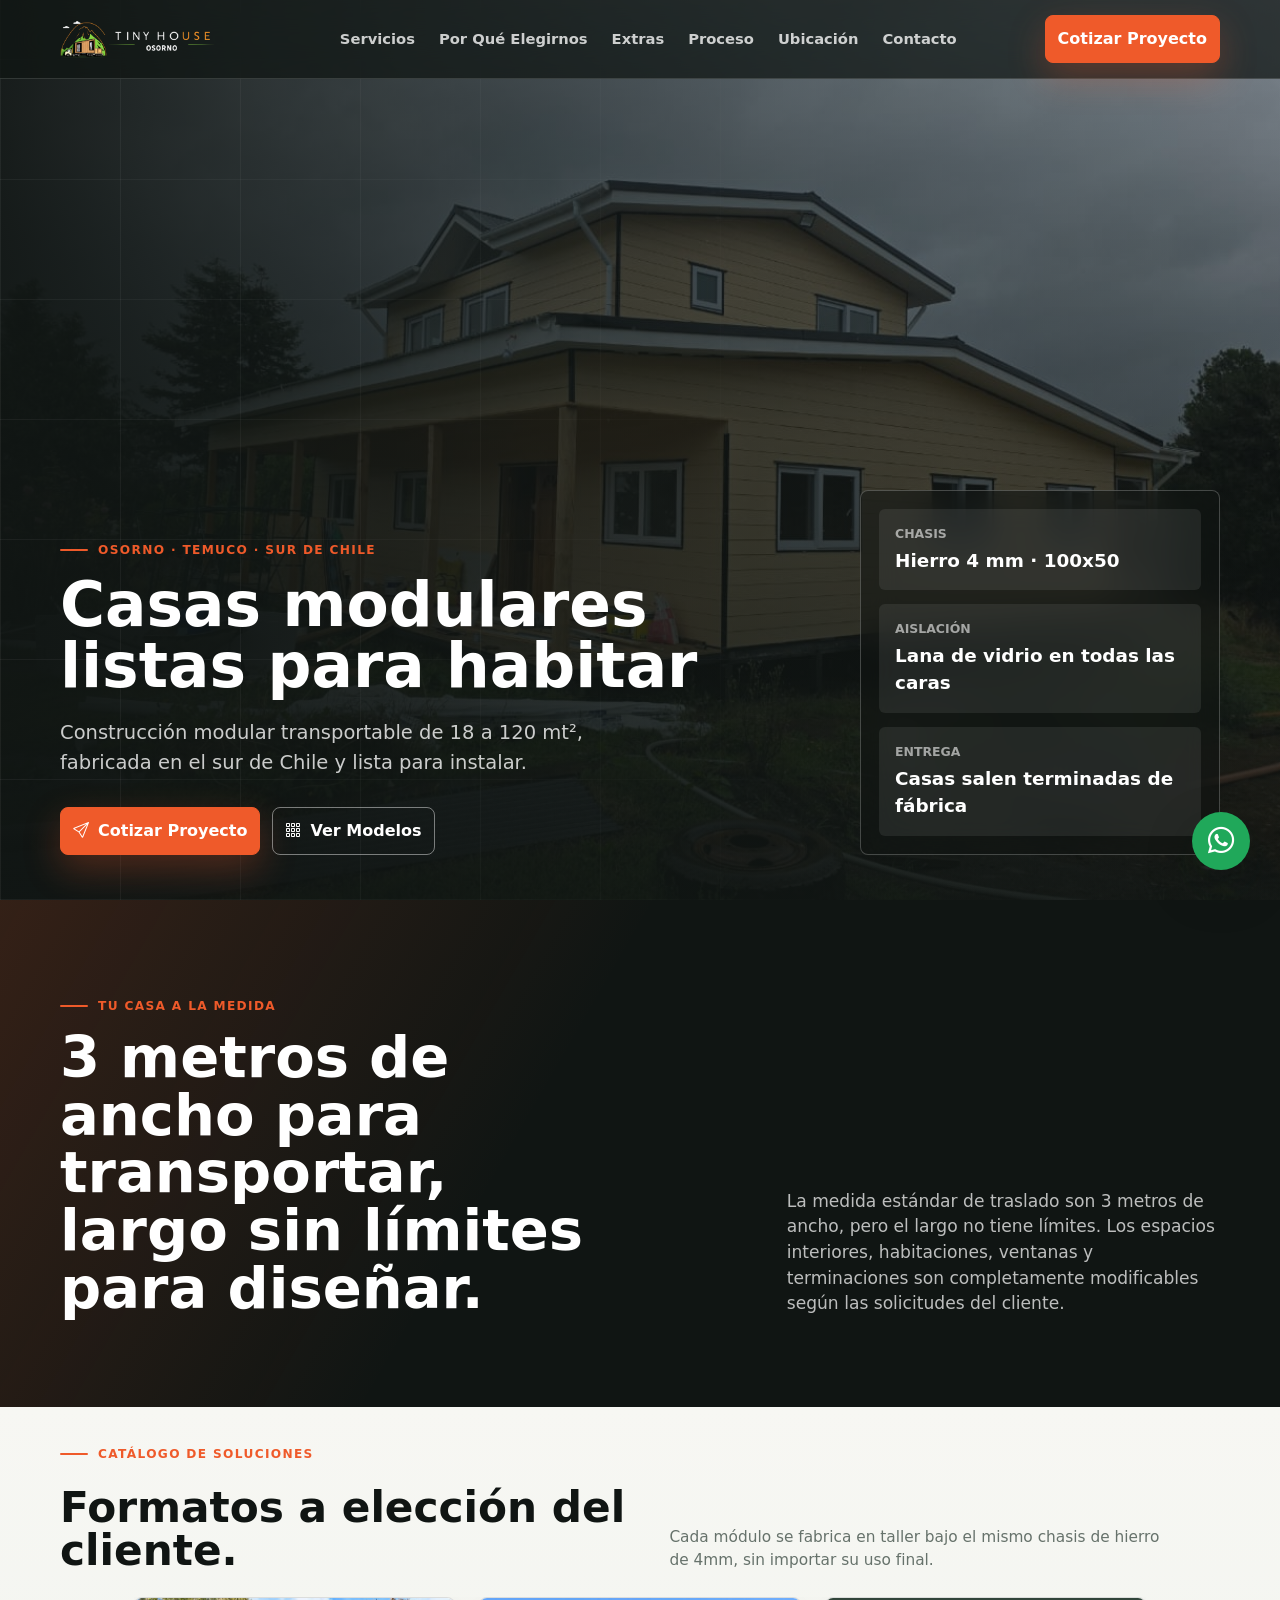
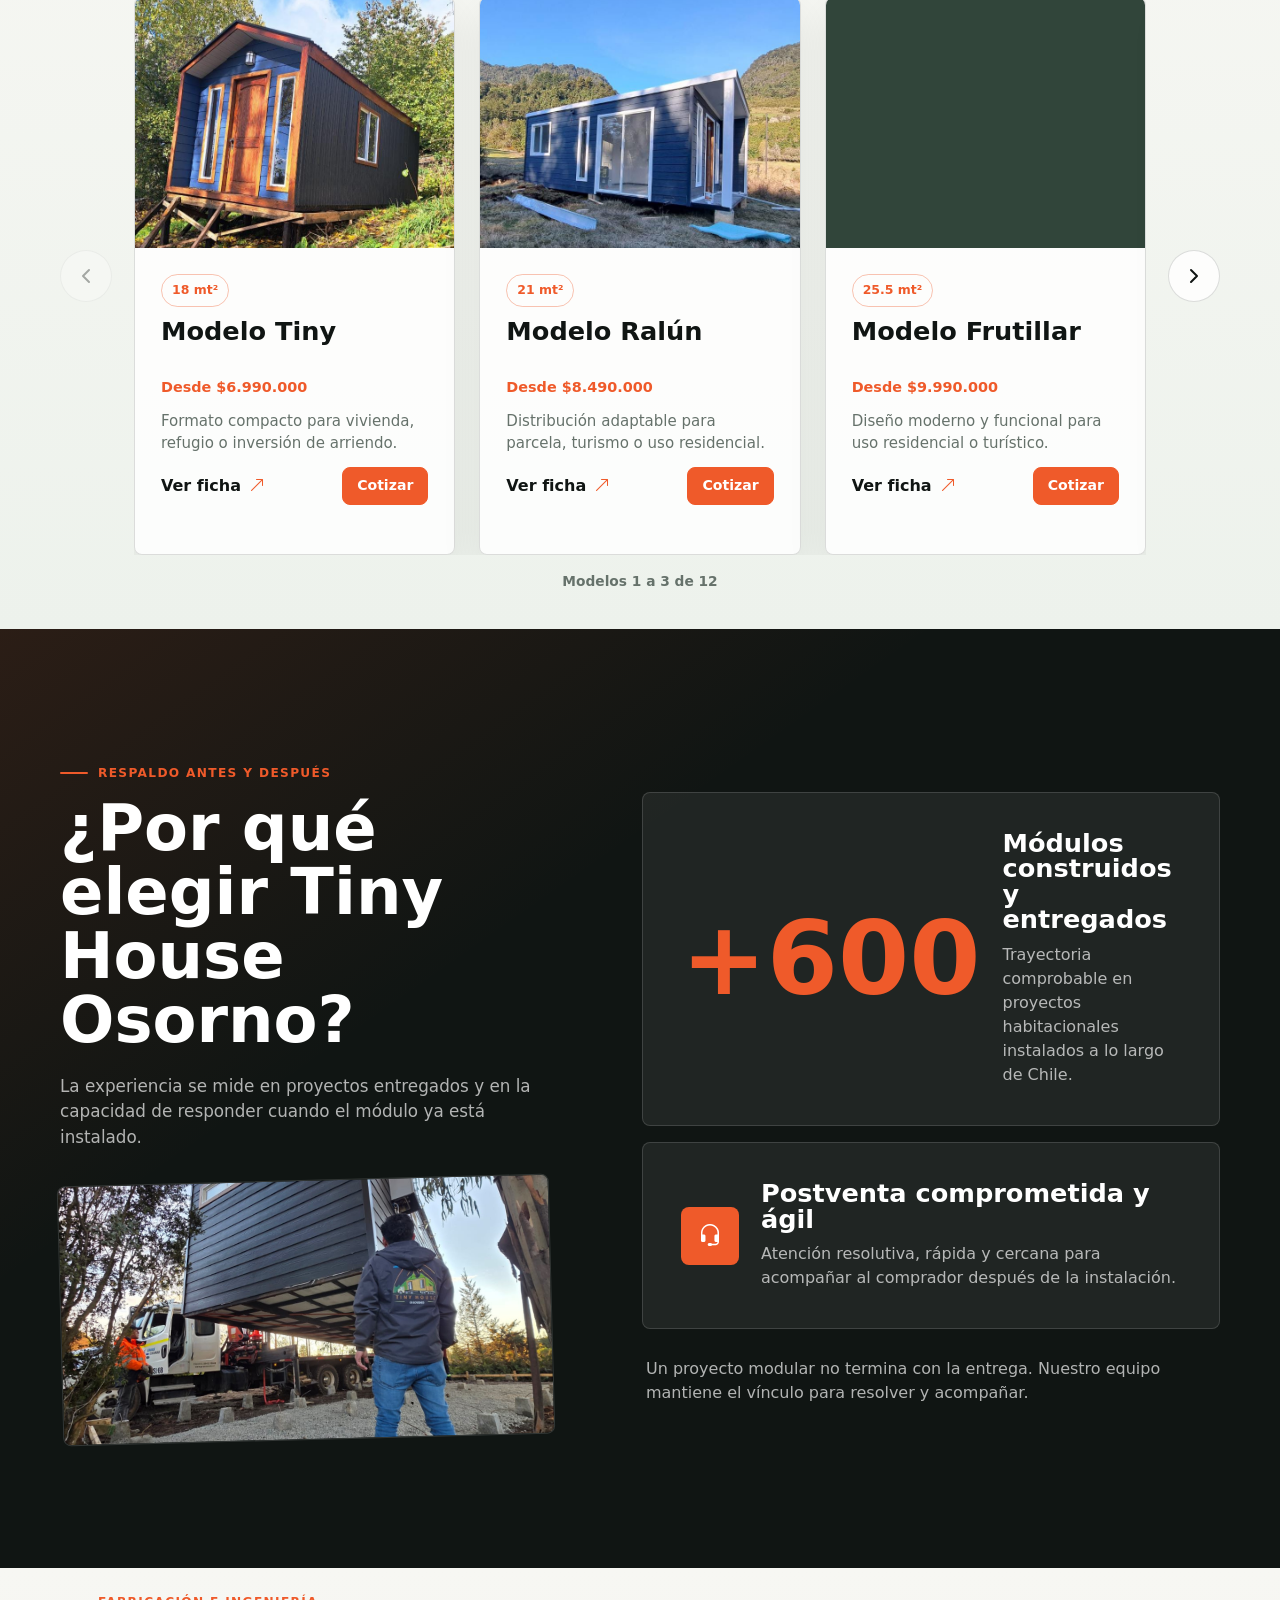
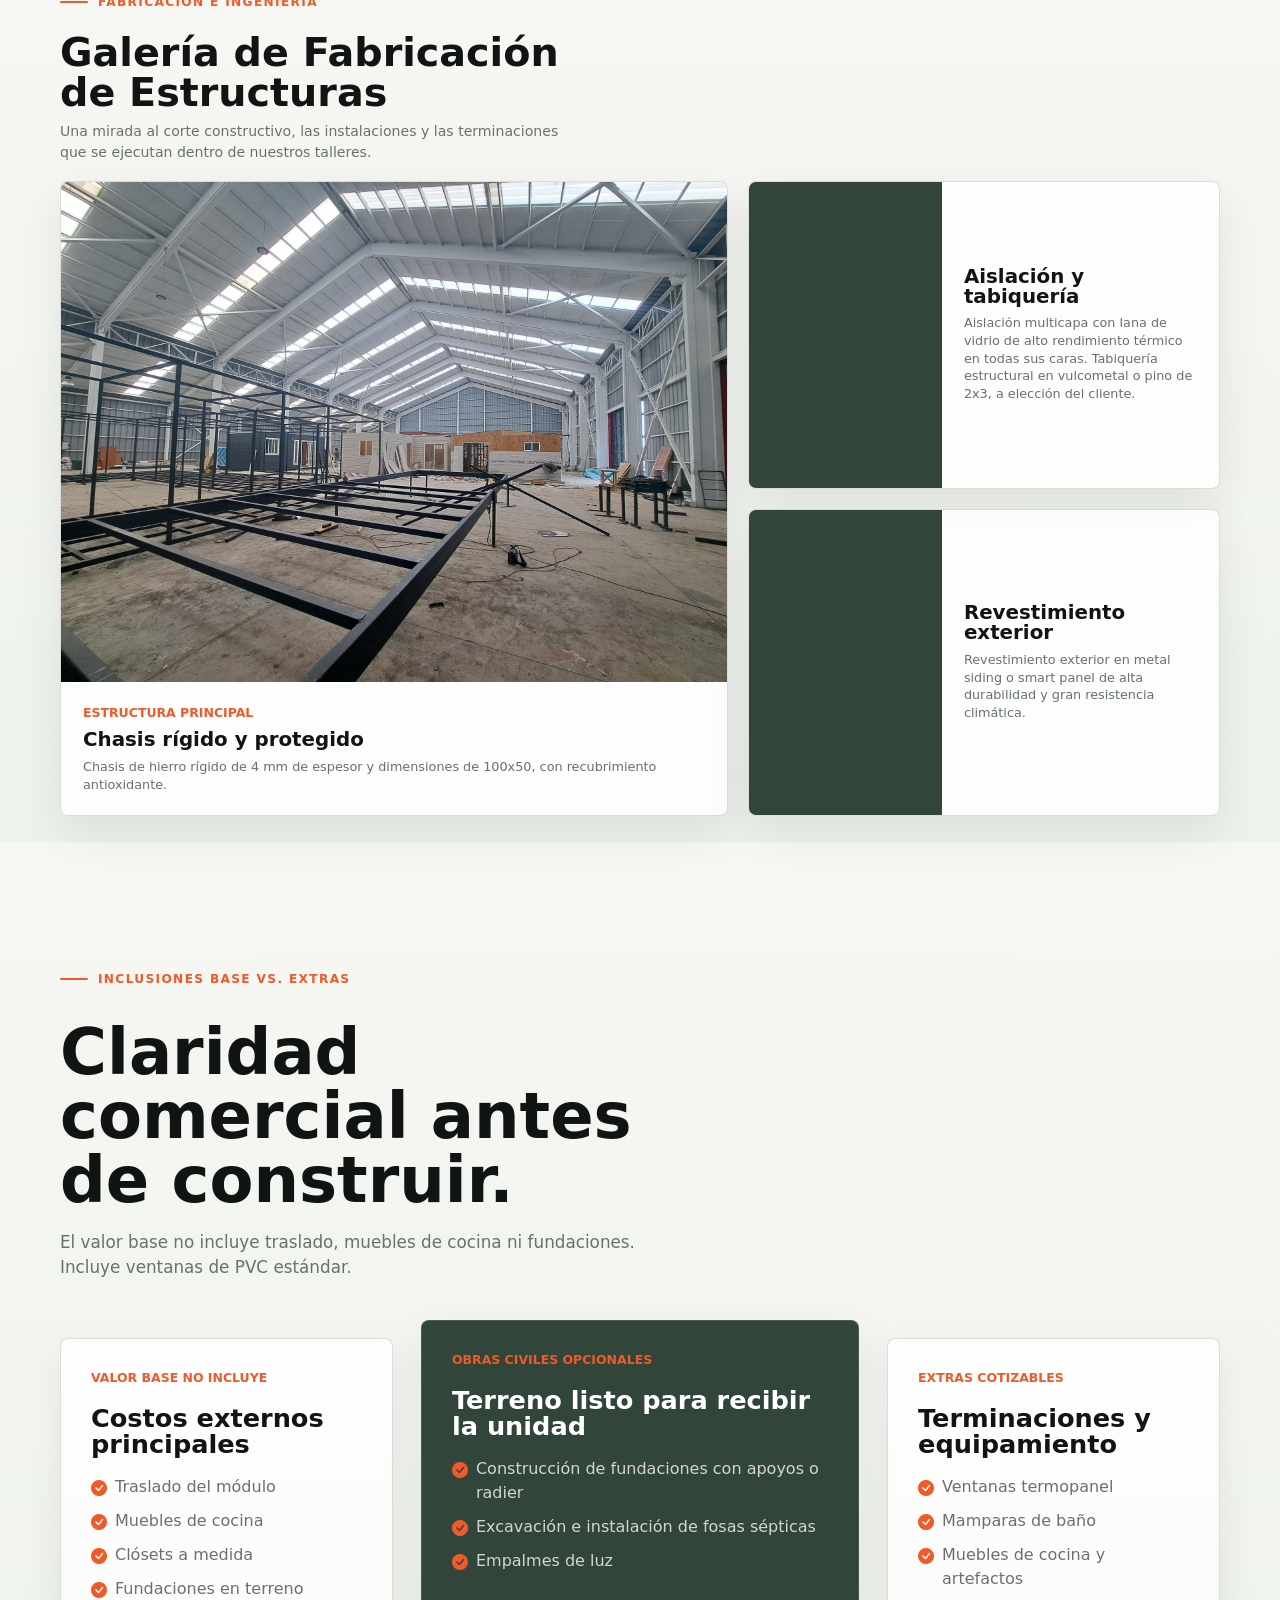
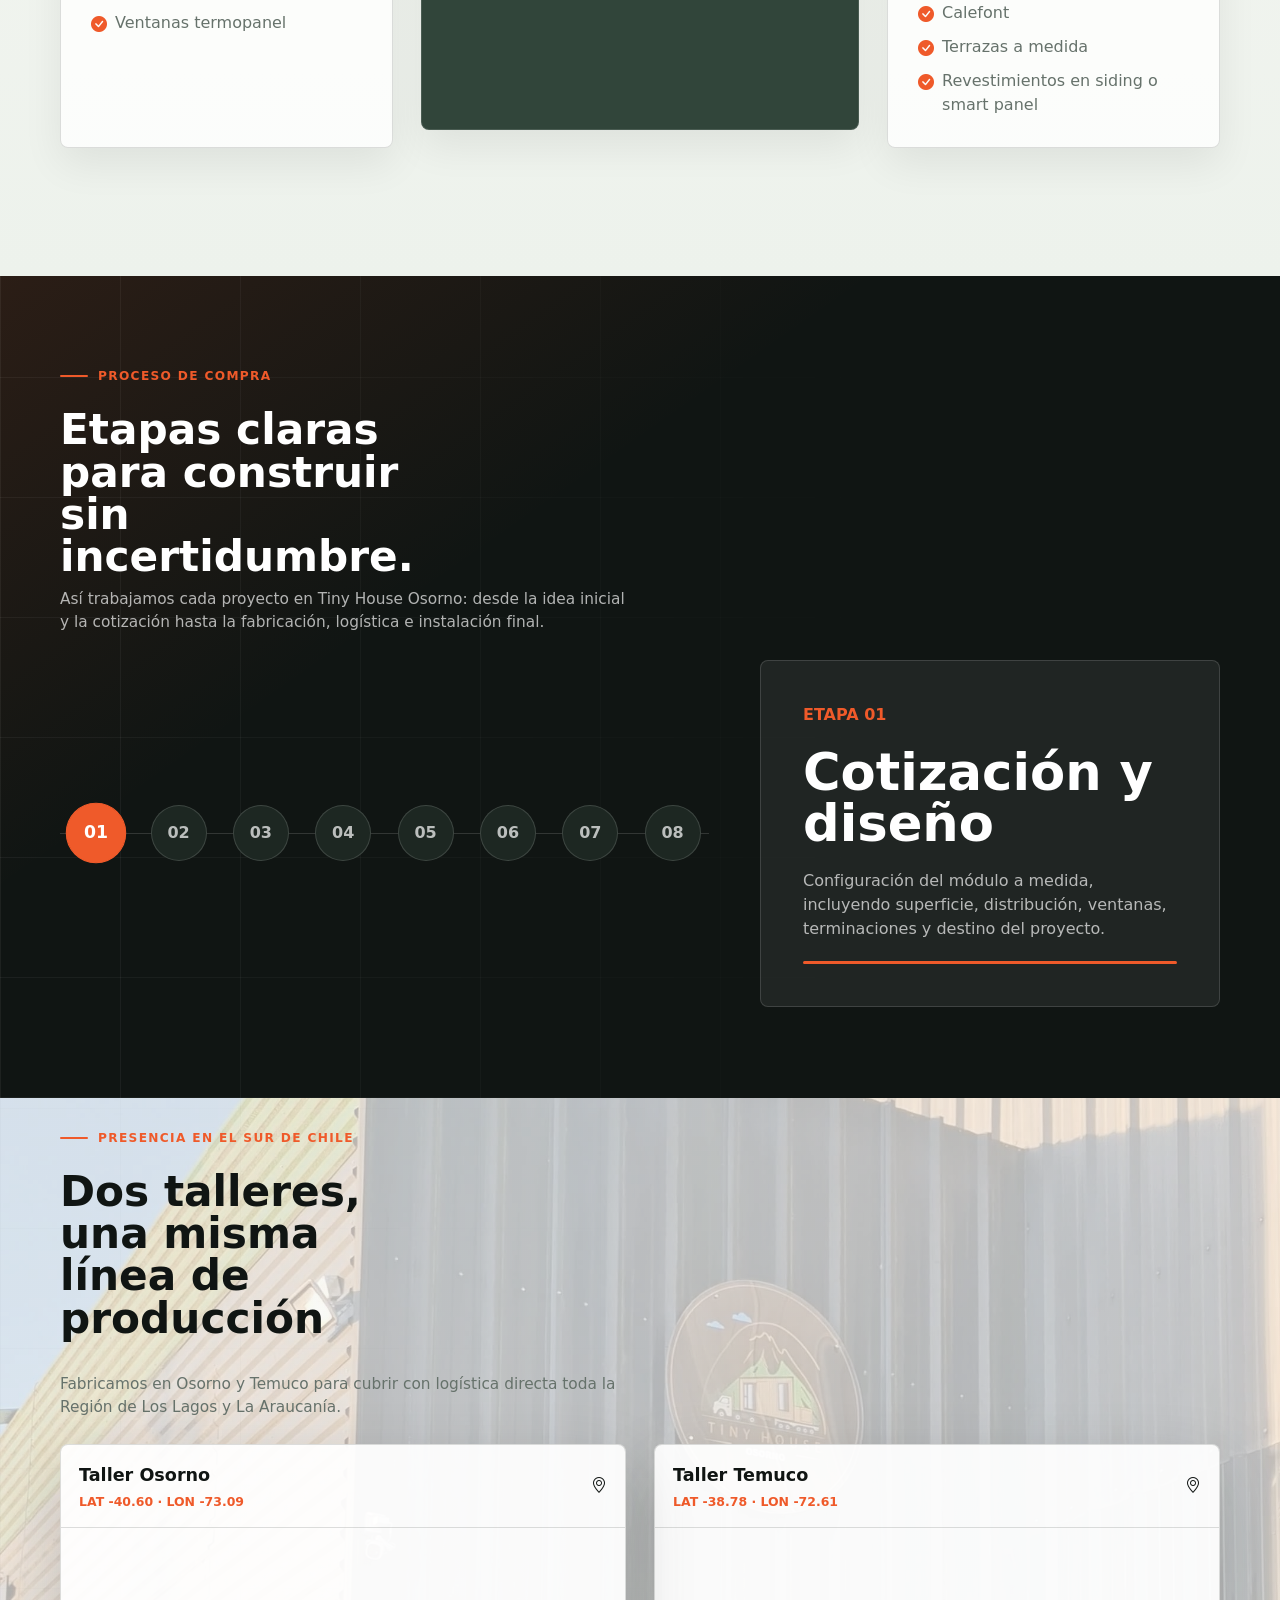
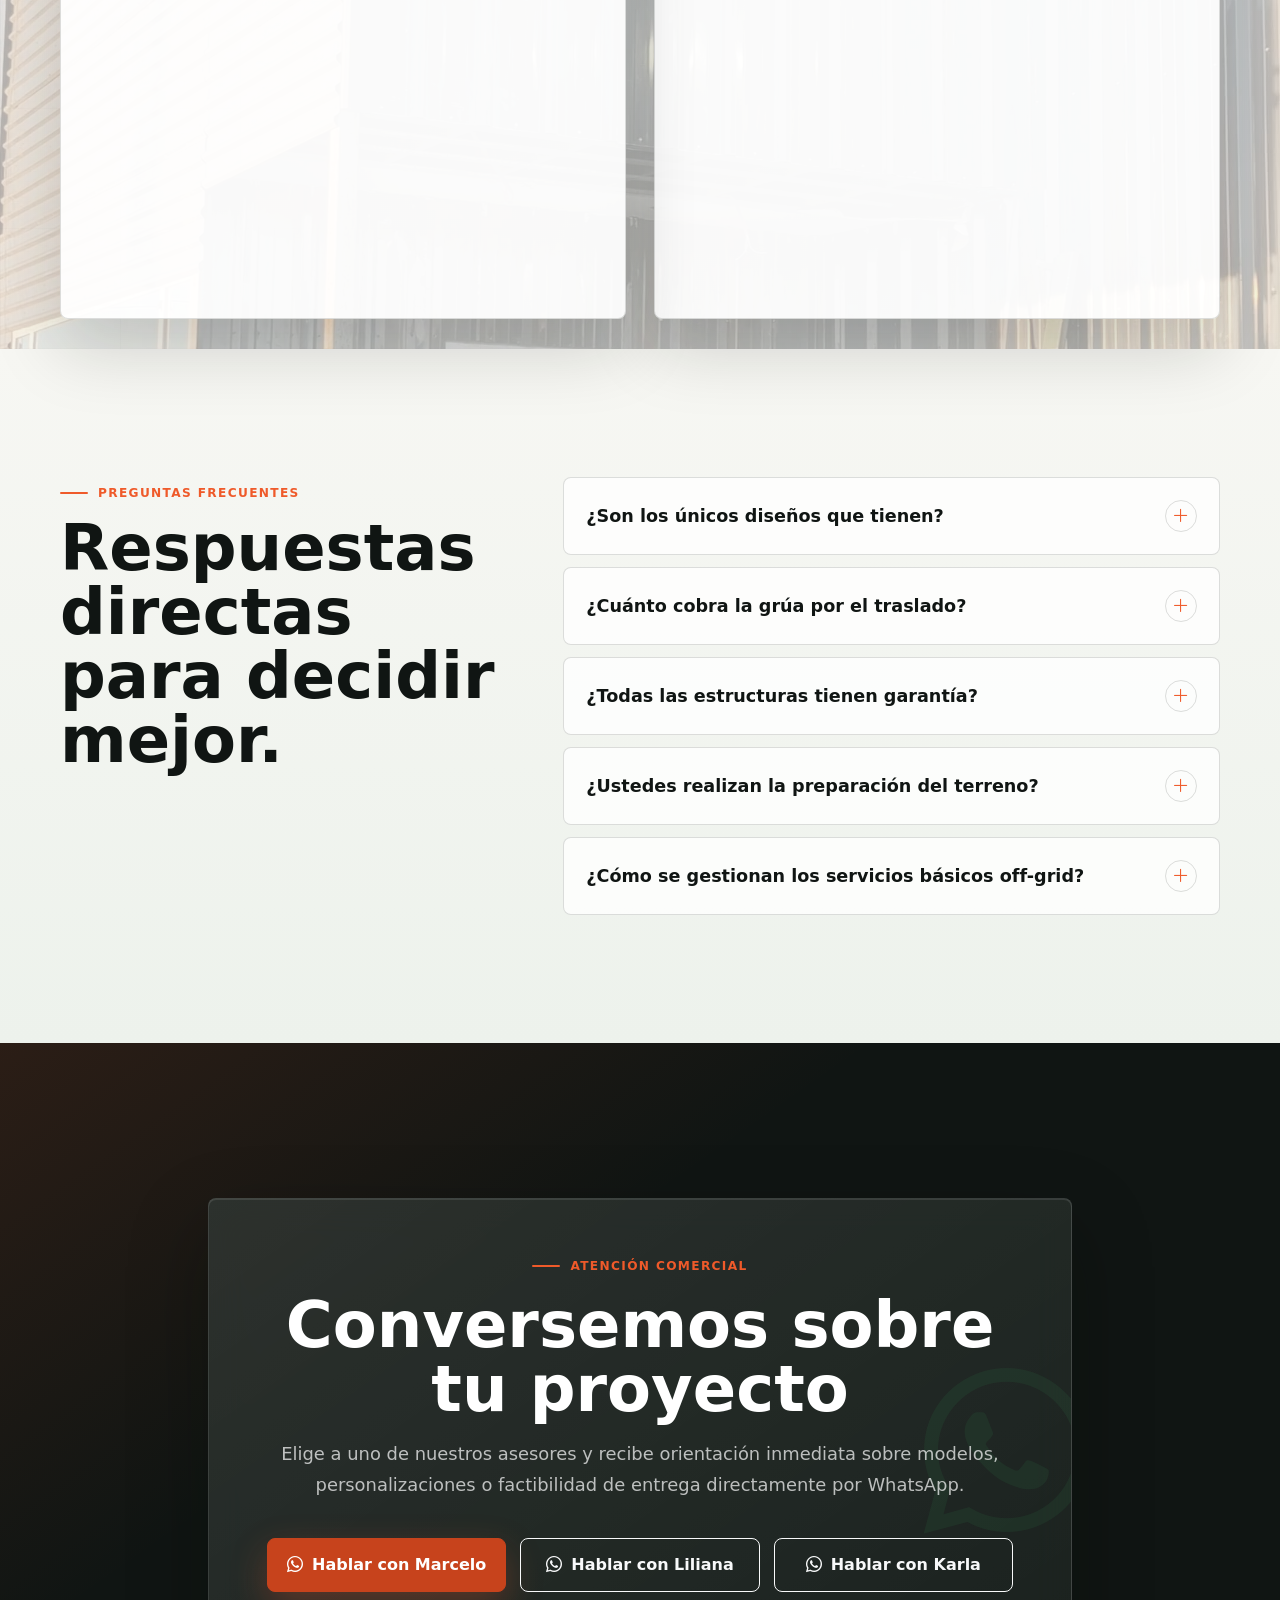
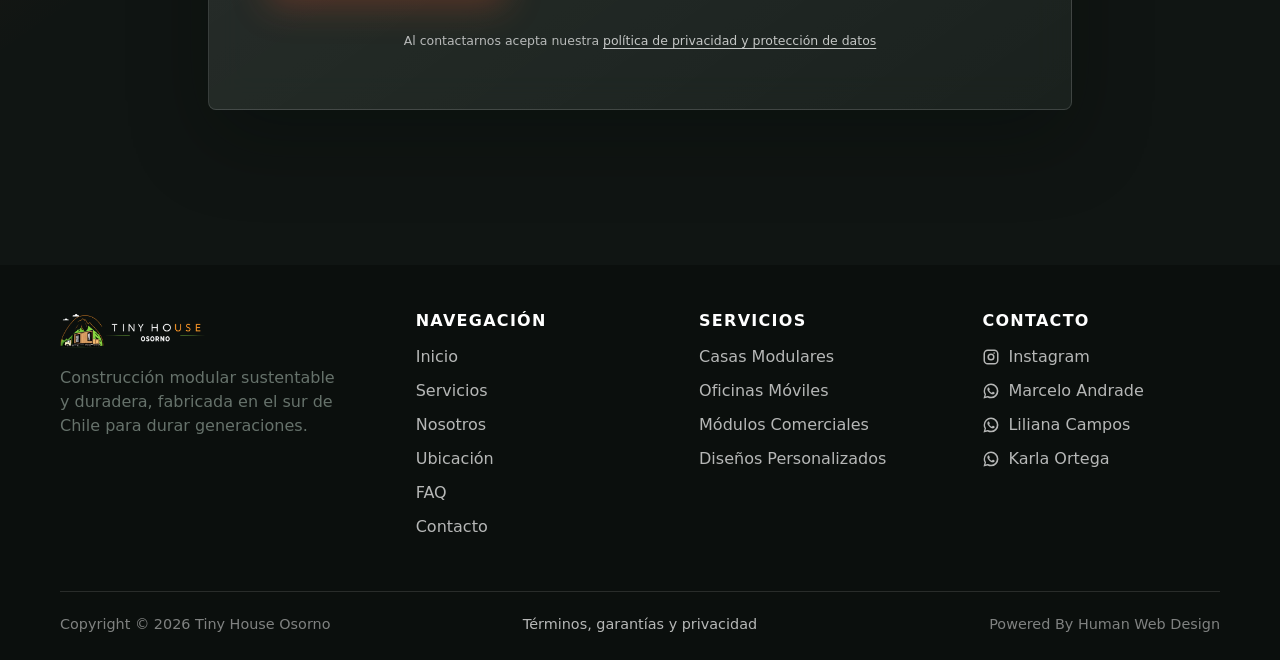
==== commit f0d8dc95: "update responsivity" ====
--- a/index.html
+++ b/index.html
@@ -9,7 +9,7 @@
   <link rel="preconnect" href="https://code.jquery.com">
   <link href="https://cdn.jsdelivr.net/npm/bootstrap@5.3.3/dist/css/bootstrap.min.css" rel="stylesheet">
   <link href="https://cdn.jsdelivr.net/npm/bootstrap-icons@1.11.3/font/bootstrap-icons.min.css" rel="stylesheet">
-  <link rel="stylesheet" href="assets/css/styles.css?v=20260714-cta">
+  <link rel="stylesheet" href="assets/css/styles.css?v=20260714-modal-gallery">
   <link rel="icon" type="image/x-icon" href="assets/img/favicon.ico">
   <script src="assets/js/script.js?v=20260714-policy" defer></script>
 </head>
--- a/assets/css/styles.css
+++ b/assets/css/styles.css
@@ -1035,15 +1035,32 @@
   min-height: 460px;
 }
 
+.model-gallery .carousel-item {
+  background: var(--ink-2);
+}
+
 .model-gallery .carousel-item img {
+  display: block;
   width: 100%;
   height: 100%;
   object-fit: cover;
+  object-position: center;
   background: var(--moss);
+}
+
+.model-gallery .carousel-item img[alt*="Plano"],
+.model-gallery .carousel-item img[alt*="plan"] {
+  padding: clamp(6px, 0.8vw, 12px);
+  object-fit: contain;
+  background: var(--ink-2);
 }
 
 .model-gallery .carousel-control-prev,
 .model-gallery .carousel-control-next {
+  top: 0;
+  bottom: 0;
+  display: flex;
+  align-items: center;
   width: 64px;
   opacity: 1;
 }
@@ -1971,14 +1988,43 @@
 }
 
 @media (min-width: 992px) {
+  .model-modal {
+    --model-gallery-height: clamp(260px, 52dvh, 500px);
+  }
+
+  .model-modal .modal-content {
+    max-height: calc(100dvh - 2rem);
+  }
+
+  .model-modal-grid {
+    height: var(--model-gallery-height);
+    min-height: 0;
+  }
+
+  .model-gallery,
+  .model-gallery .carousel-inner,
+  .model-gallery .carousel-item {
+    height: var(--model-gallery-height);
+    min-height: 0;
+    max-height: 500px;
+  }
+
+  .model-modal-copy {
+    height: 100%;
+    overflow-y: auto;
+    overscroll-behavior: contain;
+    scrollbar-gutter: stable;
+  }
+
   .hero-section {
-    height: 100dvh;
-    max-height: 100dvh;
+    min-height: 100dvh;
+    height: auto;
+    max-height: none;
   }
 
   .hero-content {
-    height: 100dvh;
-    min-height: 0;
+    min-height: 100dvh;
+    height: auto;
     padding-top: calc(var(--header-height) + 34px);
     padding-bottom: clamp(28px, 5vh, 58px);
   }
@@ -1986,89 +2032,6 @@
   .hero-copy h1 {
     max-width: 22ch;
     font-size: clamp(3rem, 4.8vw, 4.5rem);
-  }
-
-.manufacturing-section {
-  display: flex;
-  height: calc(100dvh - var(--header-height) - 1px);
-  min-height: 0;
-  max-height: calc(100dvh - var(--header-height) - 1px);
-    align-items: center;
-    padding-block: clamp(18px, 2.8vh, 30px);
-    overflow: hidden;
-  }
-
-  .manufacturing-section > .page-shell {
-    display: grid;
-    width: 100%;
-    height: 100%;
-    min-height: 0;
-    max-height: 100%;
-    grid-template-rows: auto minmax(0, 1fr);
-    align-content: center;
-  }
-
-  .manufacturing-section .section-head {
-    gap: 8px;
-    margin-bottom: clamp(12px, 2vh, 18px);
-  }
-
-  .manufacturing-section .section-head h2 {
-    max-width: 19ch;
-    font-size: clamp(1.85rem, 3.1vw, 3rem);
-  }
-
-  .manufacturing-section .section-head p {
-    font-size: clamp(0.82rem, 1.1vw, 0.96rem);
-  }
-
-  .manufacturing-grid {
-    height: 100%;
-    min-height: 0;
-    grid-template-rows: repeat(2, minmax(0, 1fr));
-    gap: clamp(12px, 1.8vw, 20px);
-  }
-
-  .manufacturing-feature,
-  .manufacturing-tile {
-    min-height: 0;
-  }
-
-  .manufacturing-feature {
-    grid-template-rows: minmax(0, 1fr) auto;
-  }
-
-  .manufacturing-feature > div,
-  .manufacturing-tile > div {
-    gap: 8px;
-    padding: clamp(14px, 1.8vw, 22px);
-  }
-
-  .manufacturing-feature h3,
-  .manufacturing-tile h3 {
-    font-size: clamp(1.05rem, 1.55vw, 1.4rem);
-  }
-
-  .manufacturing-feature p,
-  .manufacturing-tile p {
-    font-size: clamp(0.78rem, 1vw, 0.9rem);
-    line-height: 1.38;
-  }
-
-  .timeline-section,
-  .location-section {
-    height: calc(100dvh - var(--header-height));
-    max-height: calc(100dvh - var(--header-height));
-    display: flex;
-    align-items: center;
-    padding-block: clamp(20px, 3.4vh, 38px);
-    overflow: hidden;
-  }
-
-  .timeline-section > .page-shell,
-  .location-section > .page-shell {
-    width: 100%;
-    max-height: 100%;
   }
 
   .models-section,
@@ -2184,6 +2147,121 @@
 
   .contact-whatsapp-panel {
     padding: clamp(38px, 5vw, 58px);
+  }
+}
+
+@media (min-width: 992px) and (min-height: 850px) {
+  .manufacturing-section,
+  .timeline-section,
+  .location-section {
+    display: flex;
+    min-height: calc(100dvh - var(--header-height));
+    align-items: center;
+    overflow: visible;
+  }
+
+  .manufacturing-section {
+    min-height: calc(100dvh - var(--header-height) - 1px);
+    padding-block: clamp(18px, 2.8vh, 30px);
+  }
+
+  .manufacturing-section > .page-shell,
+  .timeline-section > .page-shell,
+  .location-section > .page-shell {
+    width: 100%;
+  }
+
+  .manufacturing-section .section-head {
+    gap: 8px;
+    margin-bottom: clamp(12px, 2vh, 18px);
+  }
+
+  .manufacturing-section .section-head h2 {
+    max-width: 19ch;
+    font-size: clamp(1.85rem, 3.1vw, 3rem);
+  }
+
+  .manufacturing-section .section-head p {
+    font-size: clamp(0.82rem, 1.1vw, 0.96rem);
+  }
+
+  .manufacturing-grid {
+    grid-template-rows: repeat(2, minmax(270px, auto));
+    gap: clamp(12px, 1.8vw, 20px);
+  }
+
+  .manufacturing-feature {
+    grid-template-rows: minmax(360px, 1fr) auto;
+  }
+
+  .manufacturing-feature > div,
+  .manufacturing-tile > div {
+    gap: 8px;
+    padding: clamp(14px, 1.8vw, 22px);
+  }
+
+  .manufacturing-feature h3,
+  .manufacturing-tile h3 {
+    font-size: clamp(1.05rem, 1.55vw, 1.4rem);
+  }
+
+  .manufacturing-feature p,
+  .manufacturing-tile p {
+    font-size: clamp(0.78rem, 1vw, 0.9rem);
+    line-height: 1.38;
+  }
+
+  .timeline-section,
+  .location-section {
+    padding-block: clamp(20px, 3.4vh, 38px);
+  }
+}
+
+@media (min-width: 992px) and (max-height: 849.98px) {
+  .manufacturing-section,
+  .timeline-section,
+  .location-section {
+    min-height: auto;
+    height: auto;
+    max-height: none;
+    padding-block: clamp(48px, 7vh, 68px);
+    overflow: visible;
+  }
+
+  .manufacturing-section .section-head,
+  .timeline-section .section-head,
+  .location-section .section-head {
+    margin-bottom: clamp(14px, 2.4vh, 20px);
+  }
+
+  .manufacturing-grid {
+    grid-auto-rows: auto;
+    gap: clamp(16px, 2vw, 22px);
+  }
+
+  .manufacturing-feature {
+    grid-template-rows: minmax(360px, auto) auto;
+  }
+
+  .manufacturing-feature > div,
+  .manufacturing-tile > div {
+    padding: clamp(18px, 2.2vw, 26px);
+  }
+
+  .timeline-shell {
+    gap: clamp(18px, 2.5vw, 32px);
+  }
+
+  .timeline-card {
+    min-height: 260px;
+    gap: 14px;
+    padding: clamp(22px, 3vw, 32px);
+  }
+
+  .map-card iframe {
+    height: auto;
+    min-height: 280px;
+    aspect-ratio: 16 / 9;
   }
 }
 
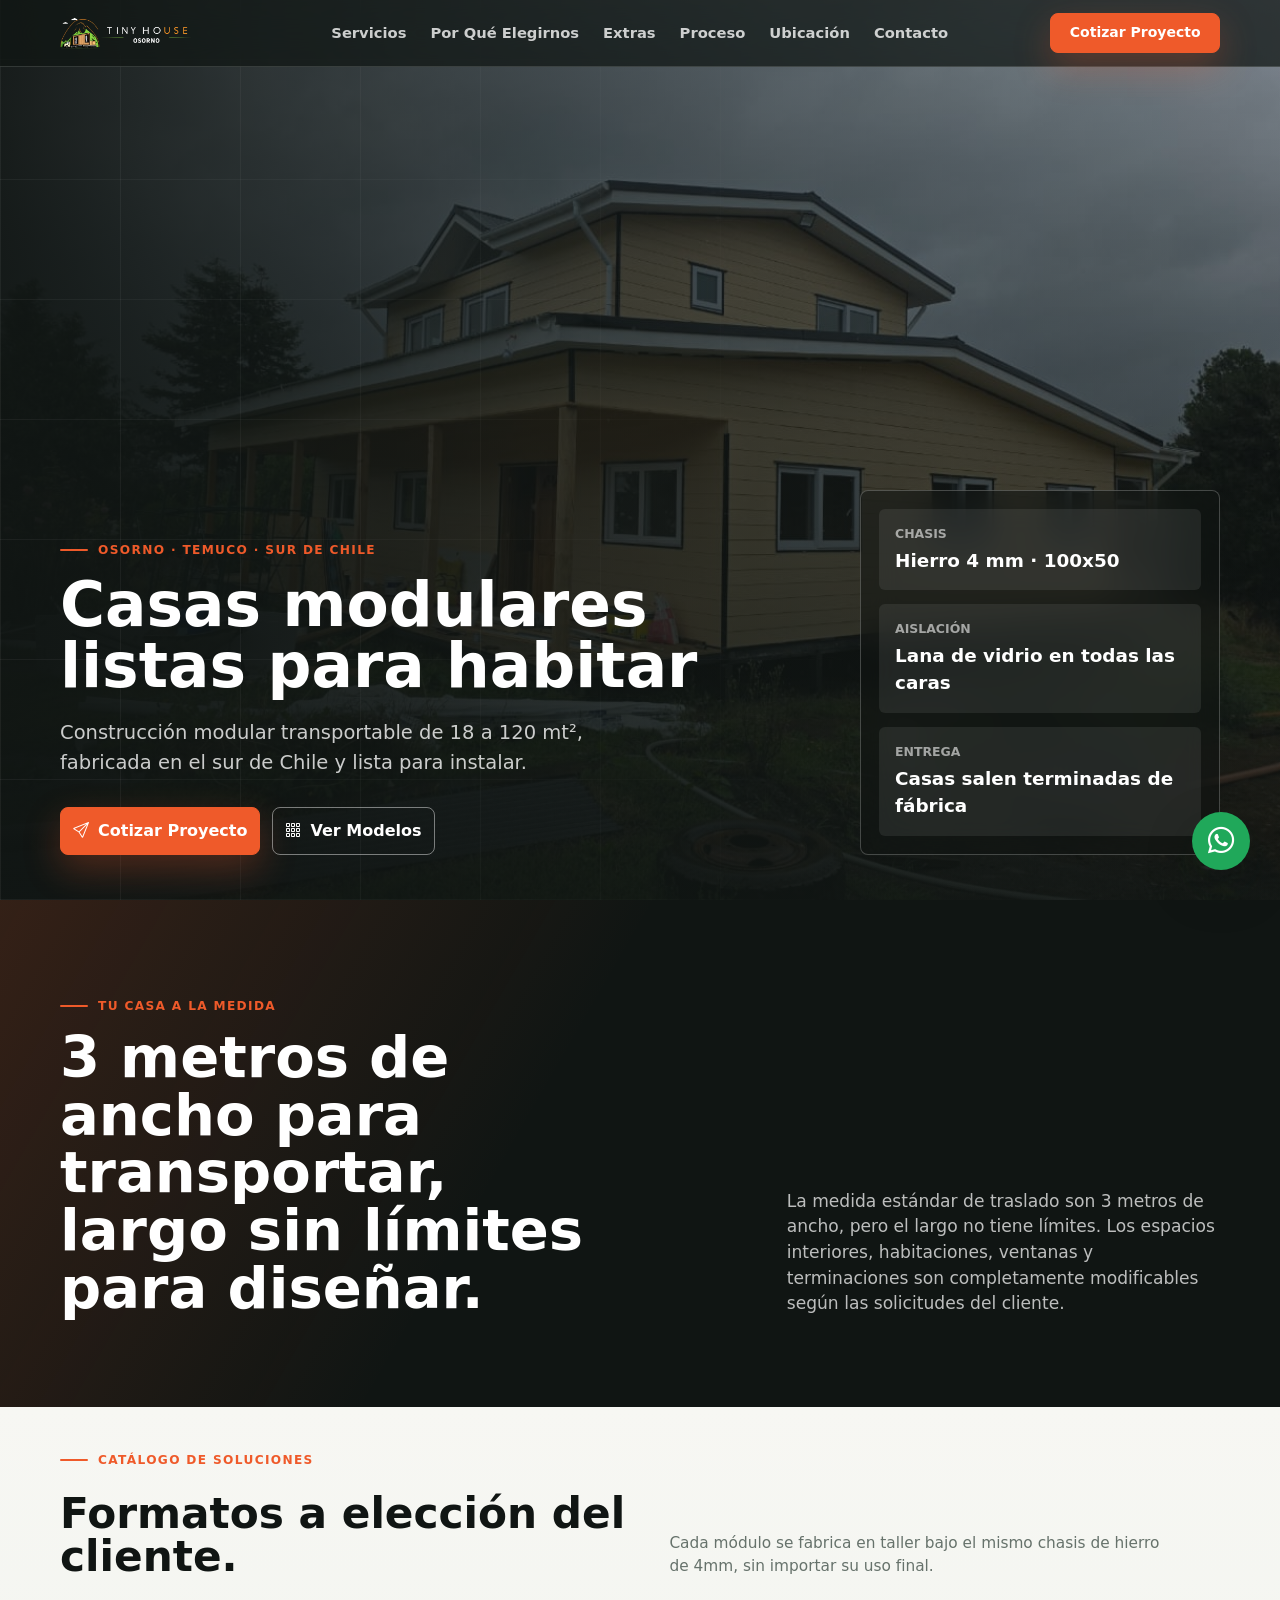
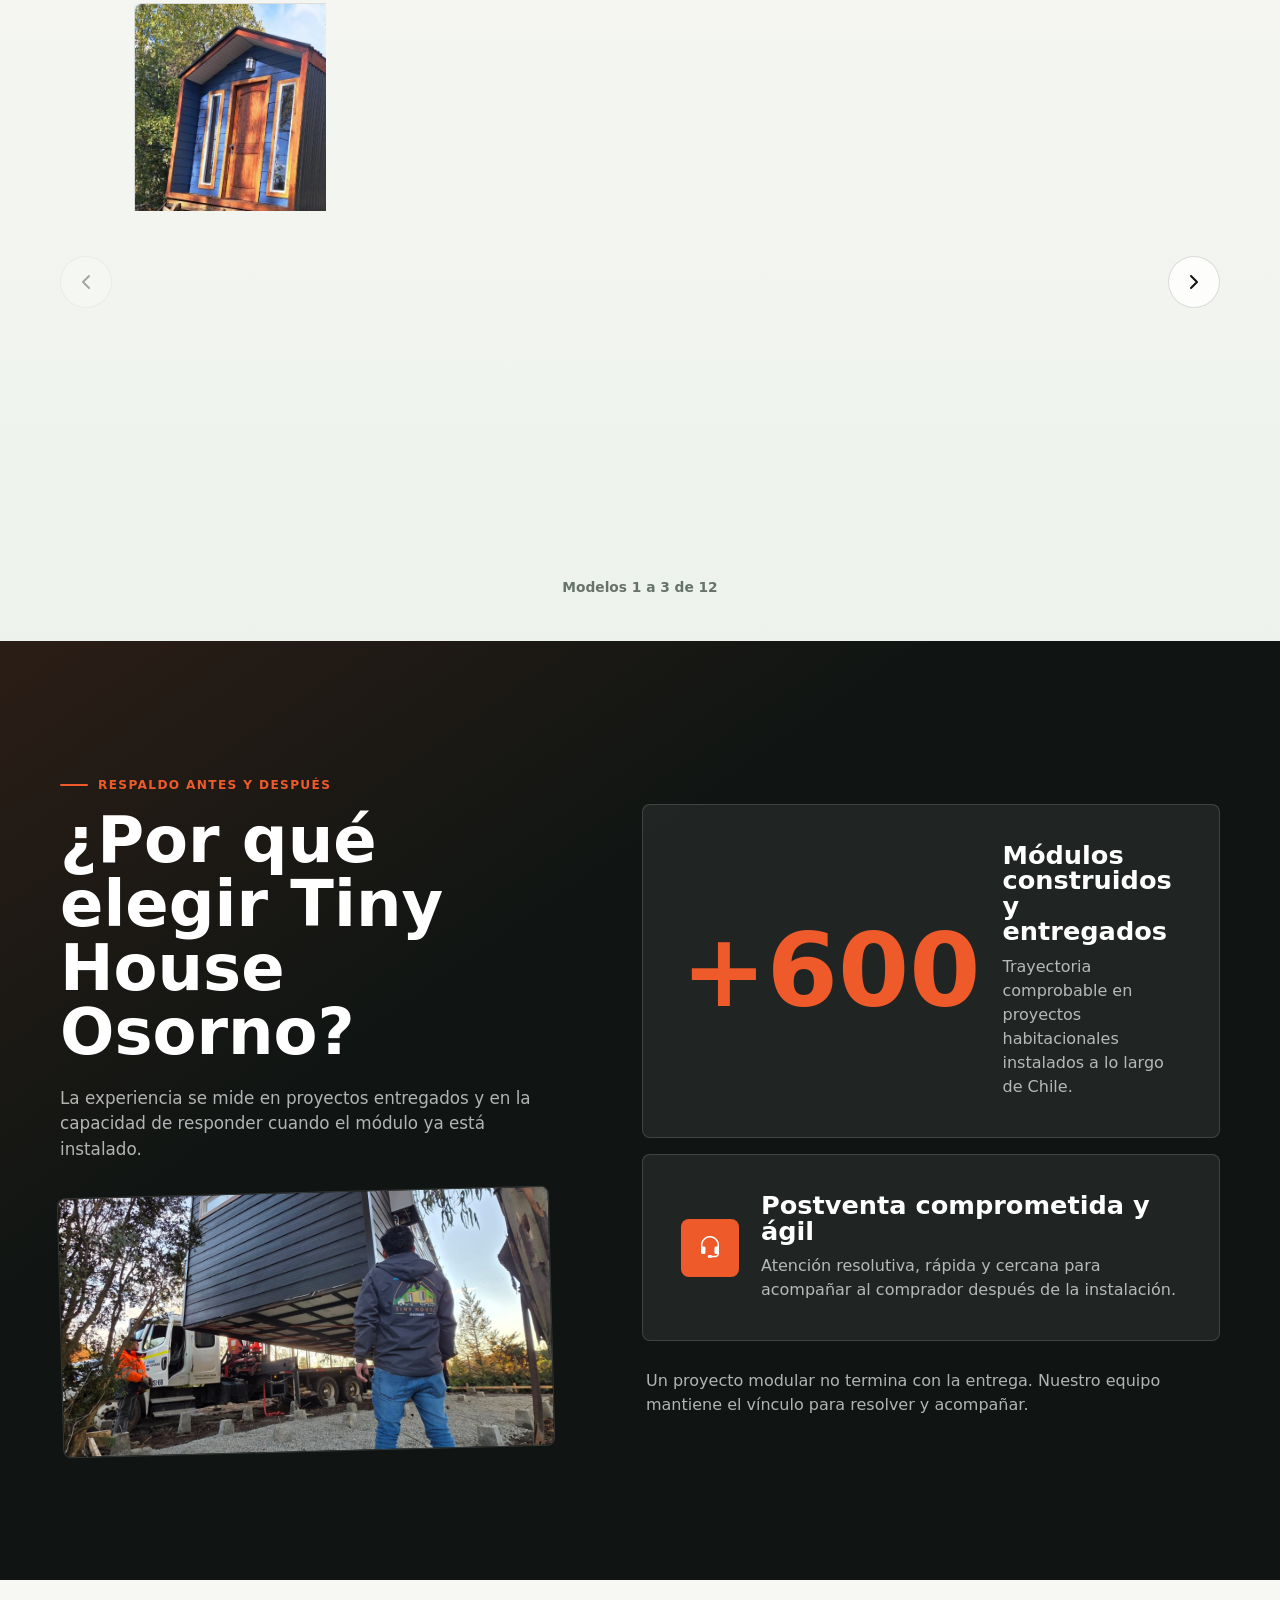
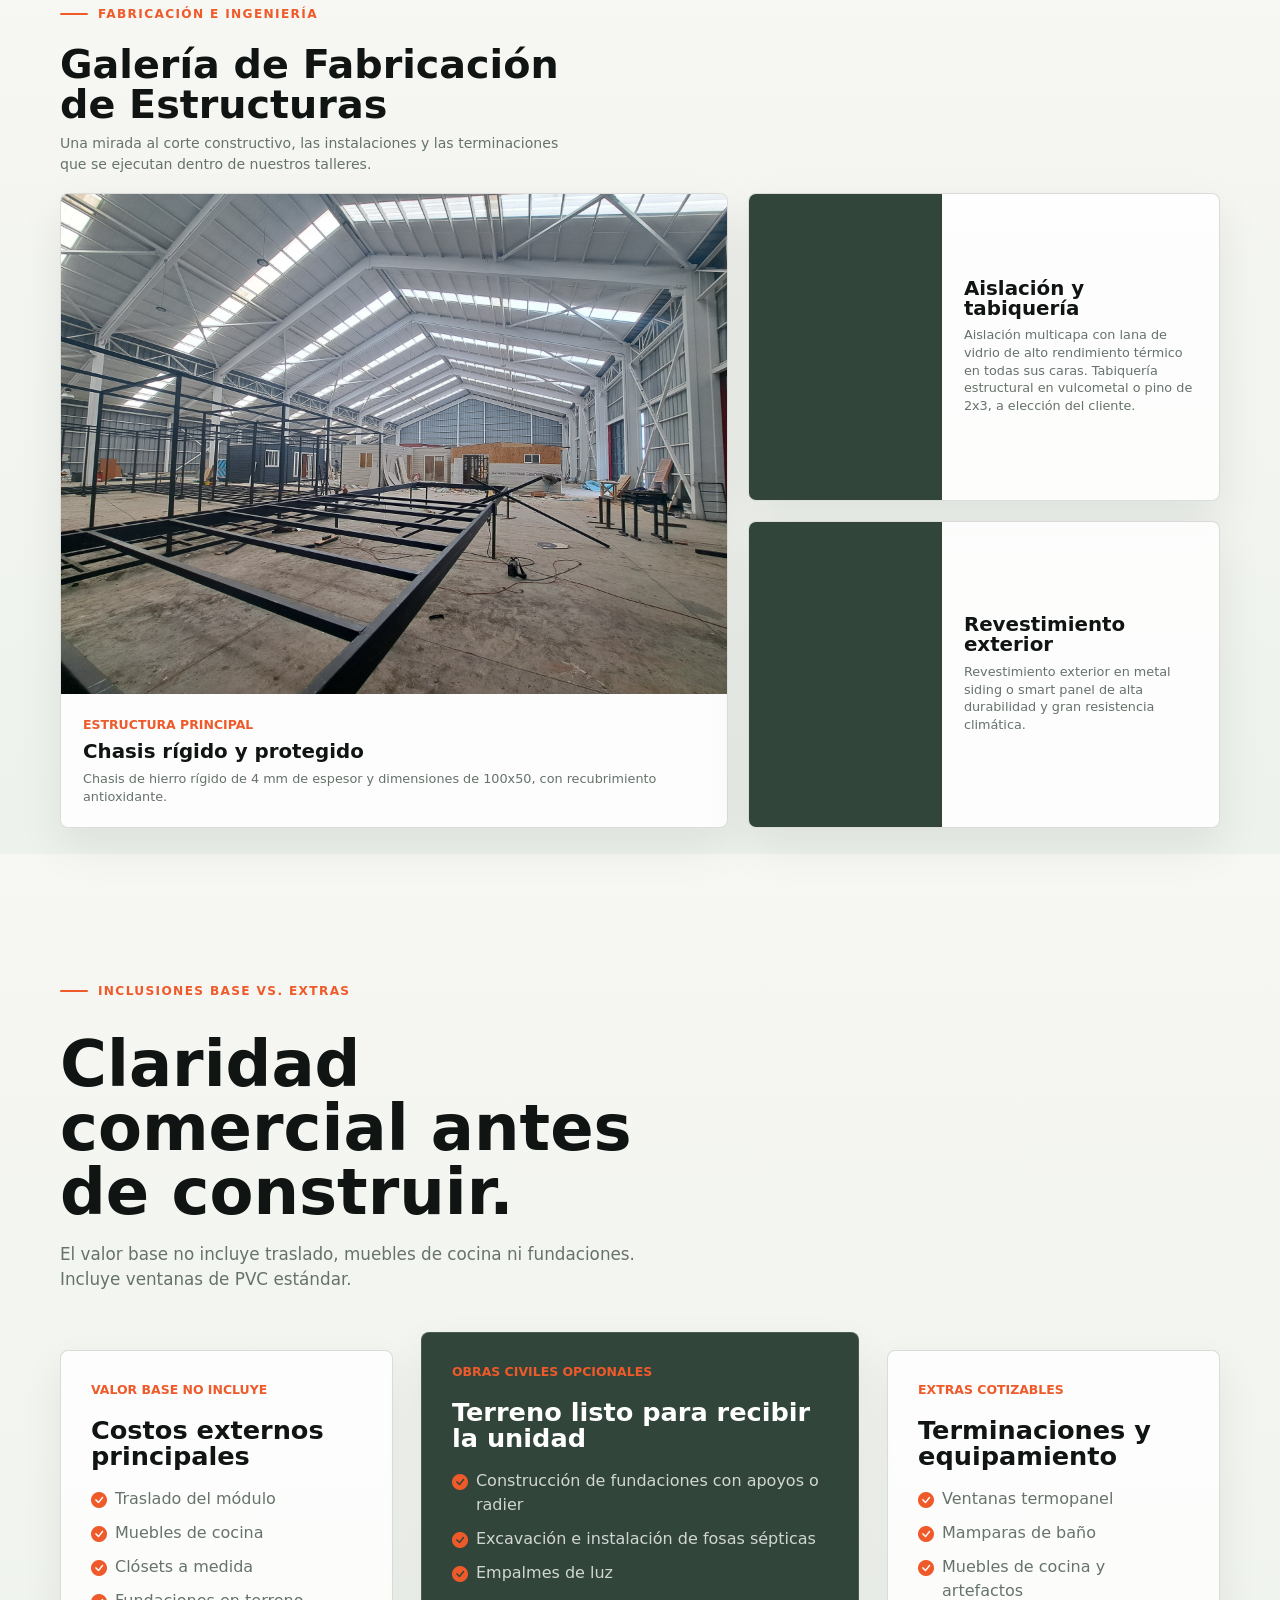
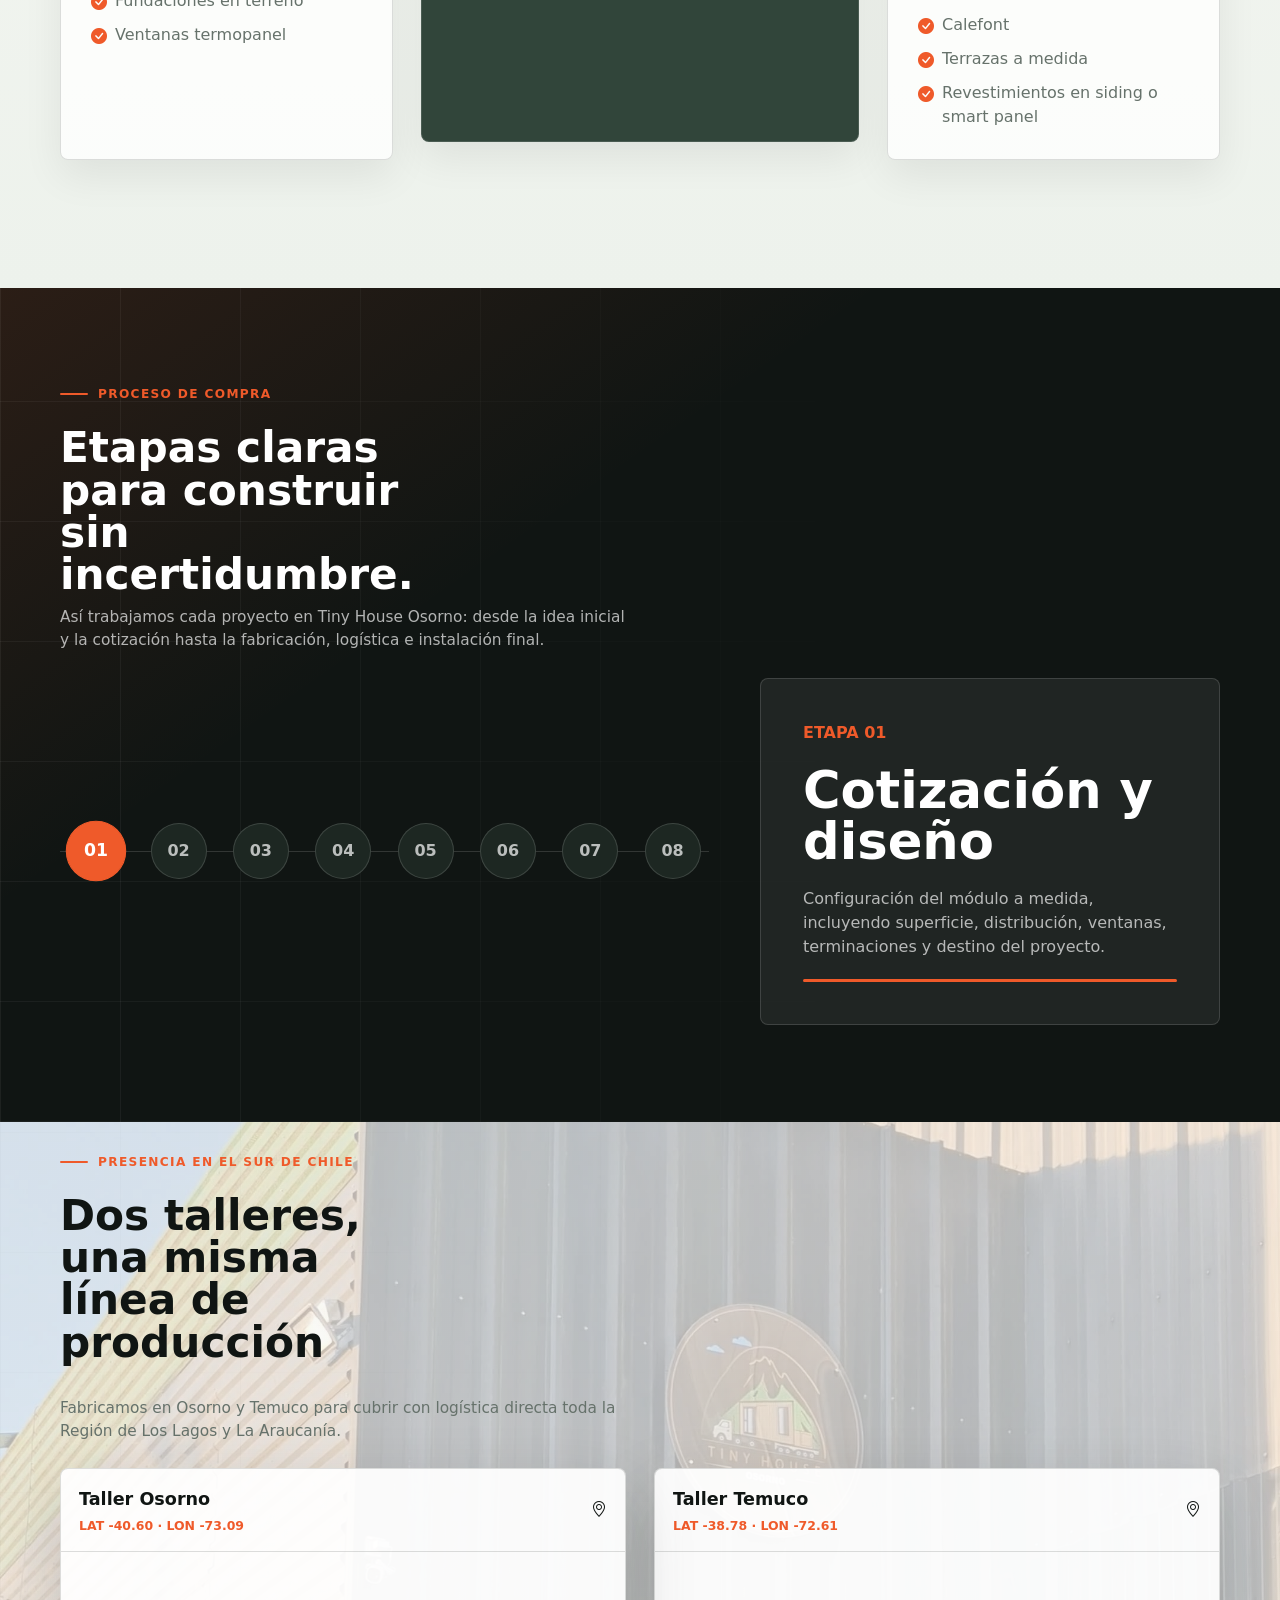
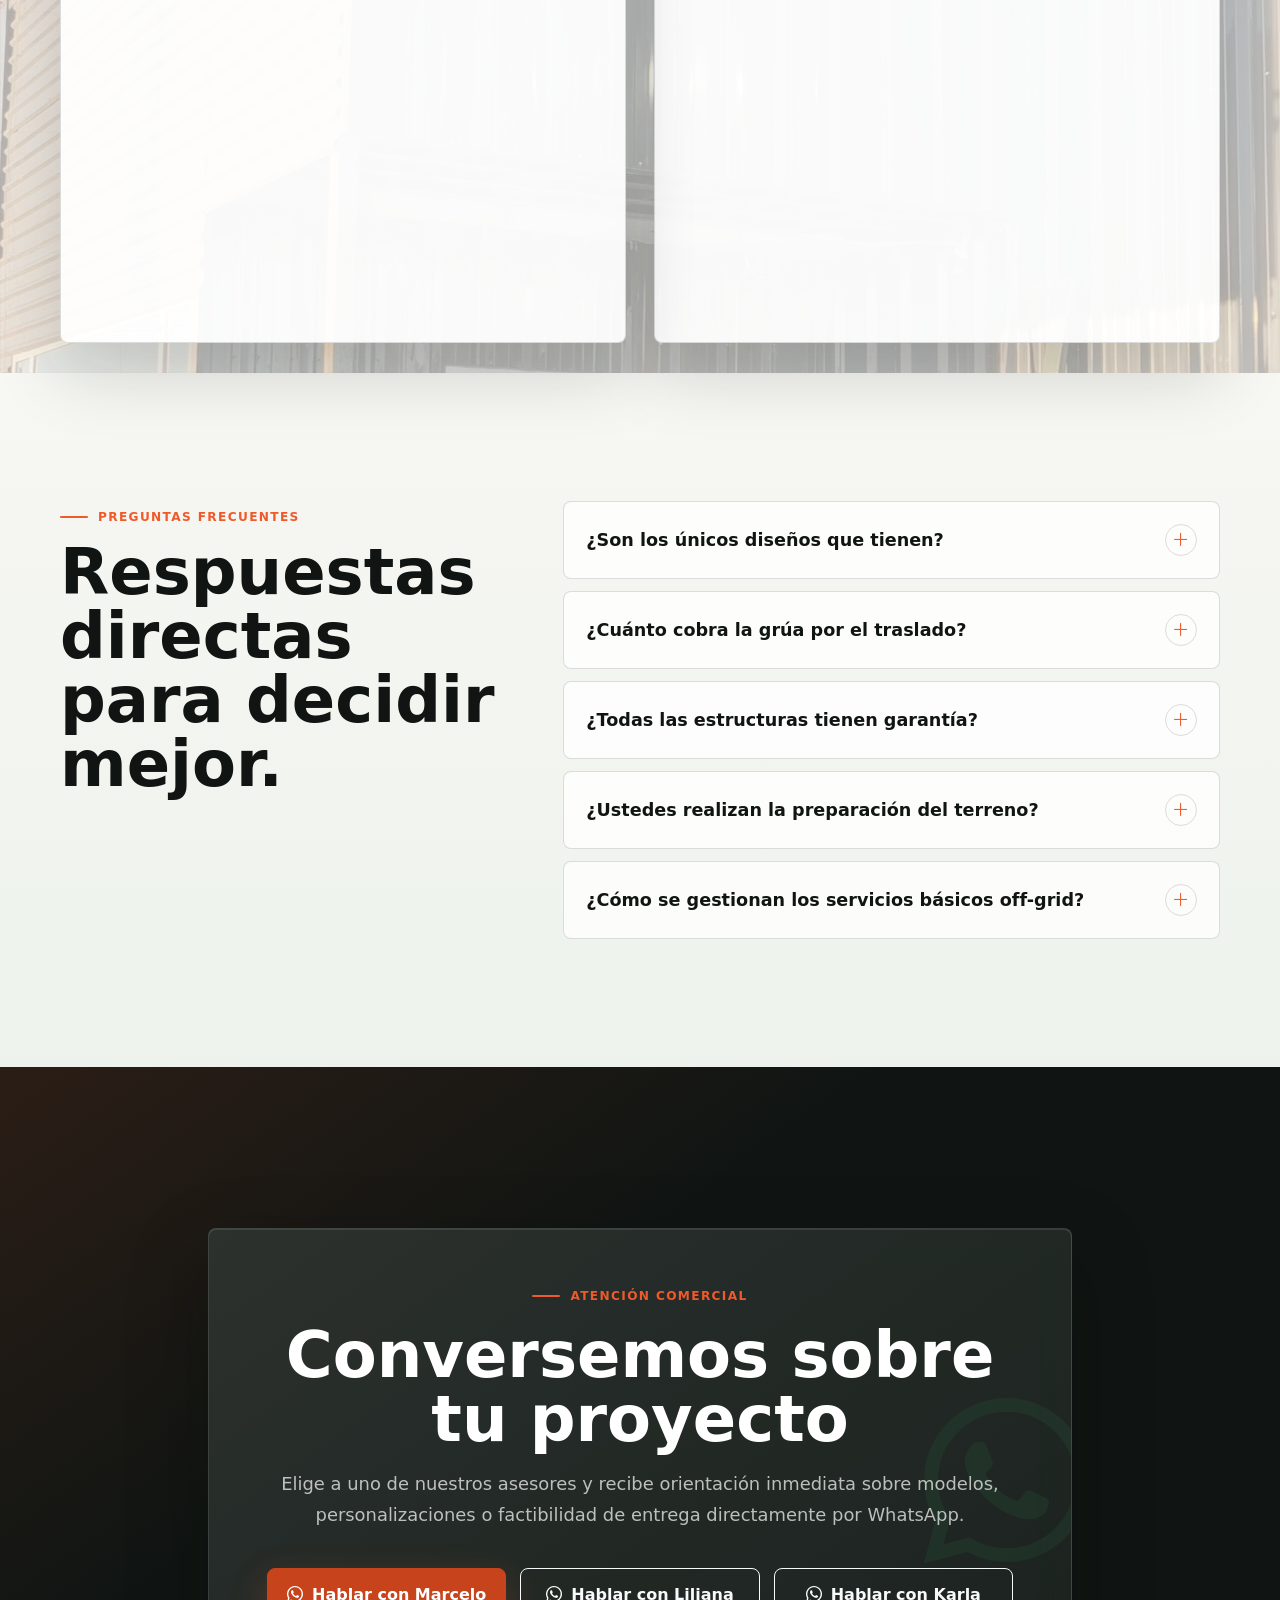
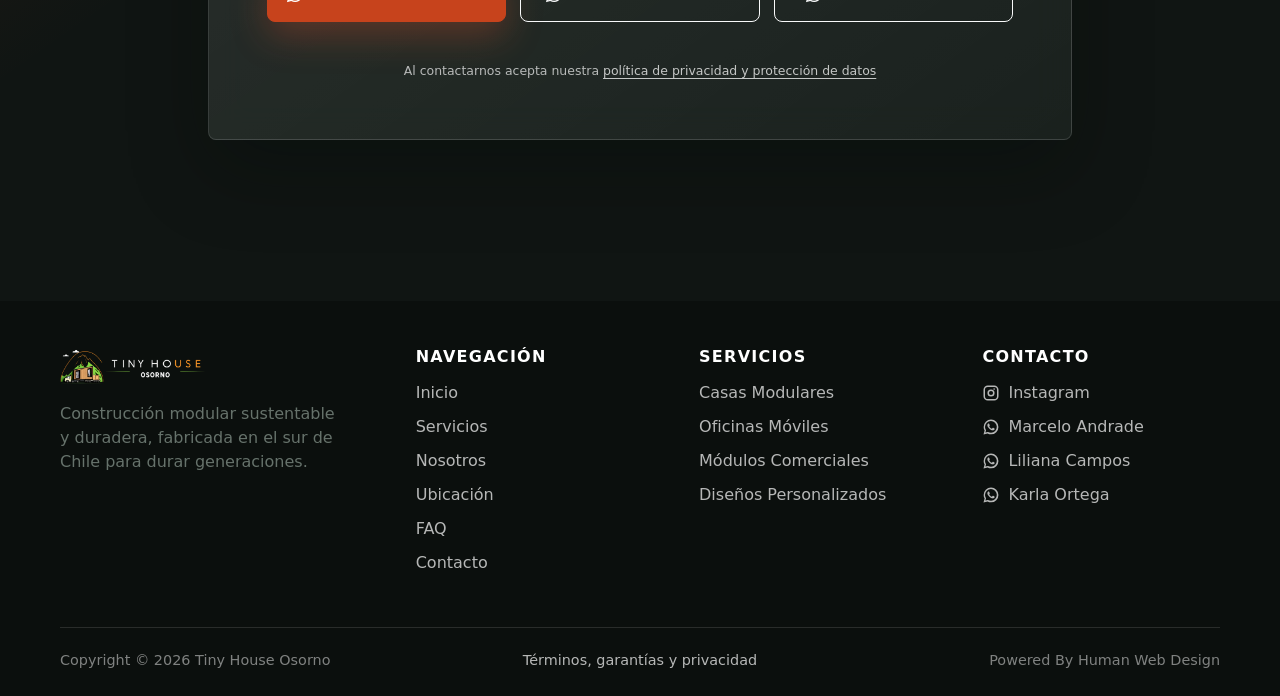
==== commit b78f0422: "update navbar" ====
--- a/index.html
+++ b/index.html
@@ -9,7 +9,7 @@
   <link rel="preconnect" href="https://code.jquery.com">
   <link href="https://cdn.jsdelivr.net/npm/bootstrap@5.3.3/dist/css/bootstrap.min.css" rel="stylesheet">
   <link href="https://cdn.jsdelivr.net/npm/bootstrap-icons@1.11.3/font/bootstrap-icons.min.css" rel="stylesheet">
-  <link rel="stylesheet" href="assets/css/styles.css?v=20260714-modal-gallery">
+  <link rel="stylesheet" href="assets/css/styles.css?v=20260714-compact-nav">
   <link rel="icon" type="image/x-icon" href="assets/img/favicon.ico">
   <script src="assets/js/script.js?v=20260714-policy" defer></script>
 </head>
--- a/assets/css/styles.css
+++ b/assets/css/styles.css
@@ -15,7 +15,7 @@
   --radius: 8px;
   --ease-out: cubic-bezier(0.23, 1, 0.32, 1);
   --ease-in-out: cubic-bezier(0.77, 0, 0.175, 1);
-  --header-height: 78px;
+  --header-height: 66px;
 }
 
 * {
@@ -209,11 +209,14 @@
   border-bottom: 1px solid var(--line-dark);
   backdrop-filter: blur(18px) saturate(1.35);
   -webkit-backdrop-filter: blur(18px) saturate(1.35);
+  transition:
+    background-color 180ms var(--ease-out),
+    border-color 180ms var(--ease-out);
 }
 
 .navbar {
   min-height: var(--header-height);
-  padding-block: 12px;
+  padding-block: 6px;
 }
 
 .navbar > .page-shell {
@@ -224,15 +227,15 @@
 }
 
 .navbar-brand {
-  flex: 0 1 160px;
-  max-width: 160px;
+  flex: 0 1 137px;
+  max-width: 137px;
   min-width: 0;
 }
 
 .navbar-brand img {
-  width: 100%;
-  height: auto;
-  max-height: 54px;
+  width: auto;
+  height: 32px;
+  max-width: 100%;
   object-fit: contain;
 }
 
@@ -241,10 +244,21 @@
 }
 
 .navbar .nav-link {
+  display: flex;
+  min-height: 40px;
+  align-items: center;
   color: rgba(255, 255, 255, 0.78);
   font-size: 0.92rem;
   font-weight: 750;
-  padding-inline: 12px;
+  line-height: 1.1;
+  padding: 0.25rem 0.7rem;
+}
+
+.navbar .btn {
+  min-height: 40px;
+  padding: 0.375rem 1.15rem;
+  font-size: 0.875rem;
+  line-height: 1.1;
 }
 
 .navbar .nav-link:hover,
@@ -2267,7 +2281,7 @@
 
 @media (max-width: 991.98px) {
   :root {
-    --header-height: 74px;
+    --header-height: 64px;
   }
 
   html,
@@ -2309,6 +2323,7 @@
   }
 
   .navbar .nav-link {
+    min-height: 44px;
     padding: 12px 0;
     font-size: 1.05rem;
   }
@@ -2460,14 +2475,14 @@
   }
 
   .navbar-brand {
-    flex-basis: 140px;
-    max-width: 140px;
+    flex-basis: 120px;
+    max-width: 120px;
   }
 
   .navbar-brand img {
-    width: 100%;
-    height: auto;
-    max-height: 45px;
+    width: auto;
+    height: 28px;
+    max-width: 100%;
     object-fit: contain;
   }
 
@@ -2649,14 +2664,14 @@
   }
 
   .navbar-brand {
-    flex-basis: 118px;
-    max-width: 118px;
+    flex-basis: 111px;
+    max-width: 111px;
   }
 
   .navbar-brand img {
-    width: 100%;
-    height: auto;
-    max-height: 42px;
+    width: auto;
+    height: 26px;
+    max-width: 100%;
   }
 
   h1 {
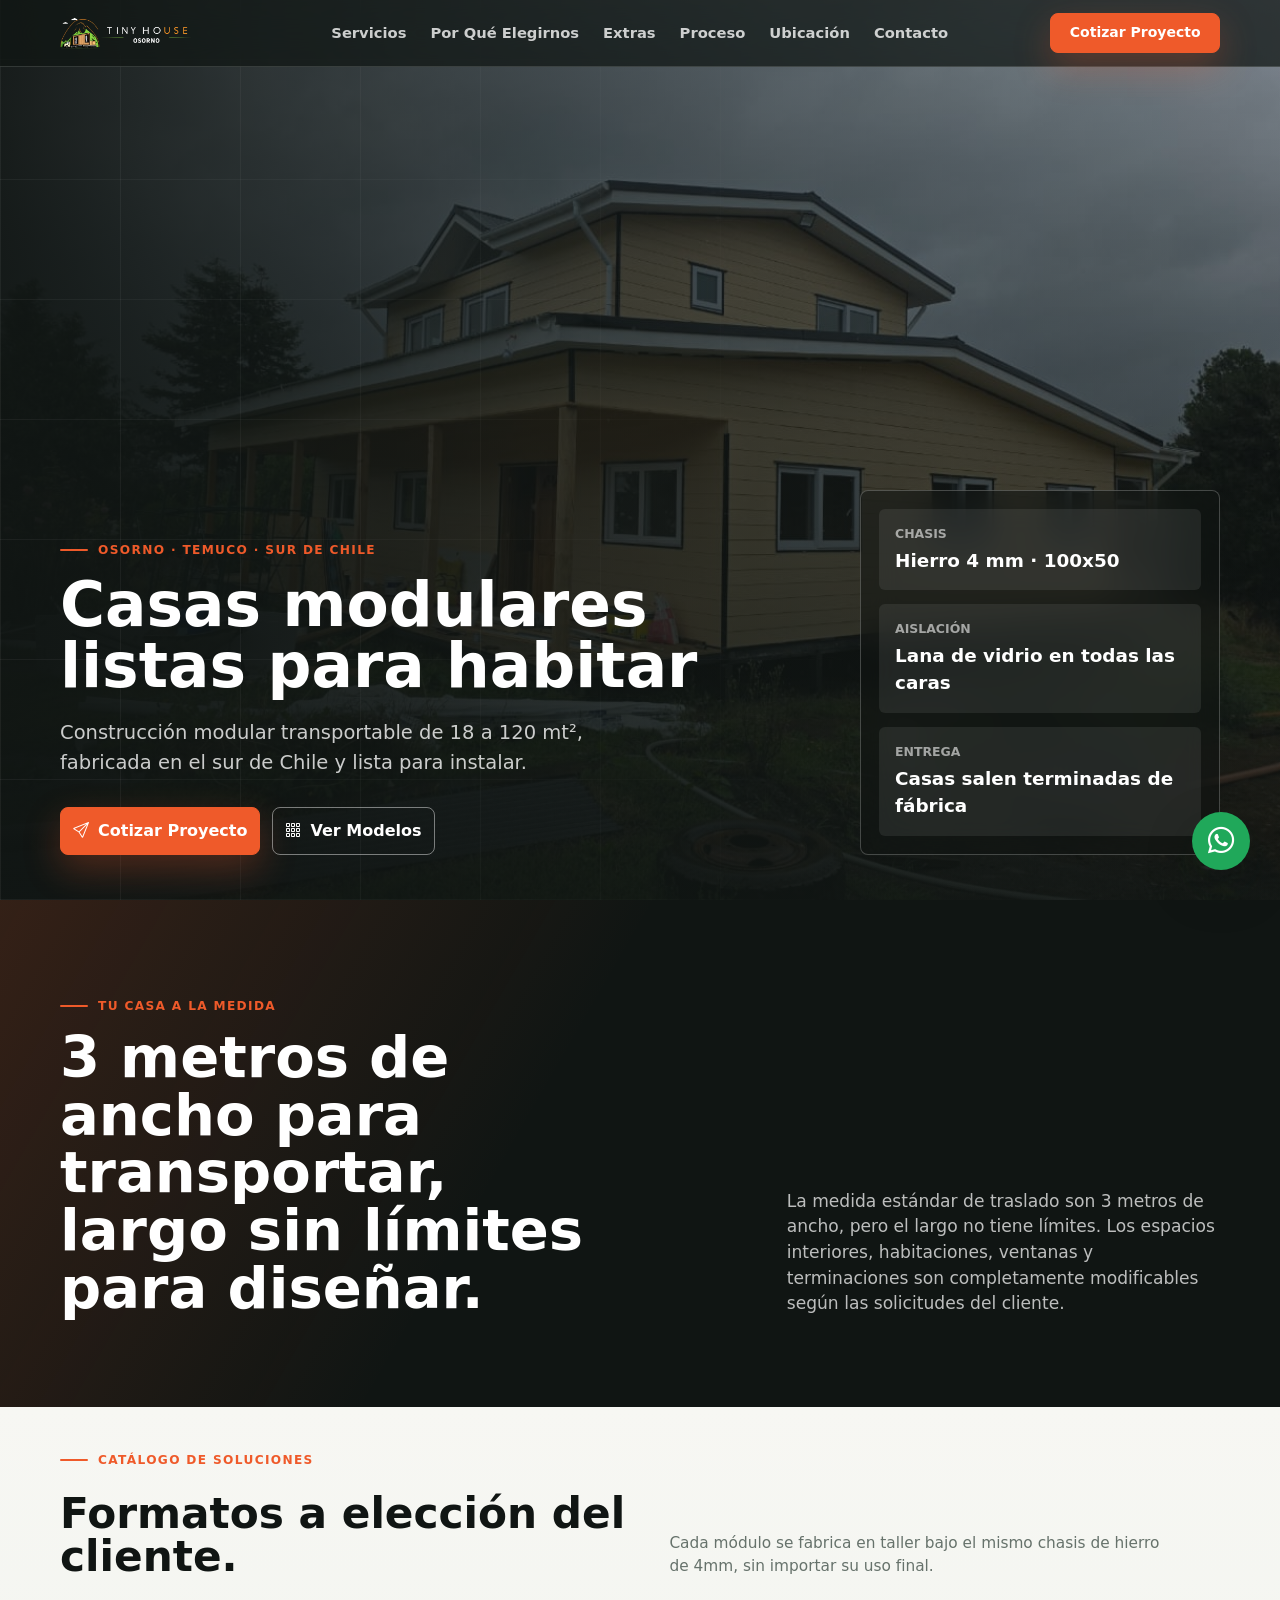
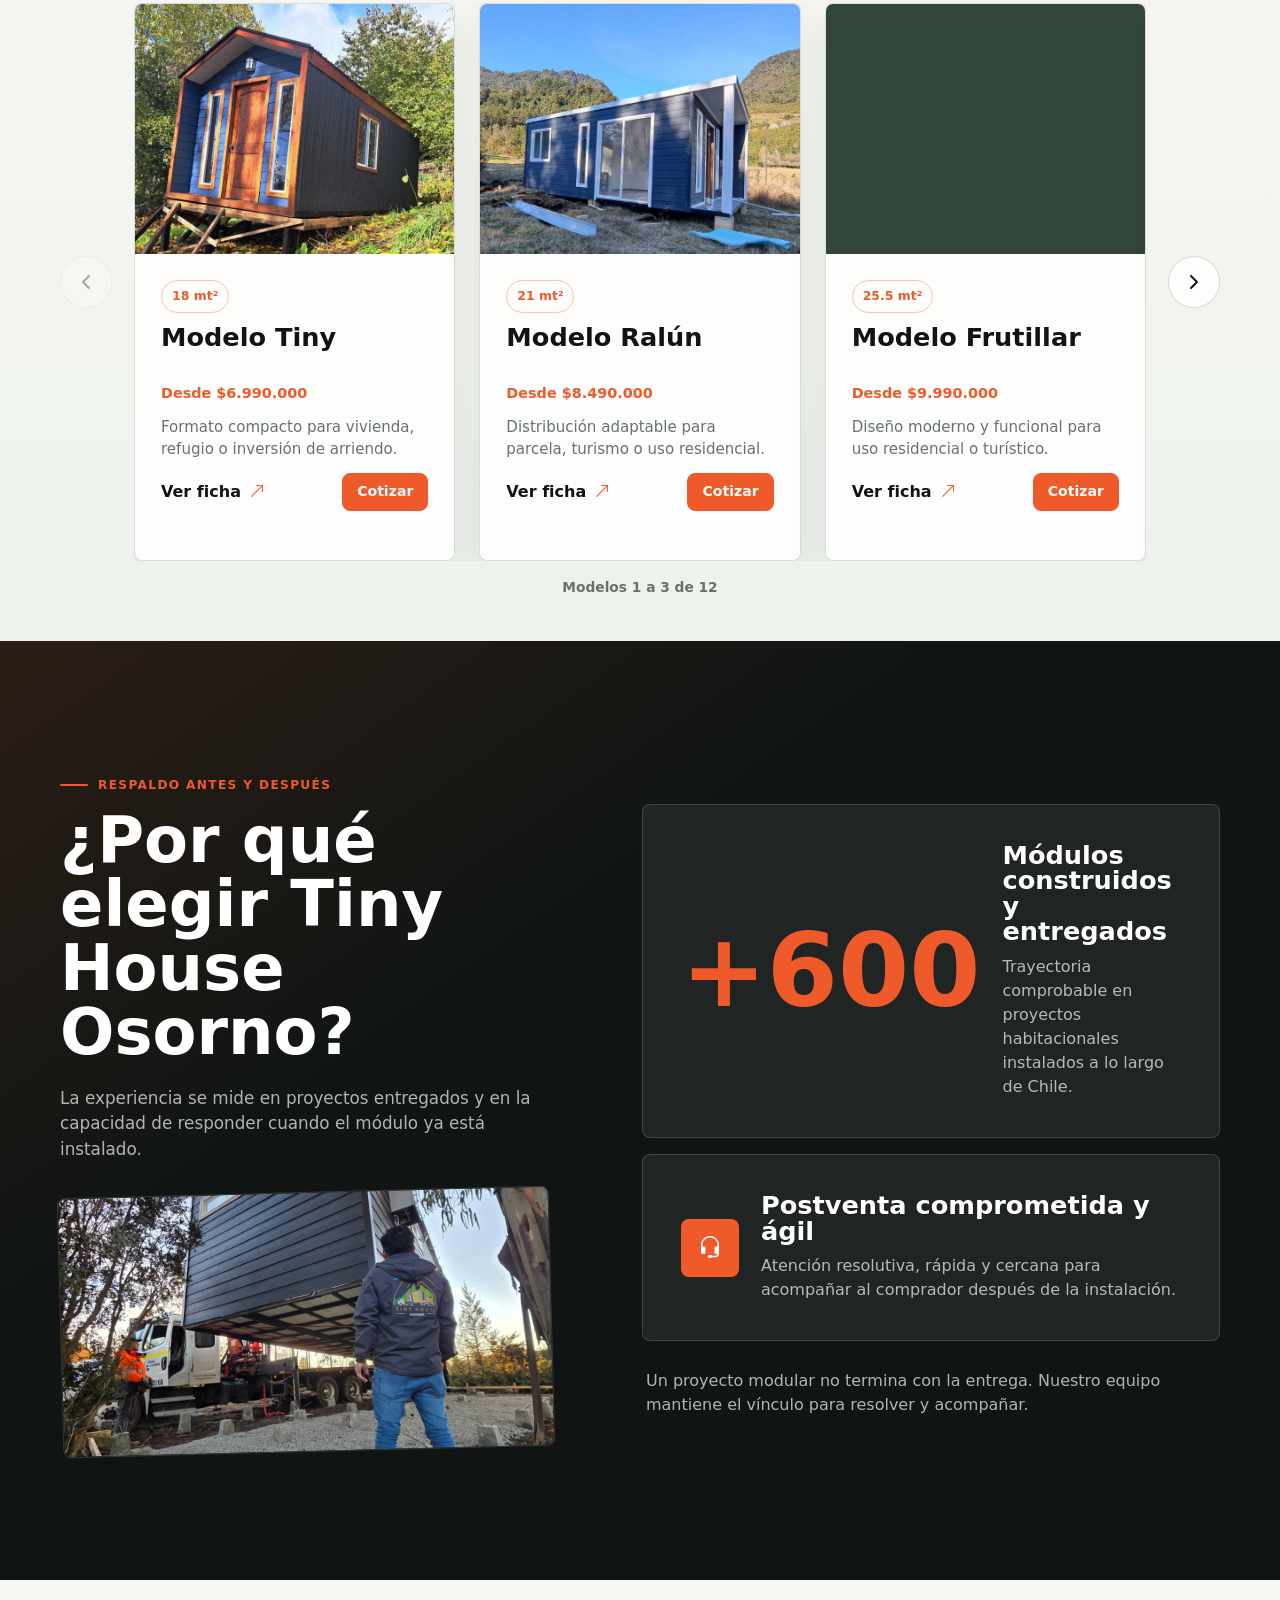
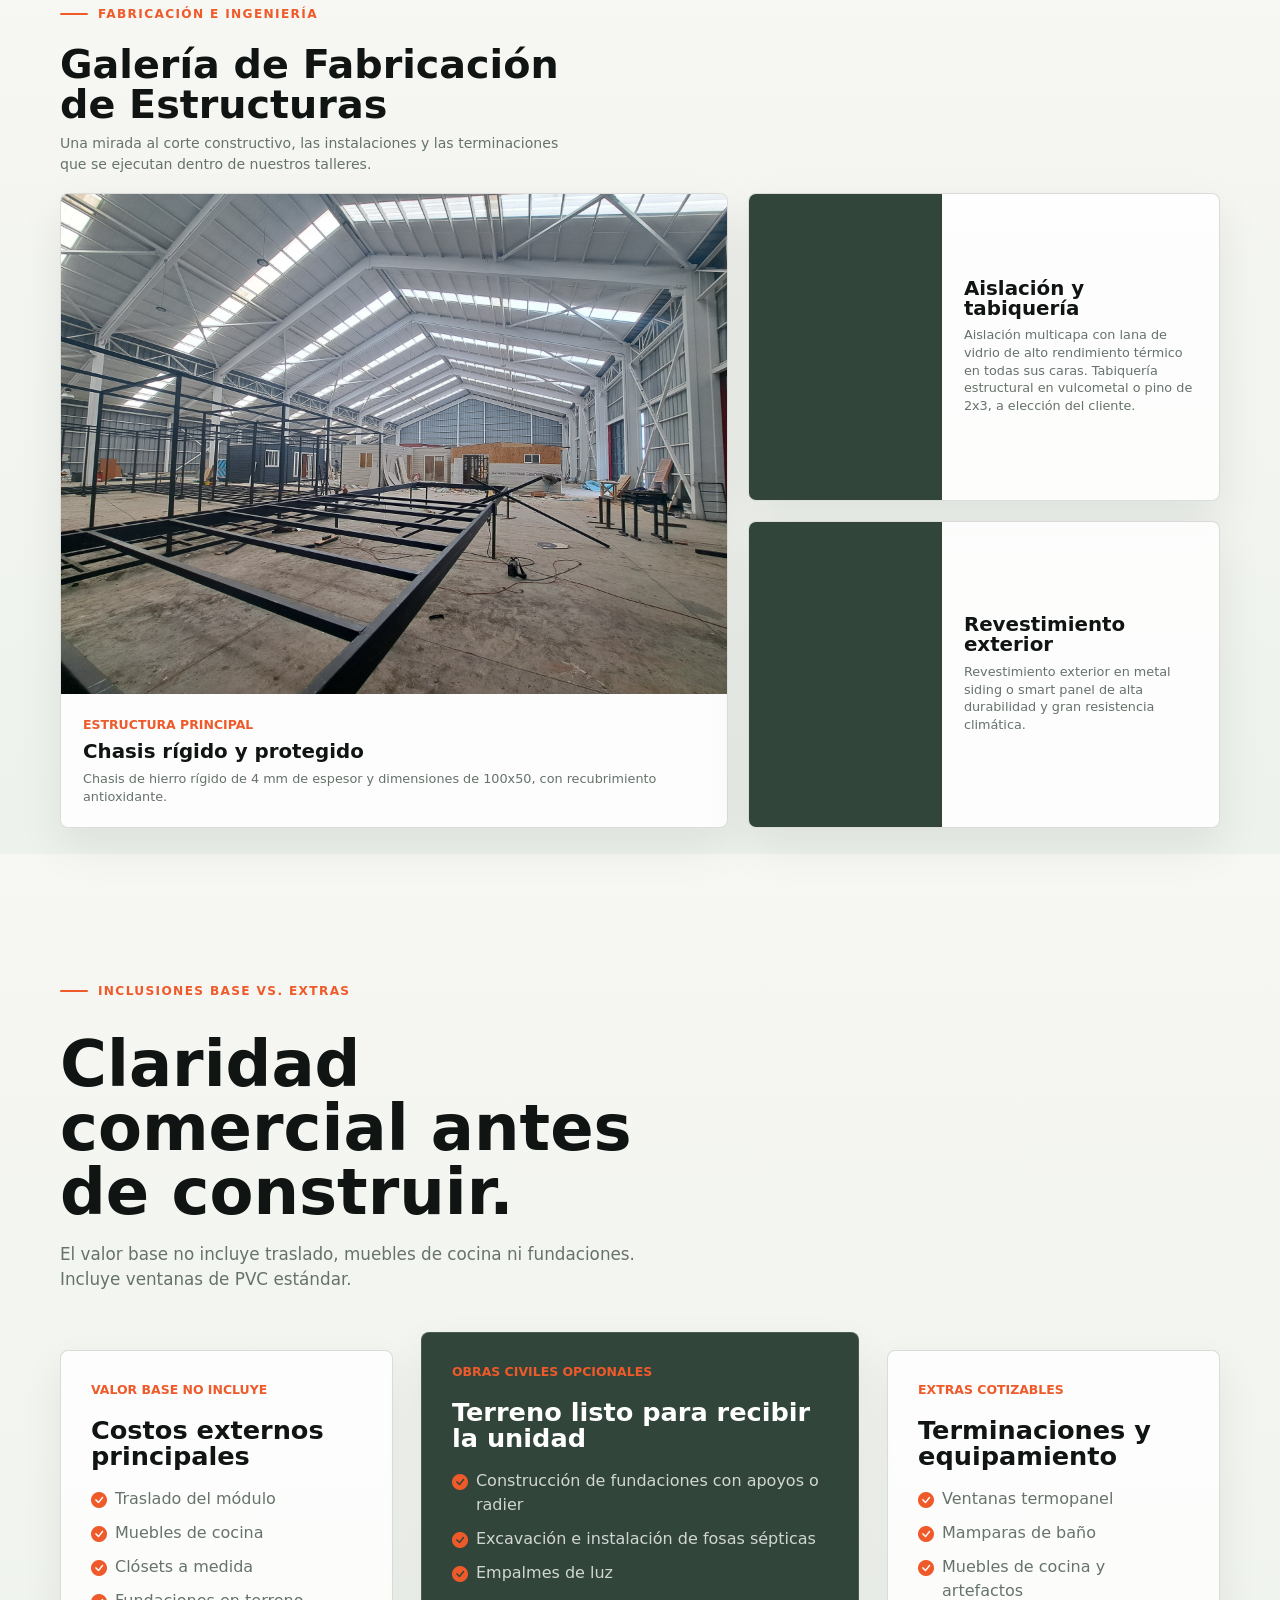
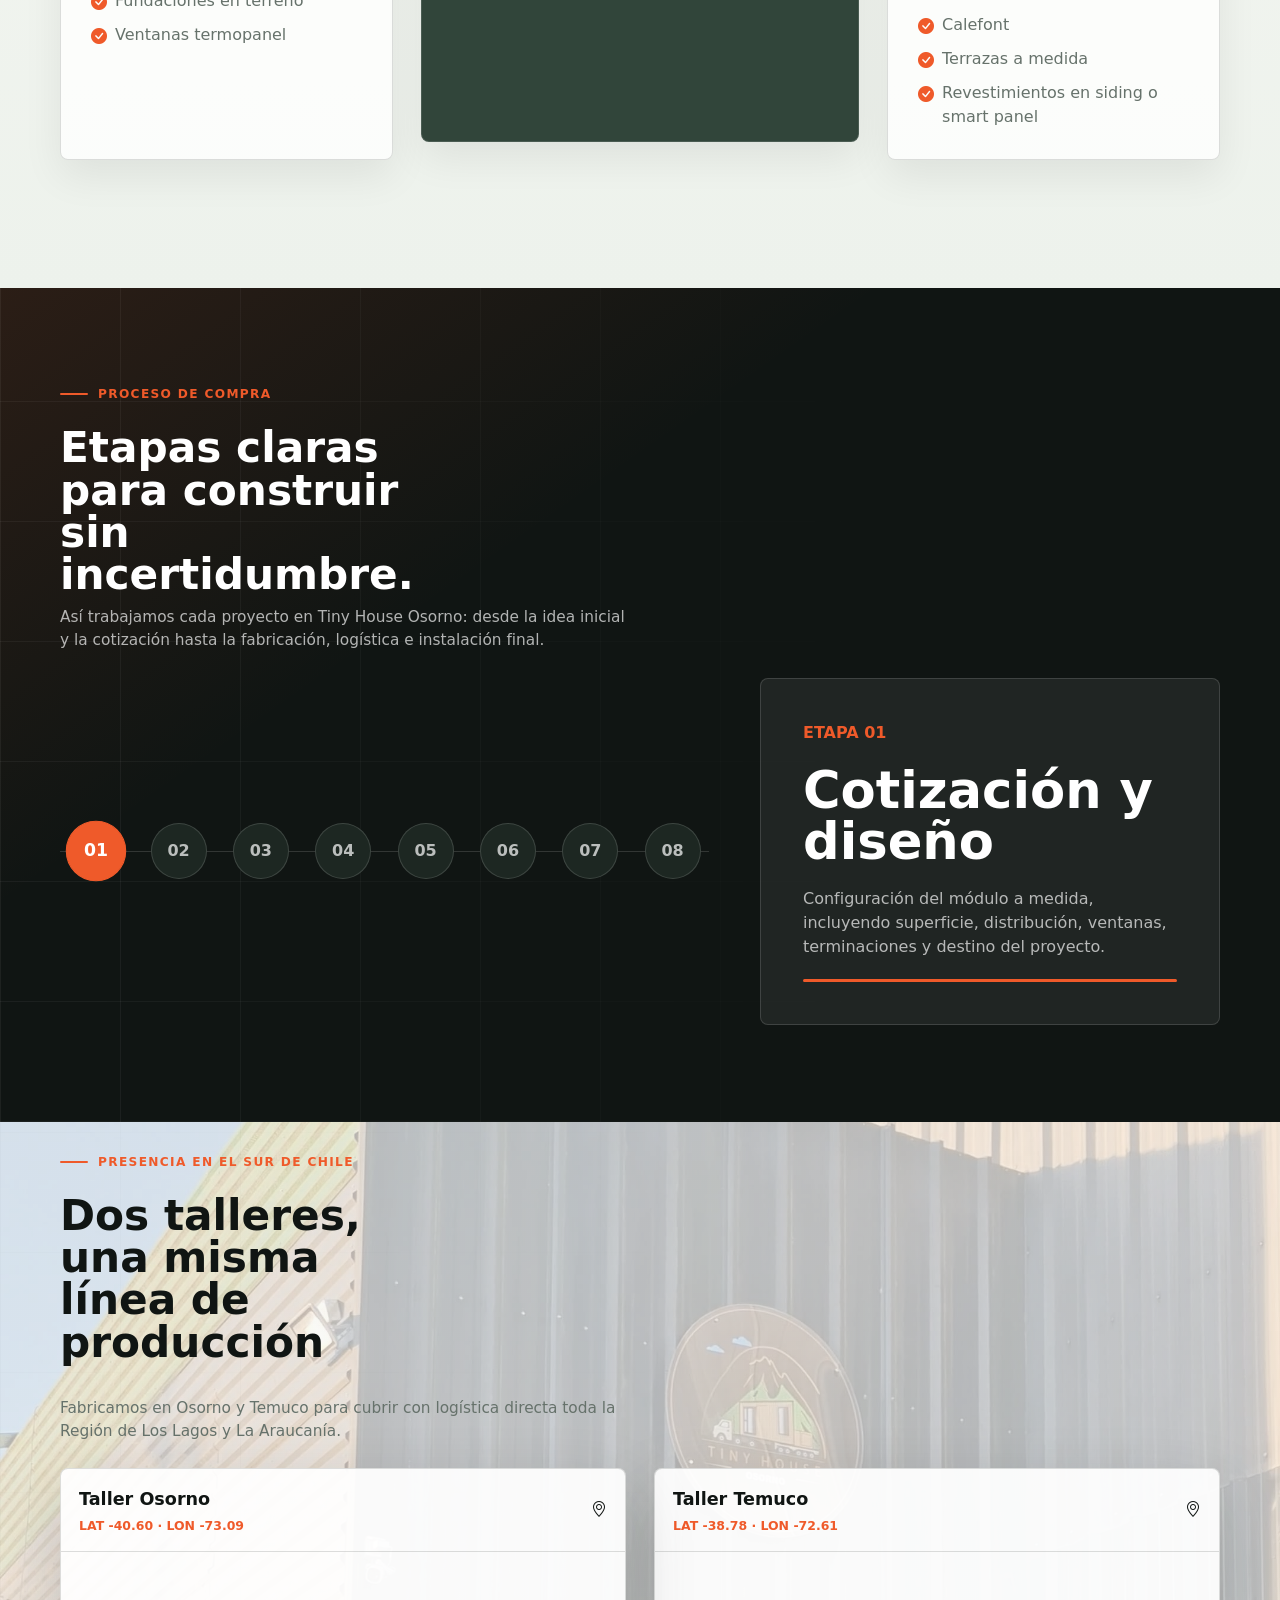
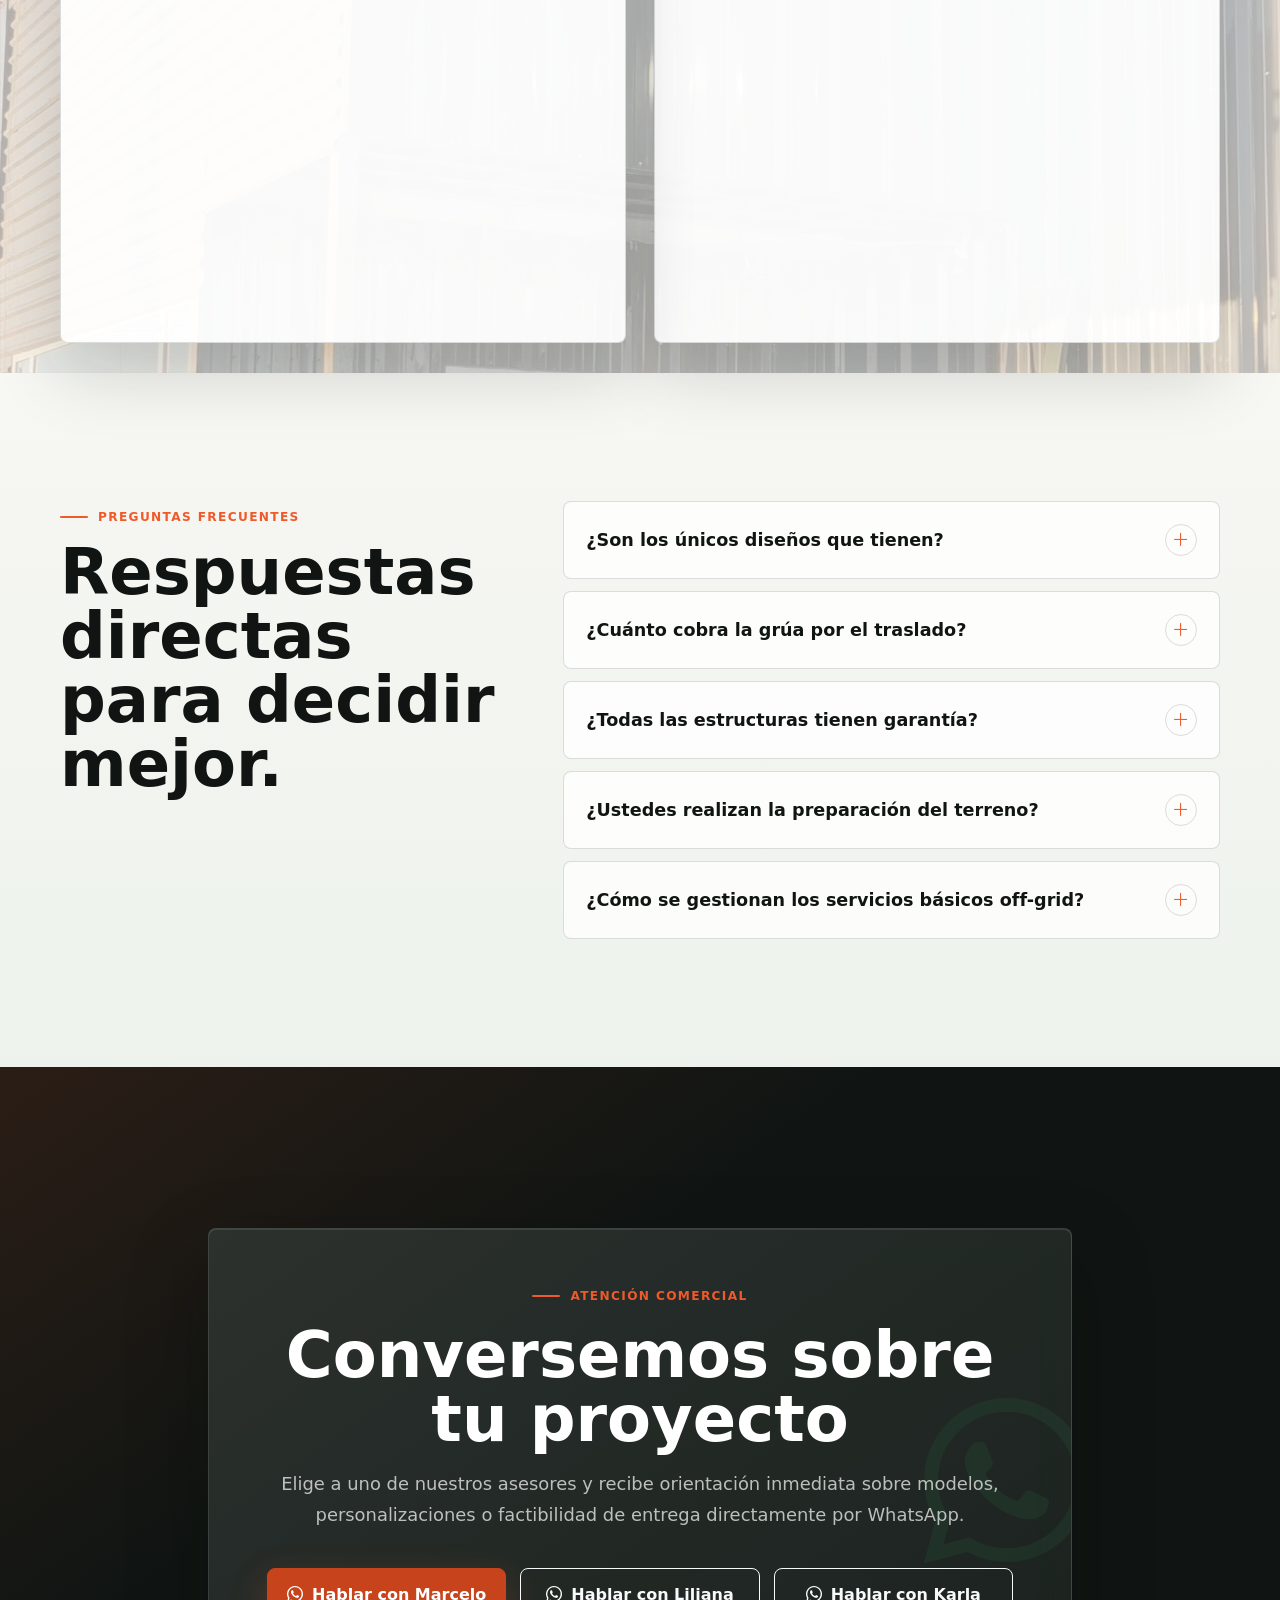
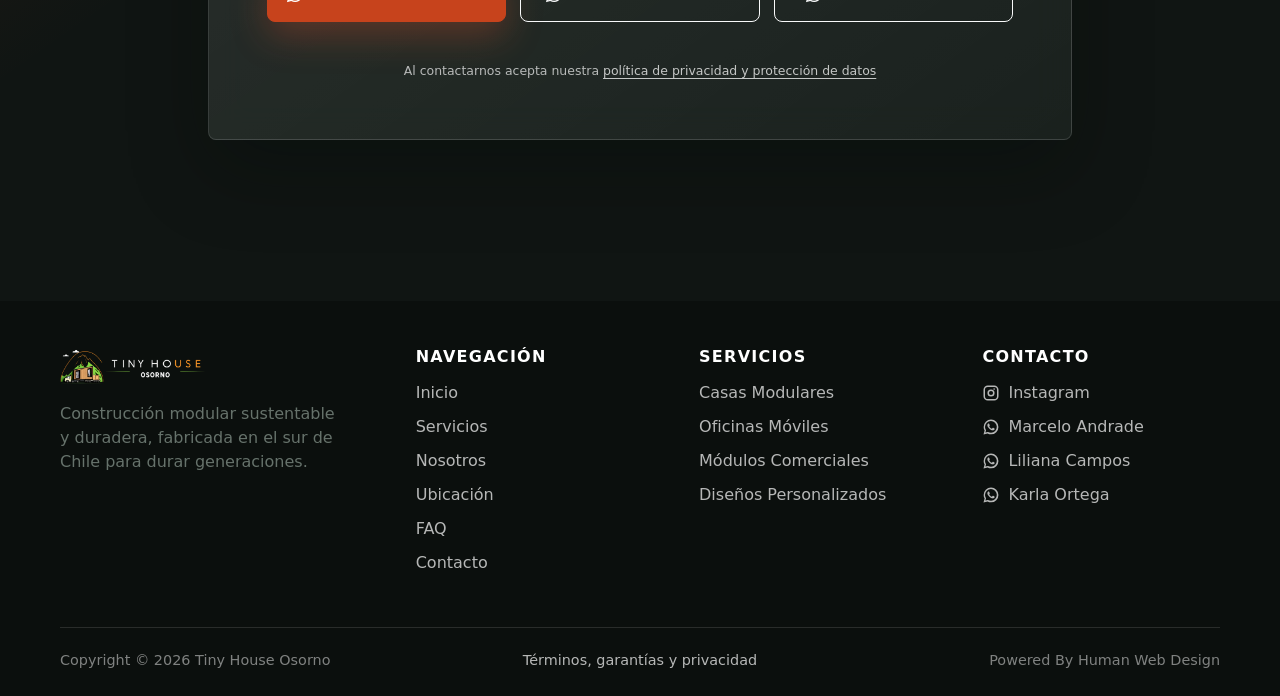
==== commit ebffafad: "update to production" ====
--- a/index.html
+++ b/index.html
@@ -3,8 +3,26 @@
 <head>
   <meta charset="UTF-8">
   <meta name="viewport" content="width=device-width, initial-scale=1.0">
-  <meta name="description" content="Tiny House Osorno fabrica casas modulares a la medida en el sur de Chile, con chasis de hierro, aislación térmica y montaje gratuito en terreno.">
-  <title>Tiny House Osorno | Tu casa a la medida</title>
+  <meta name="description" content="Compra tu Tiny House en Chile con fabricación en Osorno y Temuco. Casas móviles premium, personalizables, con despacho e instalación en todo Chile.">
+  <meta name="robots" content="index, follow, max-image-preview:large">
+  <title>Tiny House Chile | Fabricación en Osorno y Temuco</title>
+  <link rel="canonical" href="https://tinyhouseosorno.cl/">
+  <meta property="og:locale" content="es_CL">
+  <meta property="og:type" content="website">
+  <meta property="og:site_name" content="Tiny House Osorno">
+  <meta property="og:title" content="Tiny House Chile | Fabricación en Osorno y Temuco">
+  <meta property="og:description" content="Casas móviles premium fabricadas en Osorno y Temuco, con personalización, despacho e instalación en todo Chile.">
+  <meta property="og:url" content="https://tinyhouseosorno.cl/">
+  <meta property="og:image" content="https://tinyhouseosorno.cl/assets/img/og-preview.png">
+  <meta property="og:image:secure_url" content="https://tinyhouseosorno.cl/assets/img/og-preview.png">
+  <meta property="og:image:type" content="image/png">
+  <meta property="og:image:width" content="1200">
+  <meta property="og:image:height" content="630">
+  <meta property="og:image:alt" content="Tiny House Osorno: casas móviles premium fabricadas en el sur de Chile">
+  <meta name="twitter:card" content="summary_large_image">
+  <meta name="twitter:title" content="Tiny House Chile | Fabricación en Osorno y Temuco">
+  <meta name="twitter:description" content="Casas móviles premium con despacho e instalación en todo Chile.">
+  <meta name="twitter:image" content="https://tinyhouseosorno.cl/assets/img/og-preview.png">
   <link rel="preconnect" href="https://cdn.jsdelivr.net">
   <link rel="preconnect" href="https://code.jquery.com">
   <link href="https://cdn.jsdelivr.net/npm/bootstrap@5.3.3/dist/css/bootstrap.min.css" rel="stylesheet">
@@ -12,6 +30,117 @@
   <link rel="stylesheet" href="assets/css/styles.css?v=20260714-compact-nav">
   <link rel="icon" type="image/x-icon" href="assets/img/favicon.ico">
   <script src="assets/js/script.js?v=20260714-policy" defer></script>
+  <script type="application/ld+json">
+  {
+    "@context": "https://schema.org",
+    "@graph": [
+      {
+        "@type": "HomeAndConstructionBusiness",
+        "@id": "https://tinyhouseosorno.cl/#organization",
+        "name": "Tiny House Osorno",
+        "url": "https://tinyhouseosorno.cl/",
+        "logo": "https://tinyhouseosorno.cl/assets/img/logo.png",
+        "image": "https://tinyhouseosorno.cl/assets/img/og-preview.png",
+        "description": "Ingeniería y fabricación de tiny houses premium en el sur de Chile, con despacho, logística e instalación en todo el país.",
+        "telephone": "+56975494479",
+        "areaServed": {
+          "@type": "Country",
+          "name": "Chile"
+        },
+        "sameAs": [
+          "https://www.instagram.com/tiny.house.osorno/"
+        ],
+        "contactPoint": [
+          {
+            "@type": "ContactPoint",
+            "contactType": "sales",
+            "telephone": "+56975494479",
+            "areaServed": "CL",
+            "availableLanguage": "Spanish"
+          },
+          {
+            "@type": "ContactPoint",
+            "contactType": "customer support",
+            "telephone": "+56921759503",
+            "areaServed": "CL",
+            "availableLanguage": "Spanish"
+          }
+        ],
+        "subOrganization": [
+          {
+            "@id": "https://tinyhouseosorno.cl/#taller-osorno"
+          },
+          {
+            "@id": "https://tinyhouseosorno.cl/#taller-temuco"
+          }
+        ]
+      },
+      {
+        "@type": "HomeAndConstructionBusiness",
+        "@id": "https://tinyhouseosorno.cl/#taller-osorno",
+        "name": "Tiny House Osorno - Taller Osorno",
+        "url": "https://tinyhouseosorno.cl/#ubicacion",
+        "parentOrganization": {
+          "@id": "https://tinyhouseosorno.cl/#organization"
+        },
+        "address": {
+          "@type": "PostalAddress",
+          "addressLocality": "Osorno",
+          "addressRegion": "Los Lagos",
+          "addressCountry": "CL"
+        },
+        "geo": {
+          "@type": "GeoCoordinates",
+          "latitude": -40.60,
+          "longitude": -73.09
+        },
+        "areaServed": {
+          "@type": "Country",
+          "name": "Chile"
+        }
+      },
+      {
+        "@type": "HomeAndConstructionBusiness",
+        "@id": "https://tinyhouseosorno.cl/#taller-temuco",
+        "name": "Tiny House Osorno - Taller Temuco",
+        "url": "https://tinyhouseosorno.cl/#ubicacion",
+        "parentOrganization": {
+          "@id": "https://tinyhouseosorno.cl/#organization"
+        },
+        "address": {
+          "@type": "PostalAddress",
+          "addressLocality": "Temuco",
+          "addressRegion": "La Araucanía",
+          "addressCountry": "CL"
+        },
+        "geo": {
+          "@type": "GeoCoordinates",
+          "latitude": -38.78,
+          "longitude": -72.61
+        },
+        "areaServed": {
+          "@type": "Country",
+          "name": "Chile"
+        }
+      },
+      {
+        "@type": "WebSite",
+        "@id": "https://tinyhouseosorno.cl/#website",
+        "url": "https://tinyhouseosorno.cl/",
+        "name": "Tiny House Osorno",
+        "inLanguage": "es-CL",
+        "publisher": {
+          "@id": "https://tinyhouseosorno.cl/#organization"
+        },
+        "creator": {
+          "@type": "Organization",
+          "name": "Human Web Design",
+          "url": "https://humanwebdesign.cl/"
+        }
+      }
+    ]
+  }
+  </script>
 </head>
 <body>
   <a class="whatsapp-float" href="https://wa.me/56975494479?text=Hola%20Marcelo%2C%20quiero%20cotizar%20una%20Tiny%20House" target="_blank" rel="noopener" aria-label="Contactar por WhatsApp a Marcelo Andrade">
@@ -568,7 +697,7 @@
                   Hablar con Karla
                 </a>
               </div>
-              <p class="contact-privacy-note">Al contactarnos acepta nuestra <a href="privacidad.html">política de privacidad y protección de datos</a></p>
+              <p class="contact-privacy-note">Al contactarnos acepta nuestra <a href="/privacidad">política de privacidad y protección de datos</a></p>
             </div>
           </div>
         </div>
@@ -1099,7 +1228,7 @@
       </div>
       <div class="footer-bottom">
         <p>Copyright © 2026 Tiny House Osorno</p>
-        <p><a href="privacidad.html">Términos, garantías y privacidad</a></p>
+        <p><a href="/privacidad">Términos, garantías y privacidad</a></p>
         <p><a class="footer-credit-link" href="https://humanwebdesign.cl/" target="_blank" rel="noopener noreferrer">Powered By Human Web Design</a></p>
       </div>
     </div>
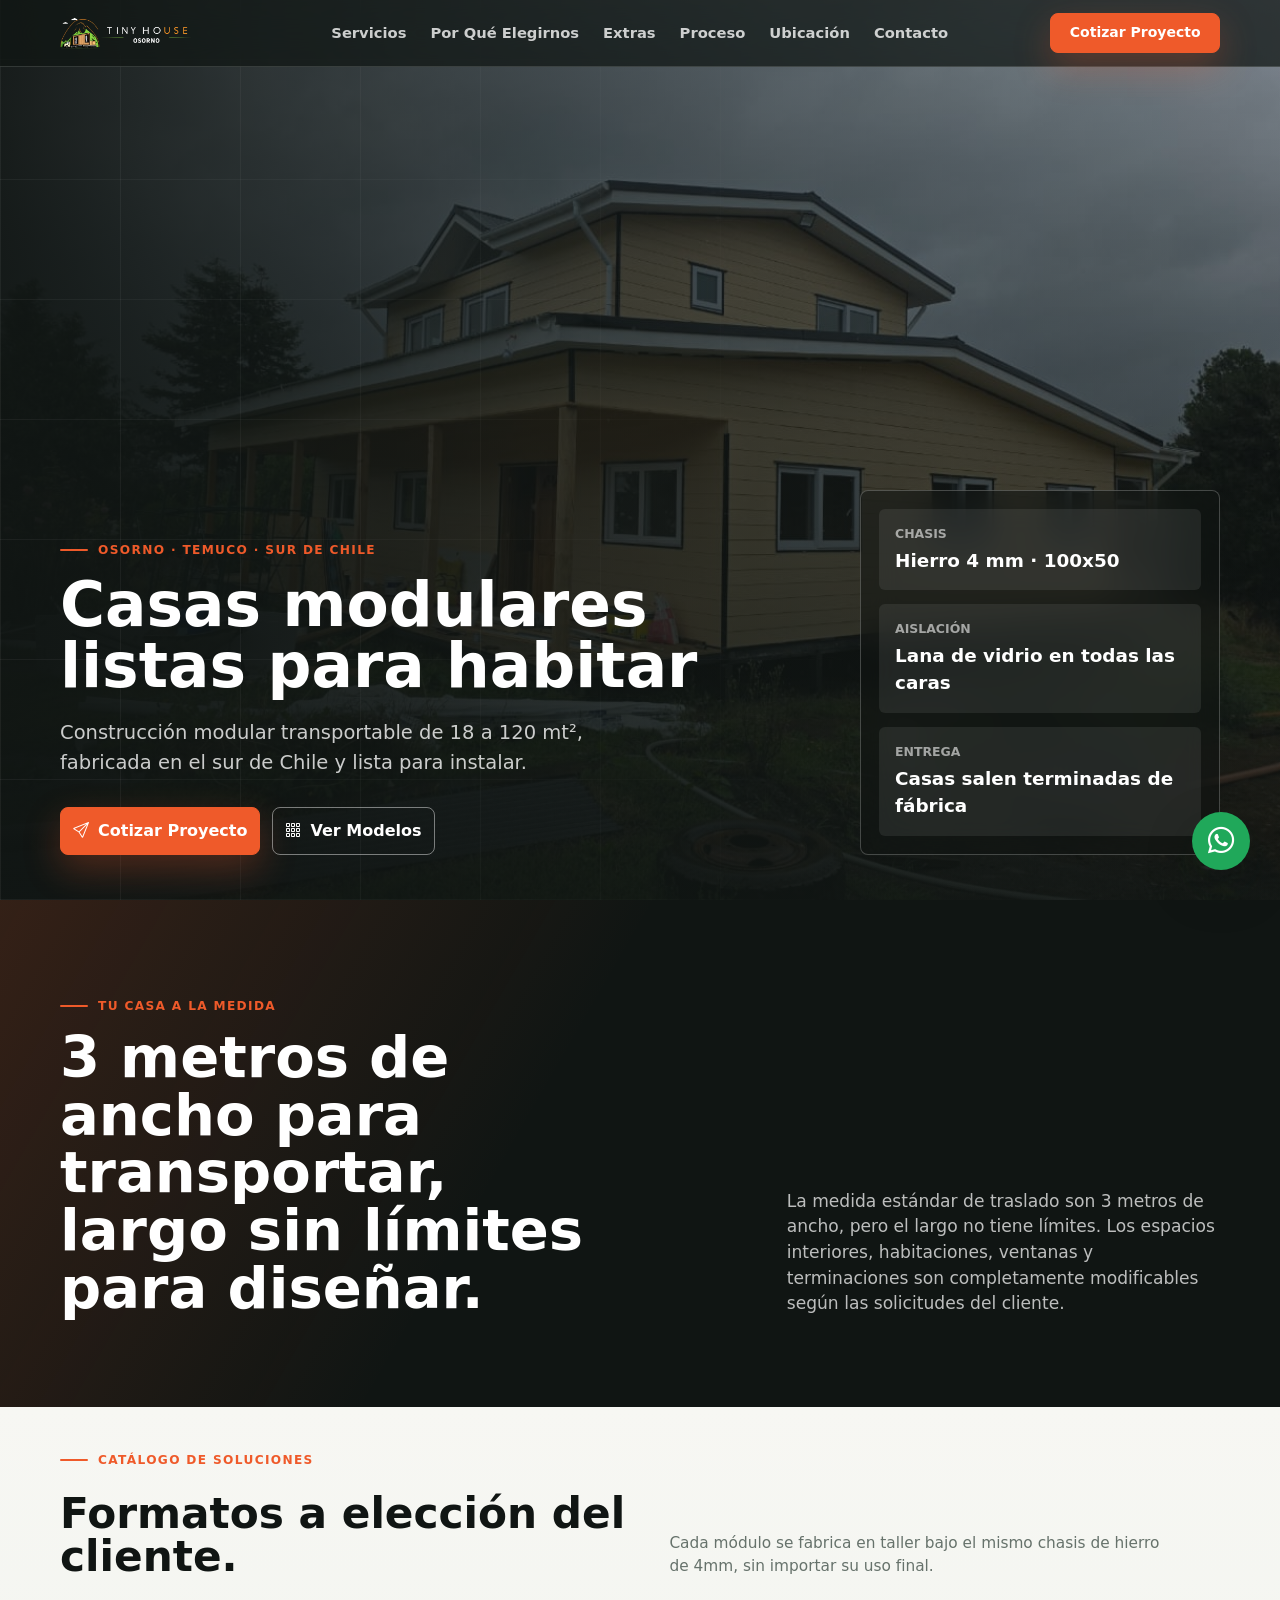
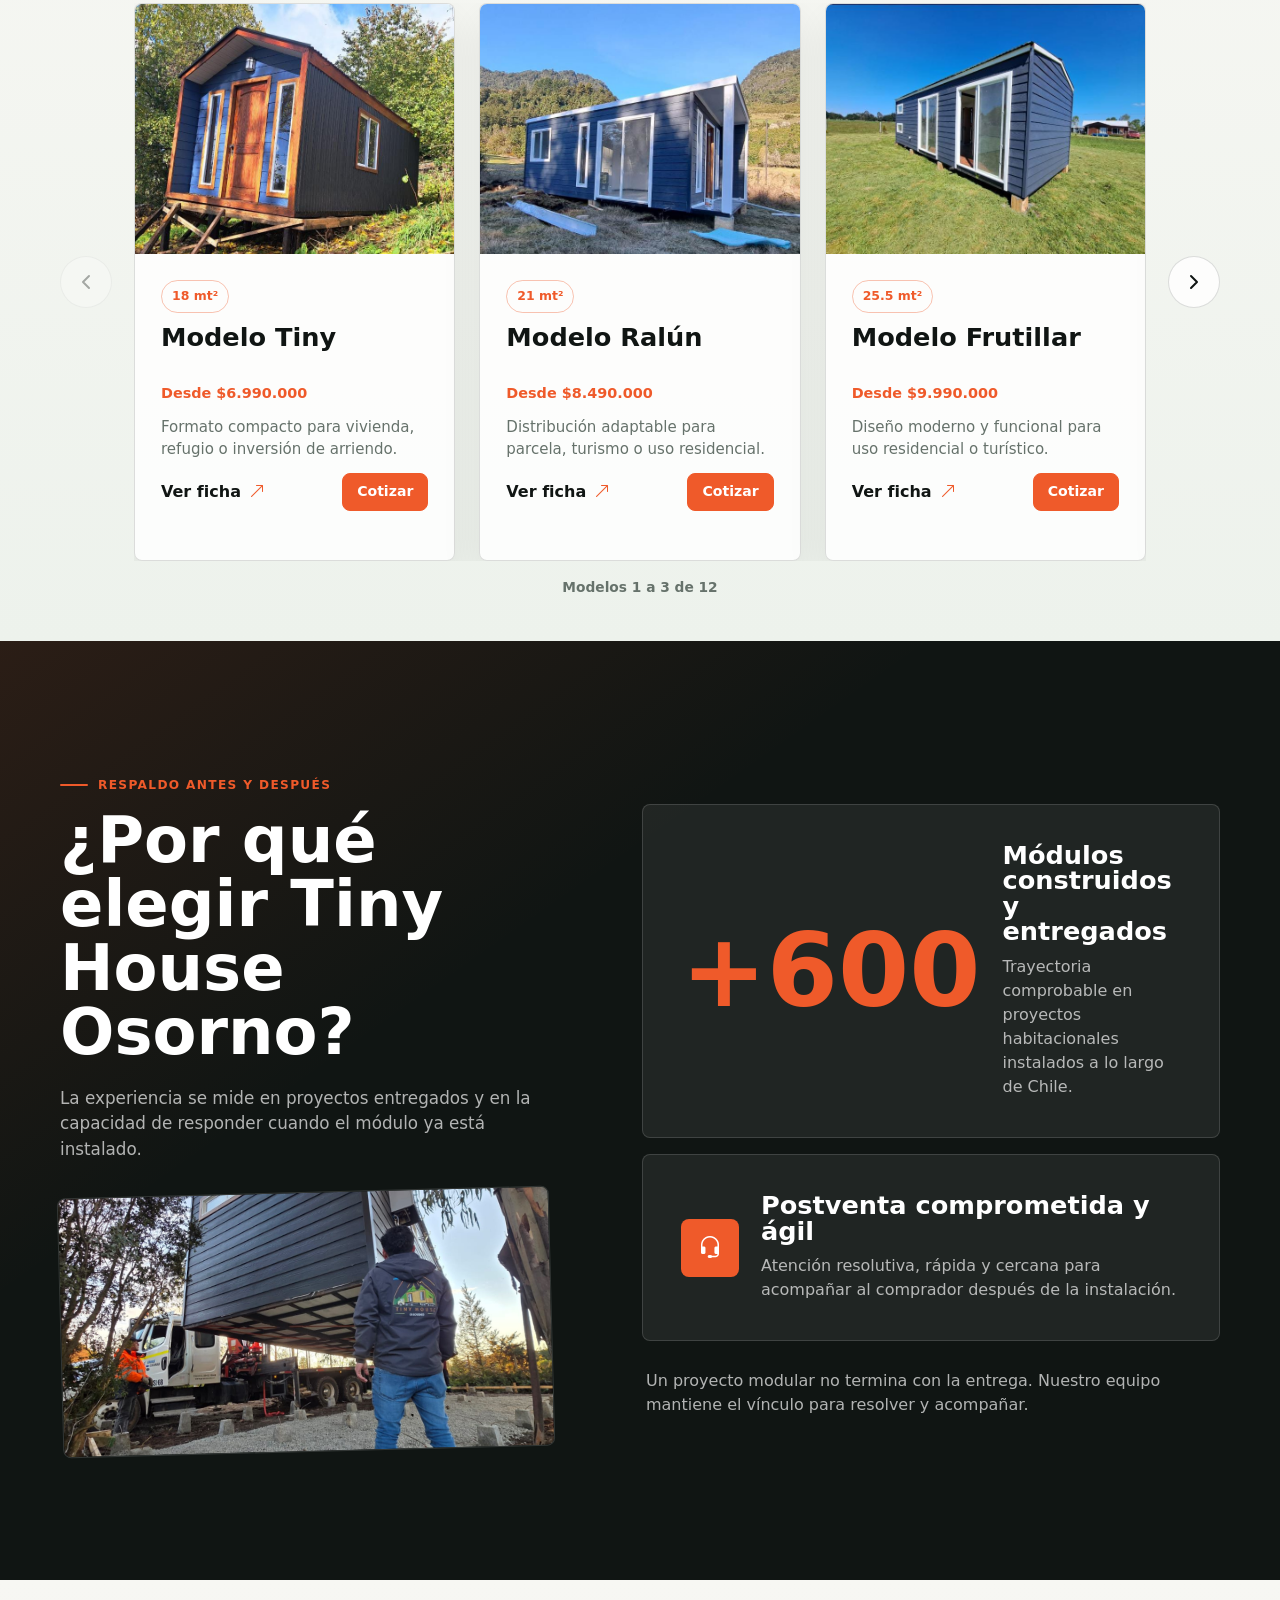
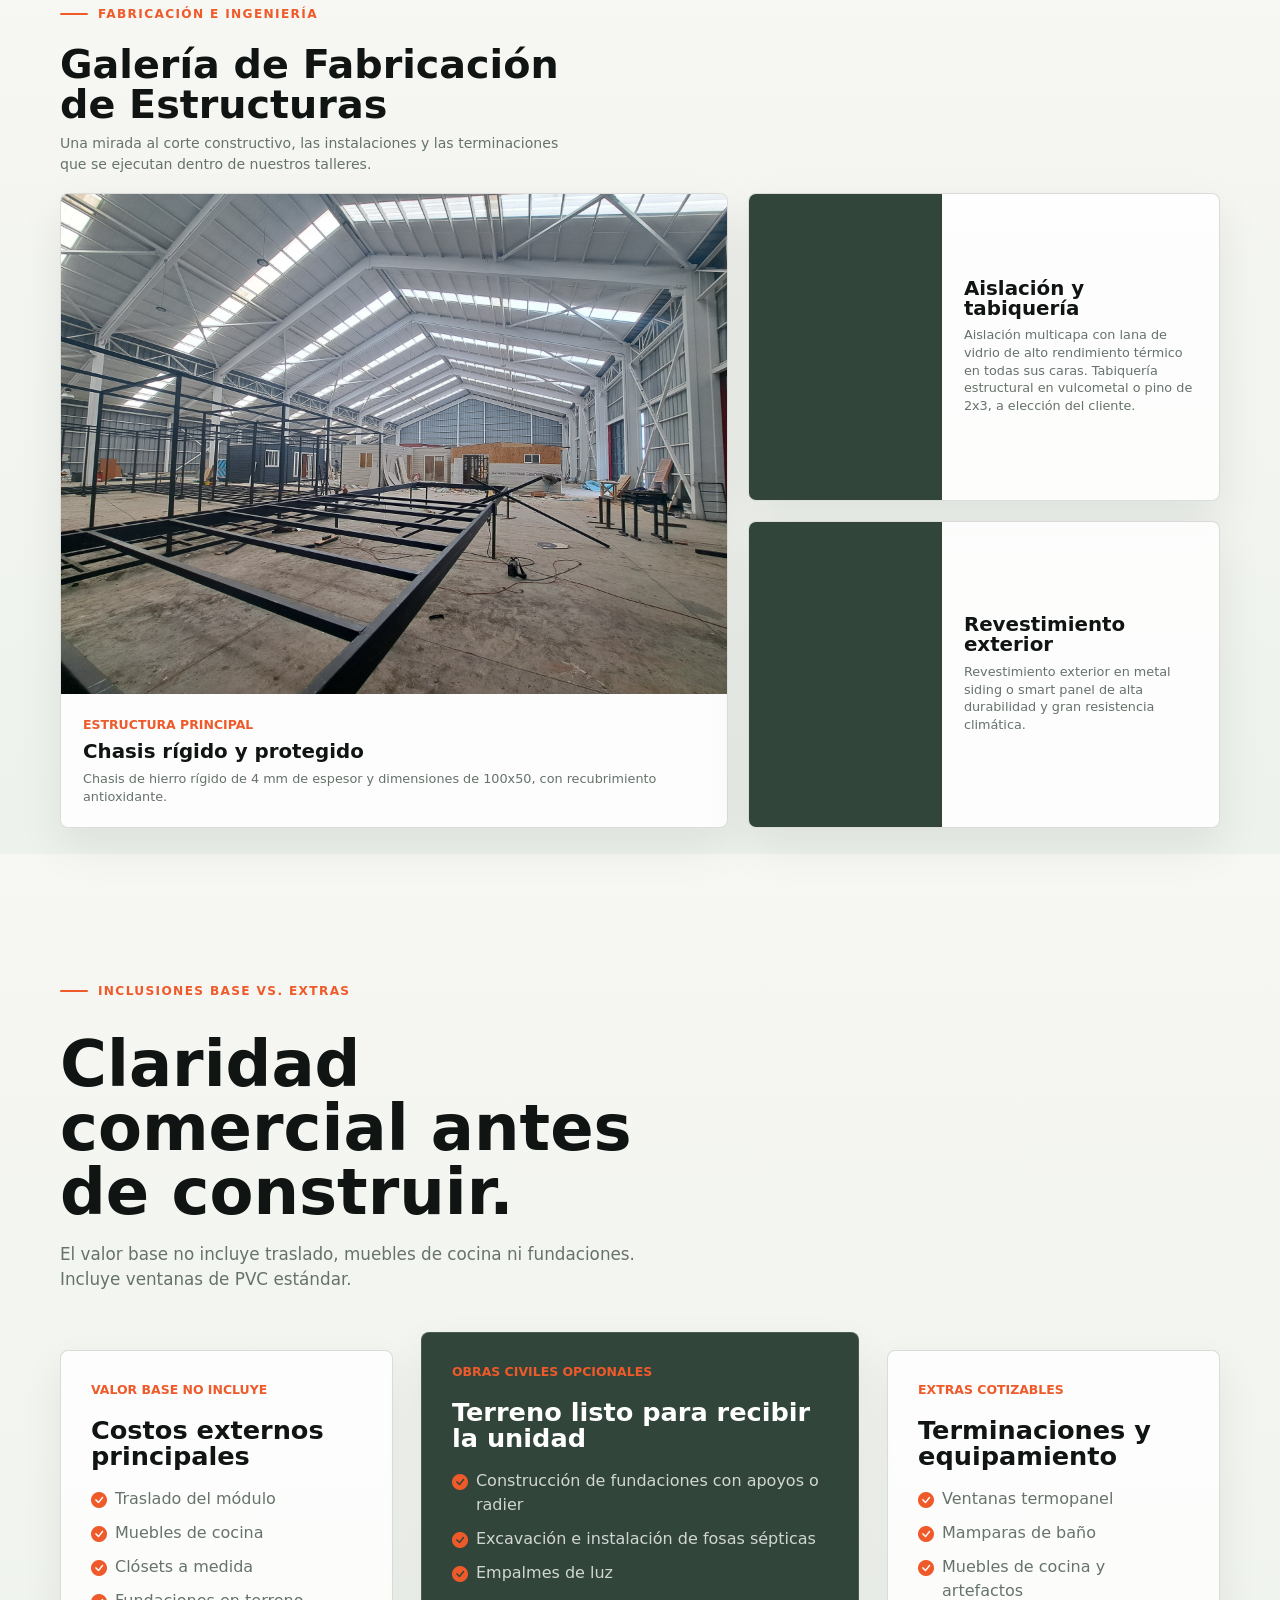
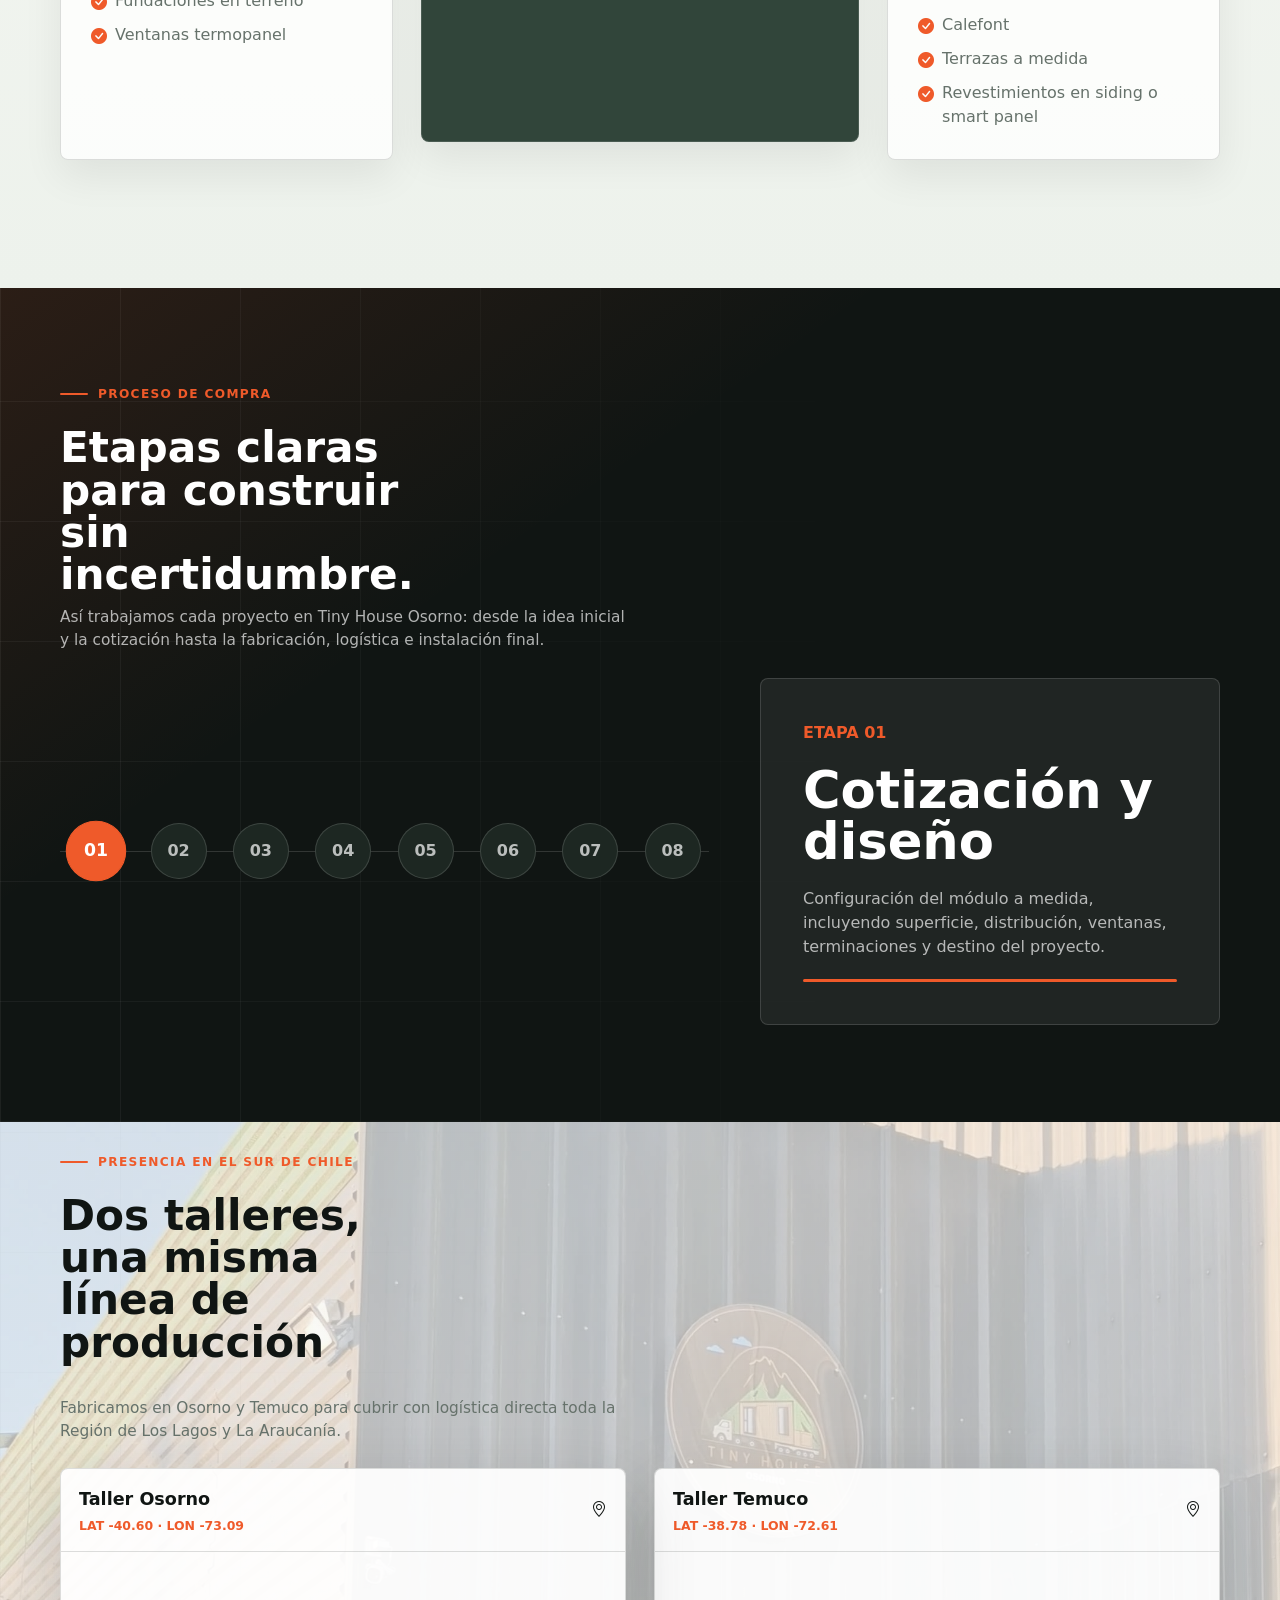
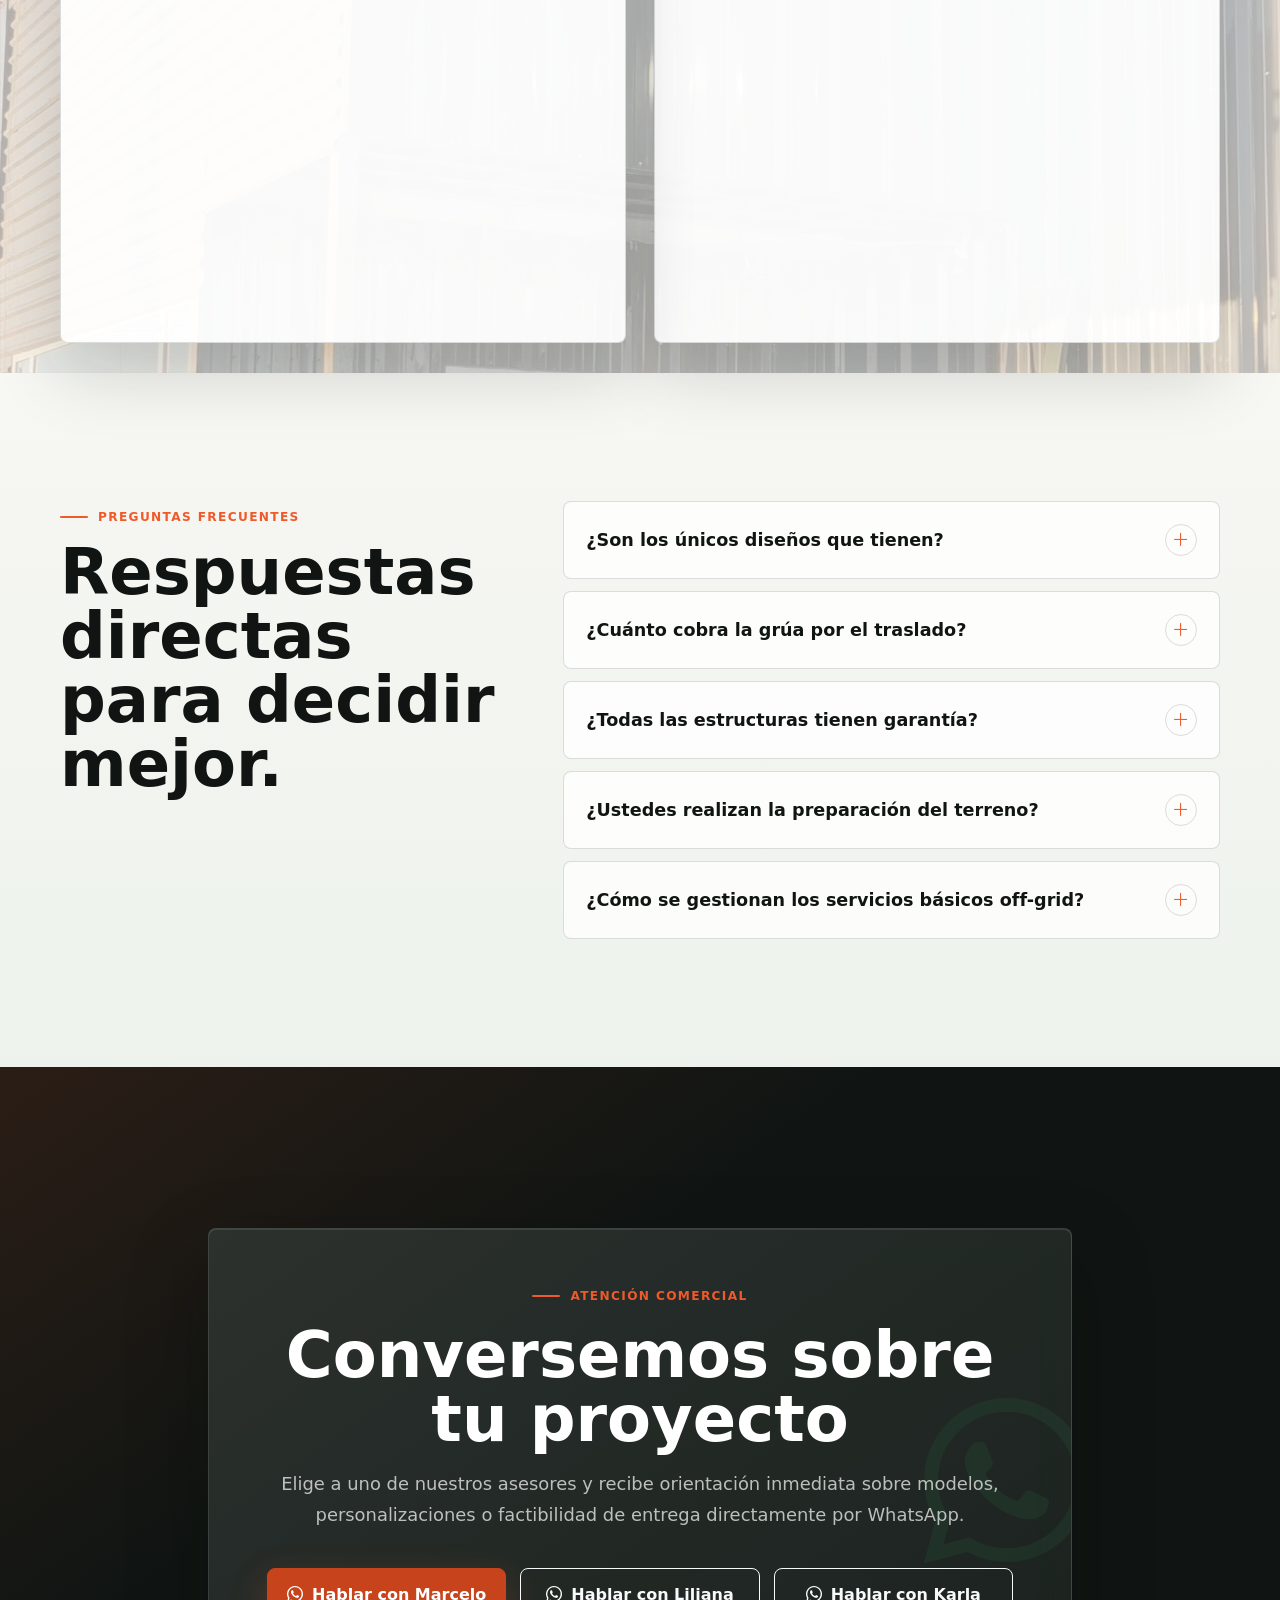
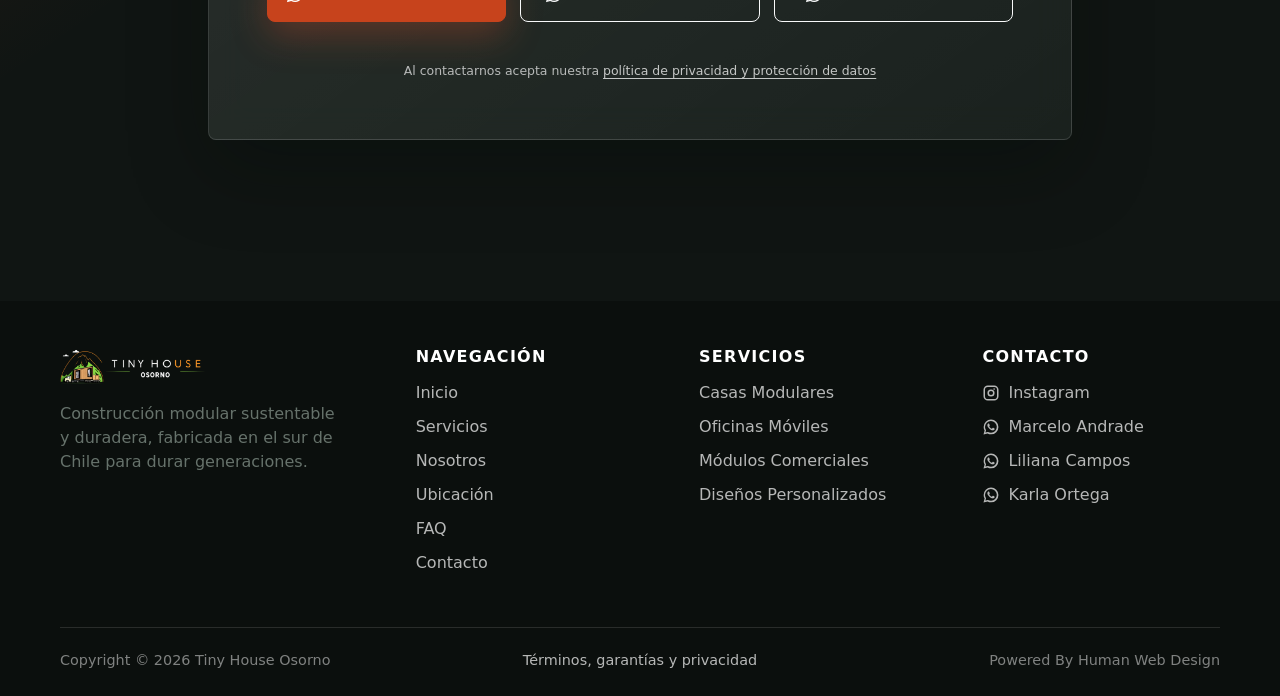
==== commit 65c0a1d9: "update general" ====
--- a/index.html
+++ b/index.html
@@ -5,7 +5,7 @@
   <meta name="viewport" content="width=device-width, initial-scale=1.0">
   <meta name="description" content="Compra tu Tiny House en Chile con fabricación en Osorno y Temuco. Casas móviles premium, personalizables, con despacho e instalación en todo Chile.">
   <meta name="robots" content="index, follow, max-image-preview:large">
-  <title>Tiny House Chile | Fabricación en Osorno y Temuco</title>
+  <title>Tiny House Chile | Fabricación de viviendas modulares en Osorno y Temuco</title>
   <link rel="canonical" href="https://tinyhouseosorno.cl/">
   <meta property="og:locale" content="es_CL">
   <meta property="og:type" content="website">
@@ -13,6 +13,7 @@
   <meta property="og:title" content="Tiny House Chile | Fabricación en Osorno y Temuco">
   <meta property="og:description" content="Casas móviles premium fabricadas en Osorno y Temuco, con personalización, despacho e instalación en todo Chile.">
   <meta property="og:url" content="https://tinyhouseosorno.cl/">
+  <!-- Imagen de previsualización para WhatsApp y Redes Sociales -->
   <meta property="og:image" content="https://tinyhouseosorno.cl/assets/img/og-preview.png">
   <meta property="og:image:secure_url" content="https://tinyhouseosorno.cl/assets/img/og-preview.png">
   <meta property="og:image:type" content="image/png">
@@ -22,6 +23,7 @@
   <meta name="twitter:card" content="summary_large_image">
   <meta name="twitter:title" content="Tiny House Chile | Fabricación en Osorno y Temuco">
   <meta name="twitter:description" content="Casas móviles premium con despacho e instalación en todo Chile.">
+  <!-- Twitter Card Image -->
   <meta name="twitter:image" content="https://tinyhouseosorno.cl/assets/img/og-preview.png">
   <link rel="preconnect" href="https://cdn.jsdelivr.net">
   <link rel="preconnect" href="https://code.jquery.com">
@@ -1162,7 +1164,7 @@
               <div class="model-modal-copy">
                 <div class="model-modal-meta">
                   <span class="model-modal-size">94 mt²</span>
-                  <span class="model-modal-price">Desde $38.990.000</span>
+                  <span class="model-modal-price">Desde $38.880.000</span>
                 </div>
                 <h3>Máxima amplitud y solidez arquitectónica</h3>
                 <ul class="model-spec-list"><li>Múltiples habitaciones y áreas comunes integradas</li><li>Baño de lujo equipado</li><li>Aislación multicapa con lana de vidrio</li></ul>
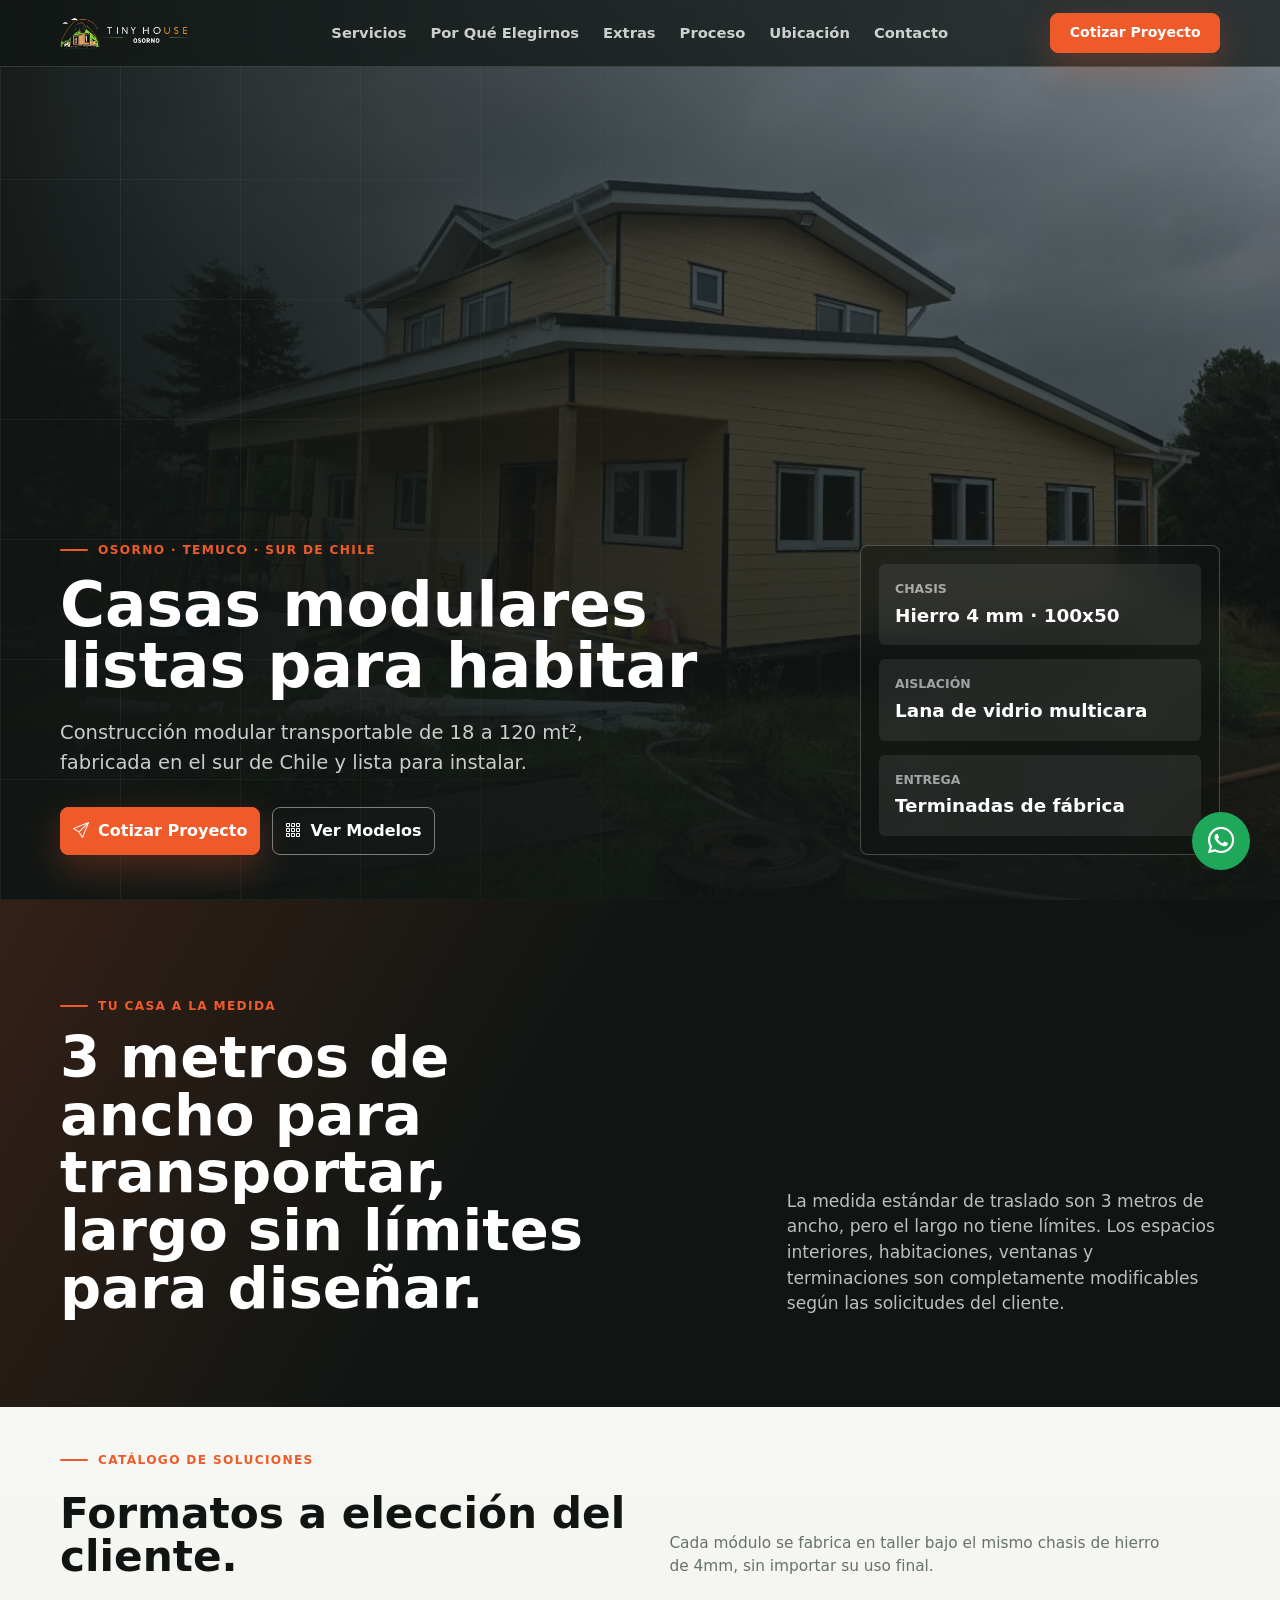
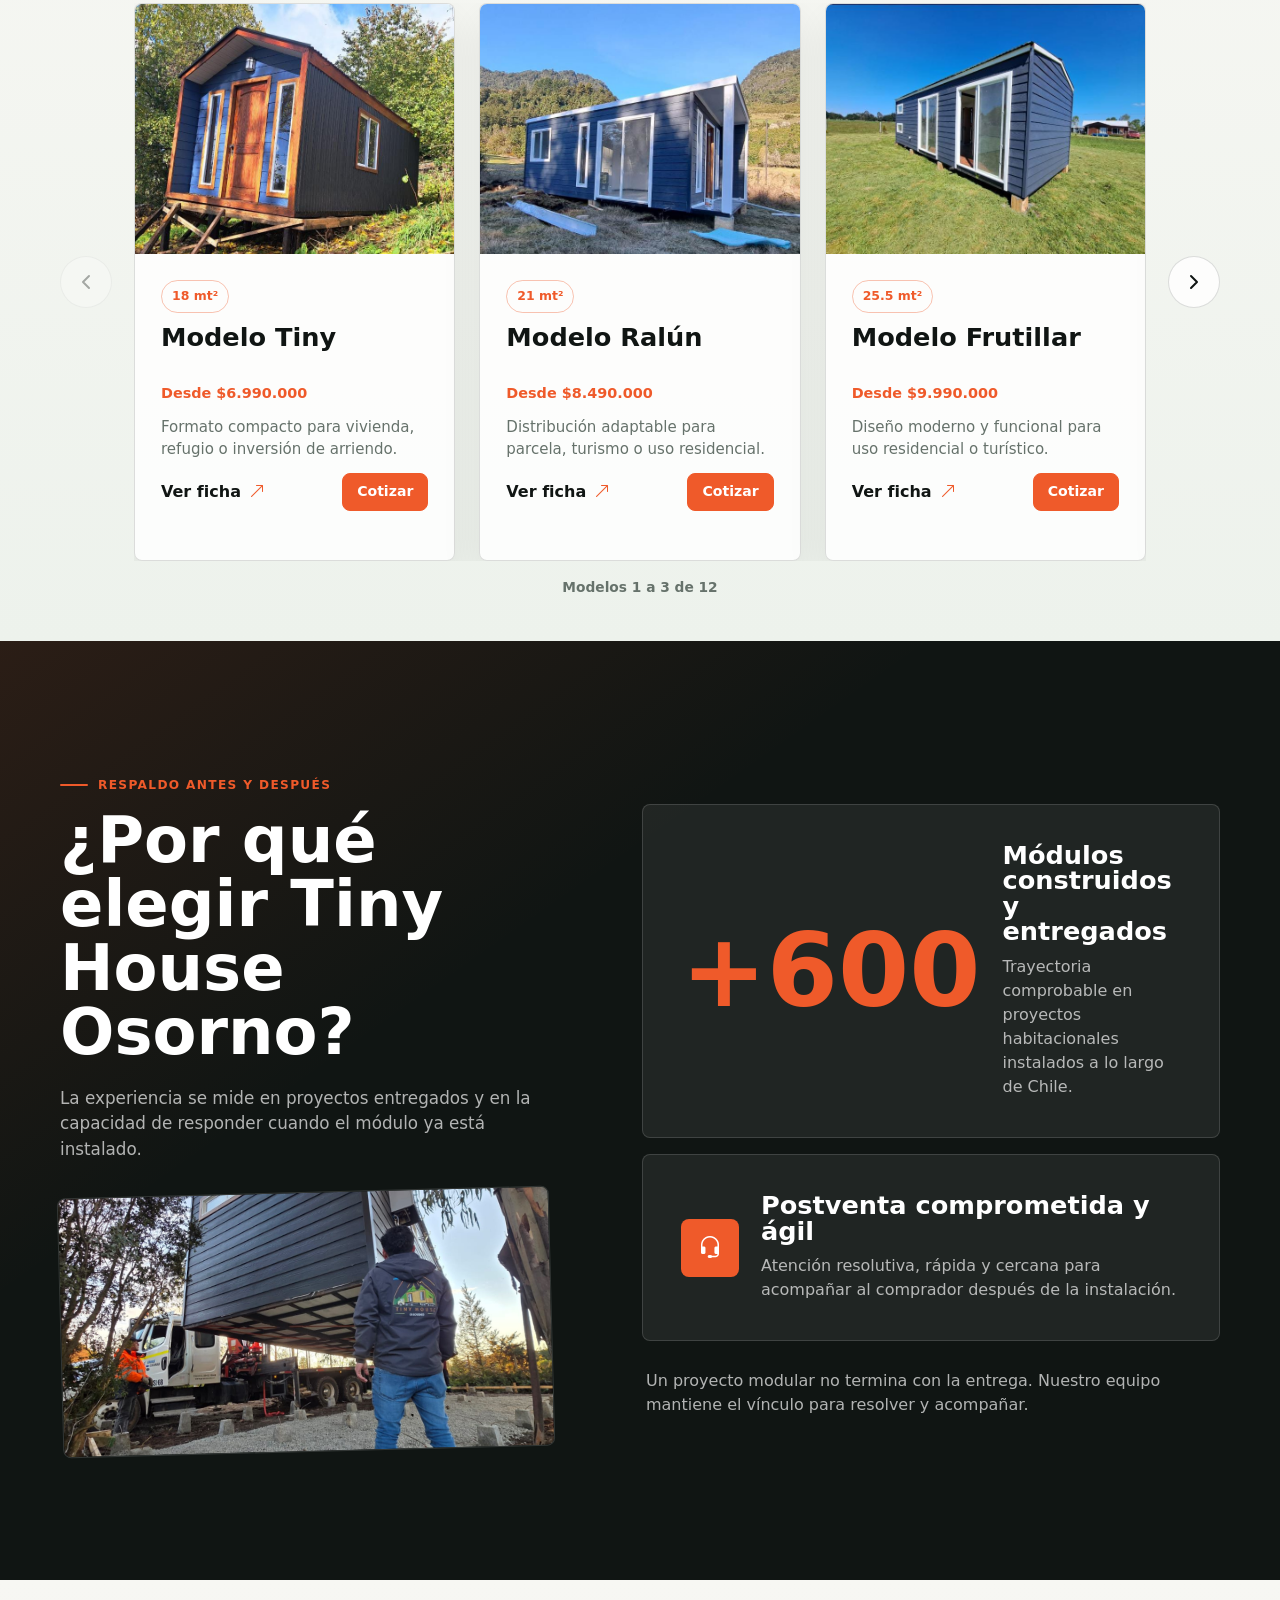
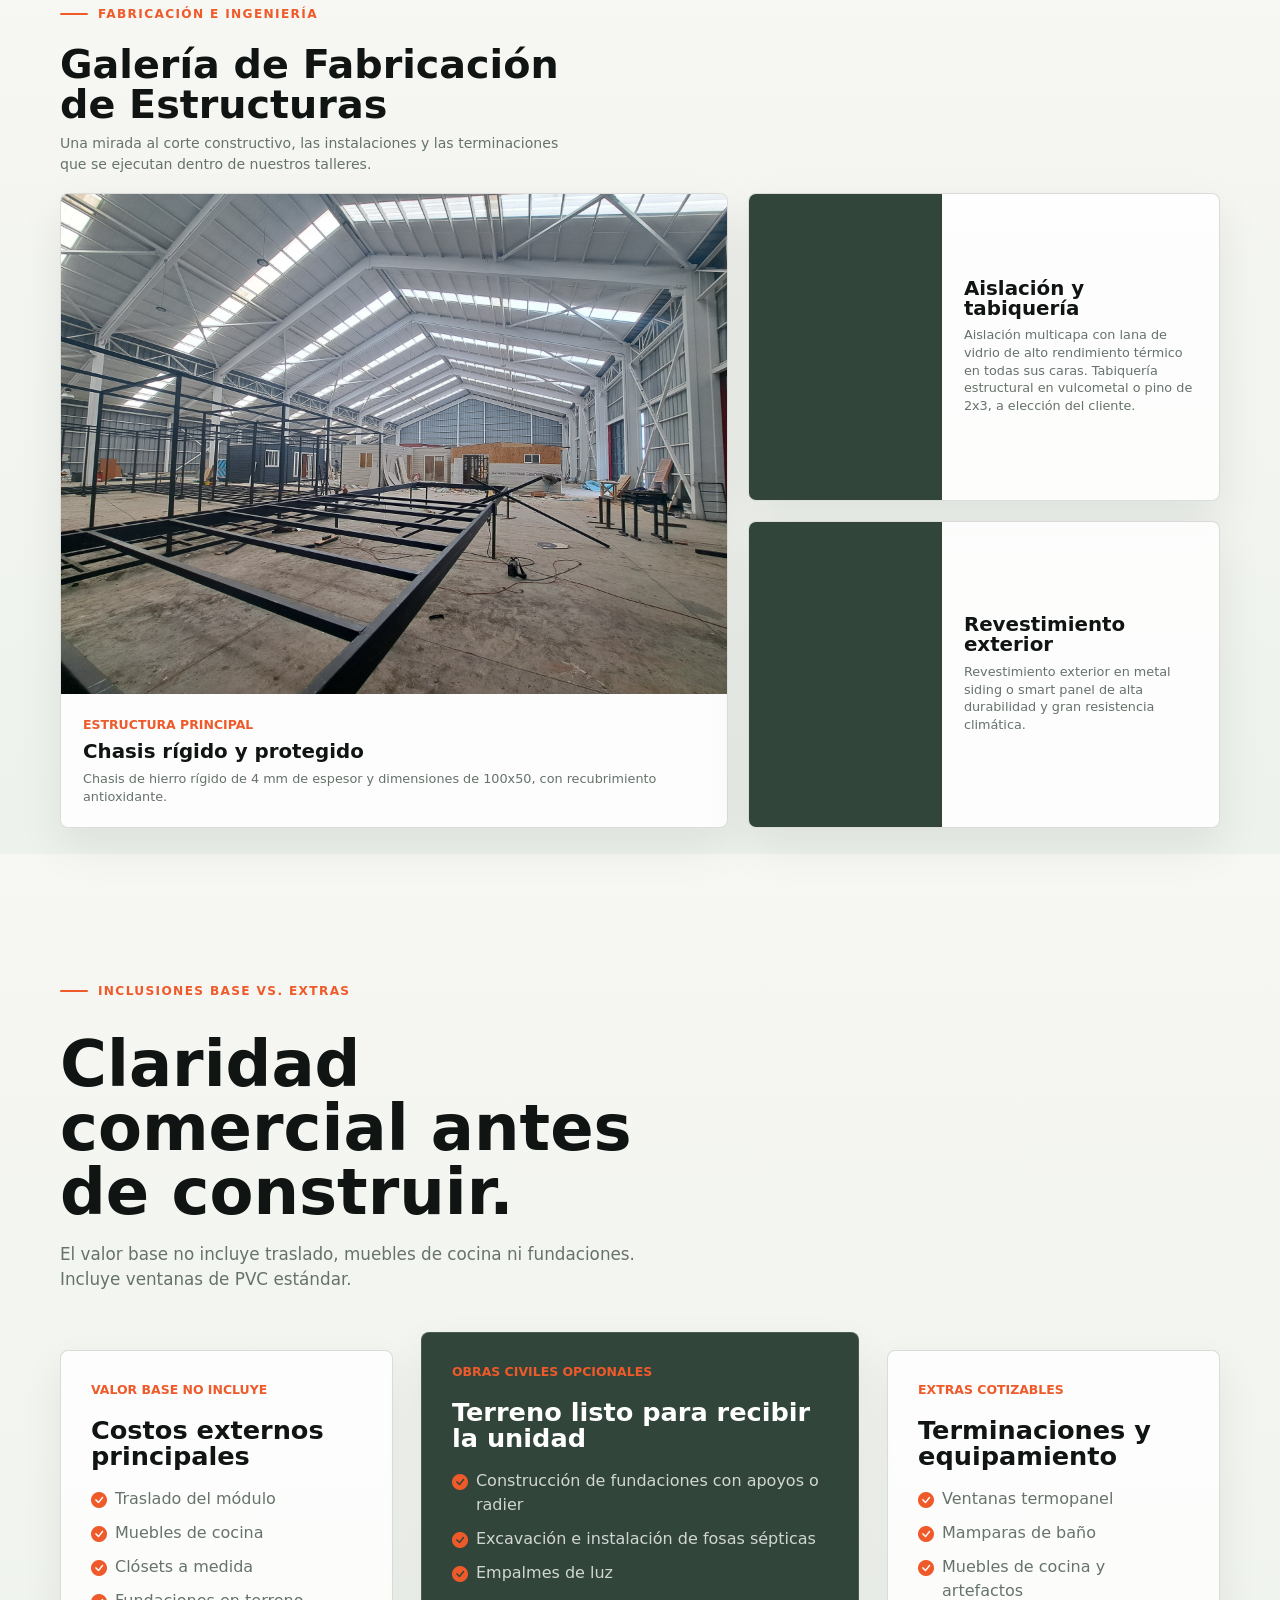
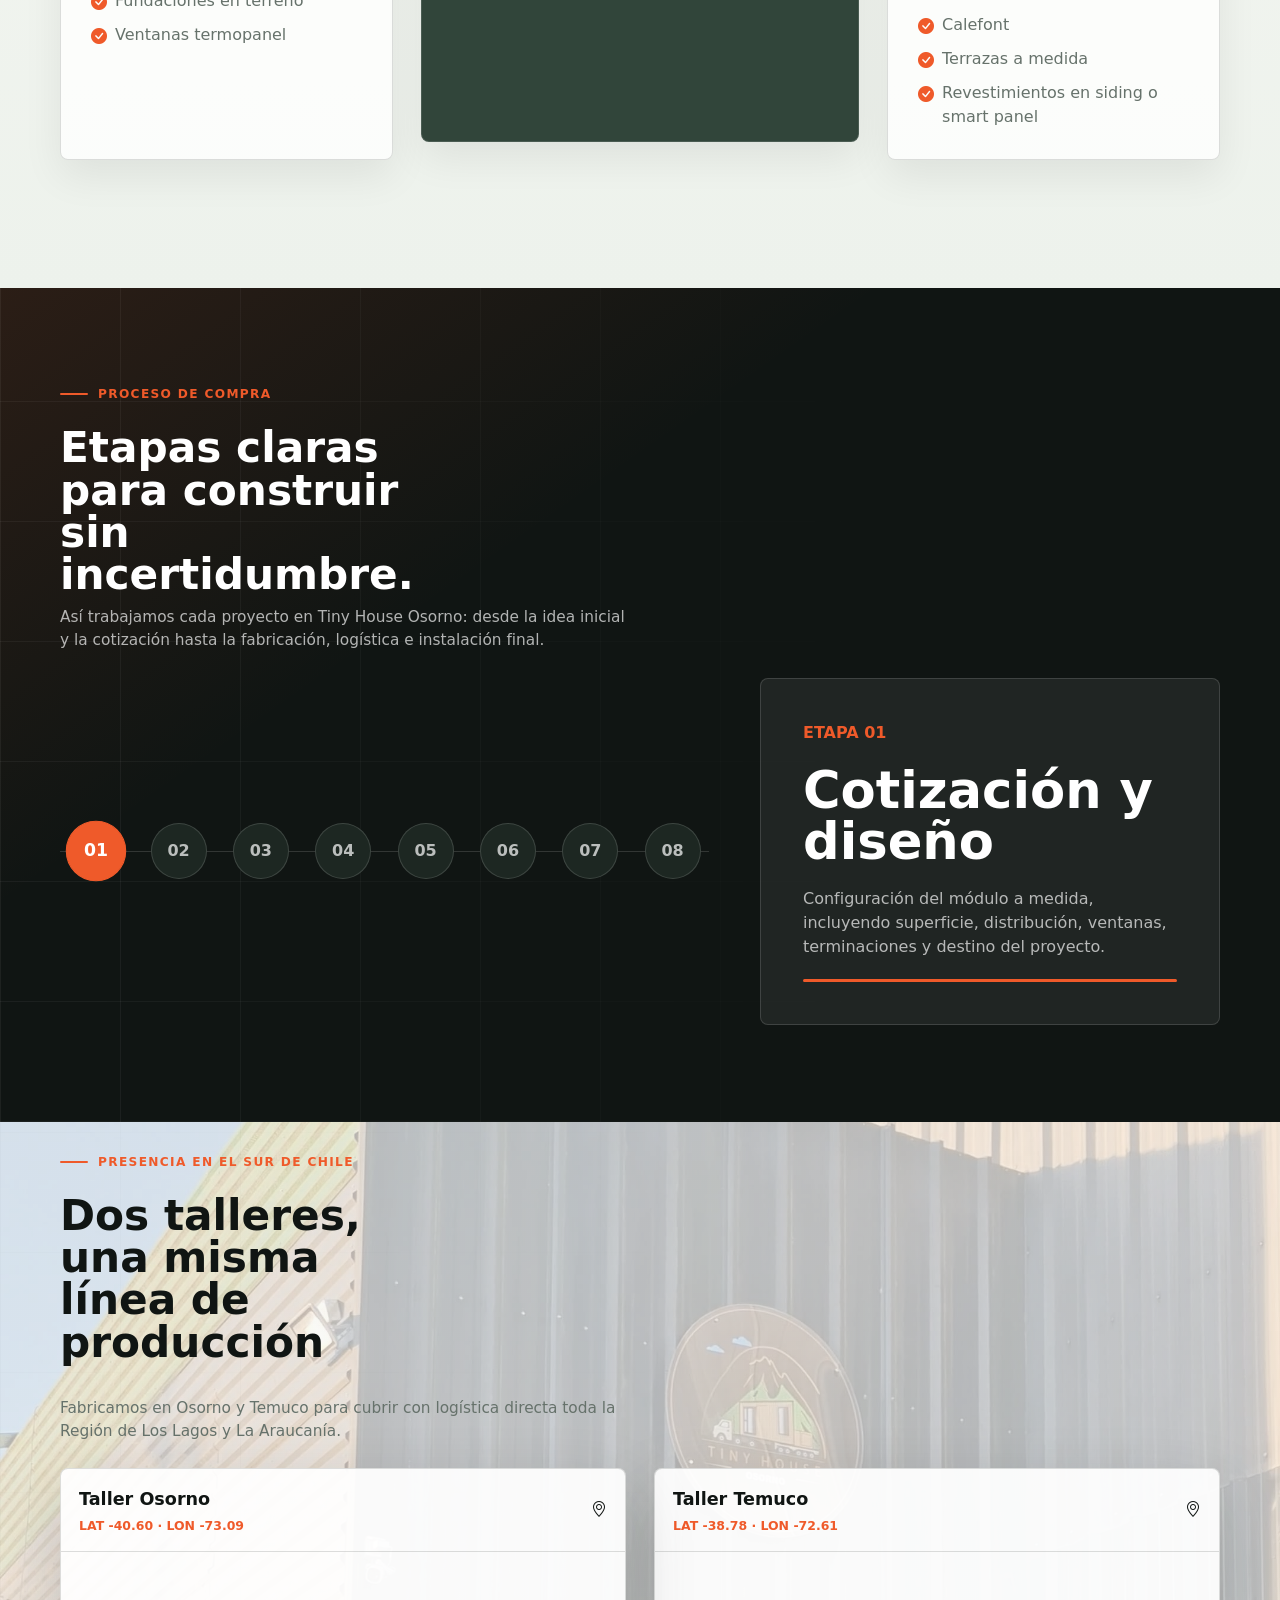
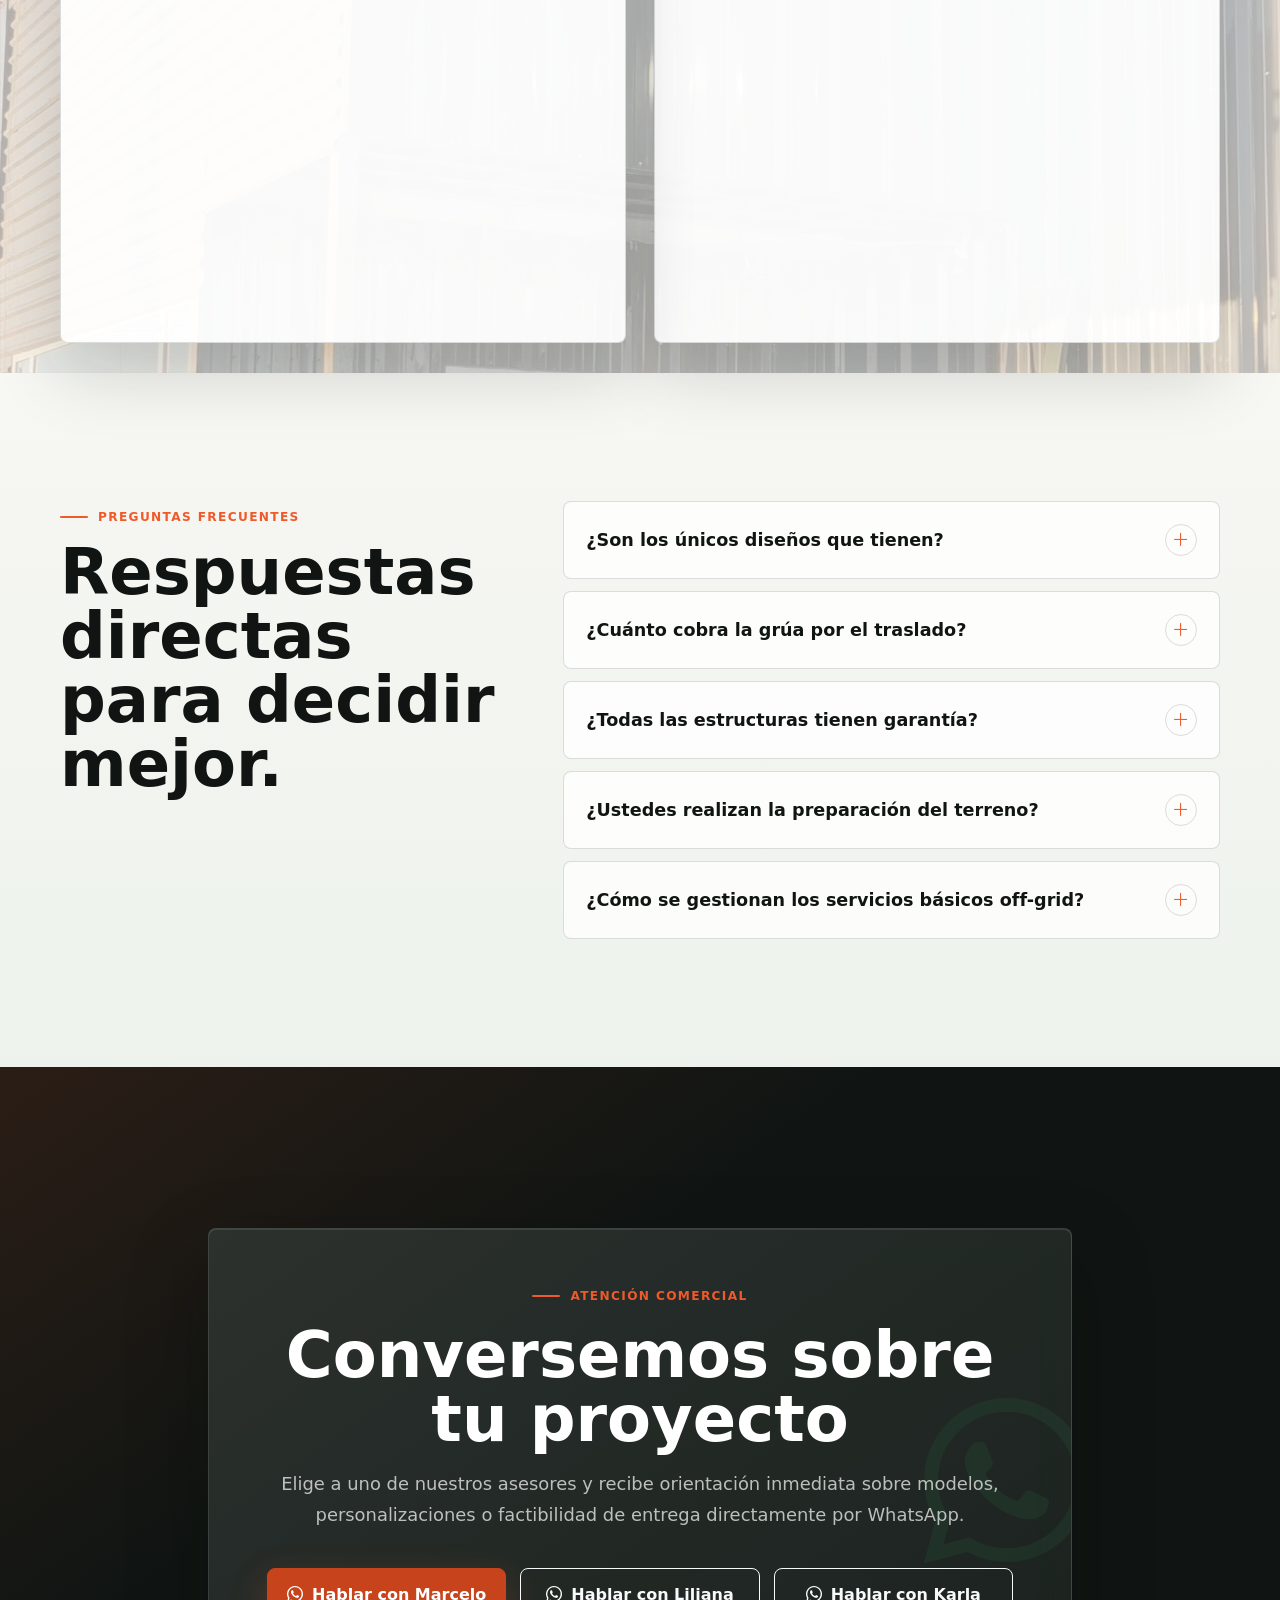
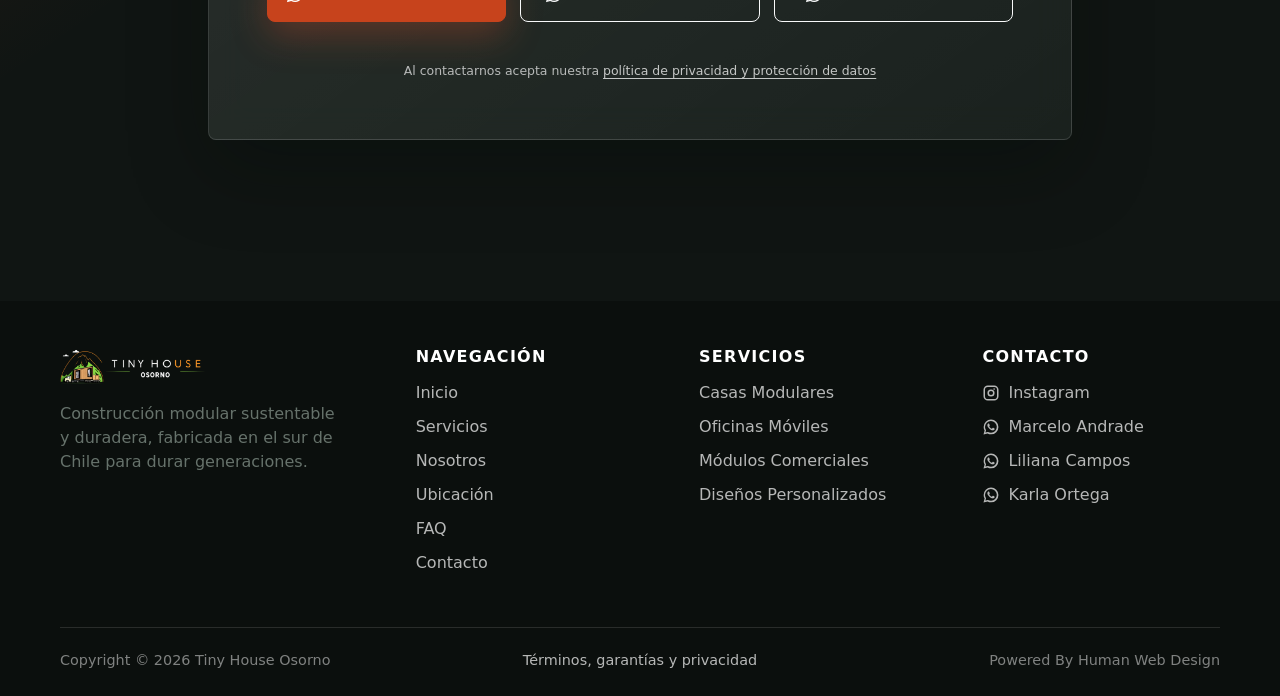
==== commit 143fac64: "update hero section" ====
--- a/index.html
+++ b/index.html
@@ -205,11 +205,11 @@
           </div>
           <div>
             <span>Aislación</span>
-            <strong>Lana de vidrio en todas las caras</strong>
+            <strong>Lana de vidrio multicara</strong>
           </div>
           <div>
             <span>Entrega</span>
-            <strong>Casas salen terminadas de fábrica</strong>
+            <strong>Terminadas de fábrica</strong>
           </div>
         </aside>
       </div>
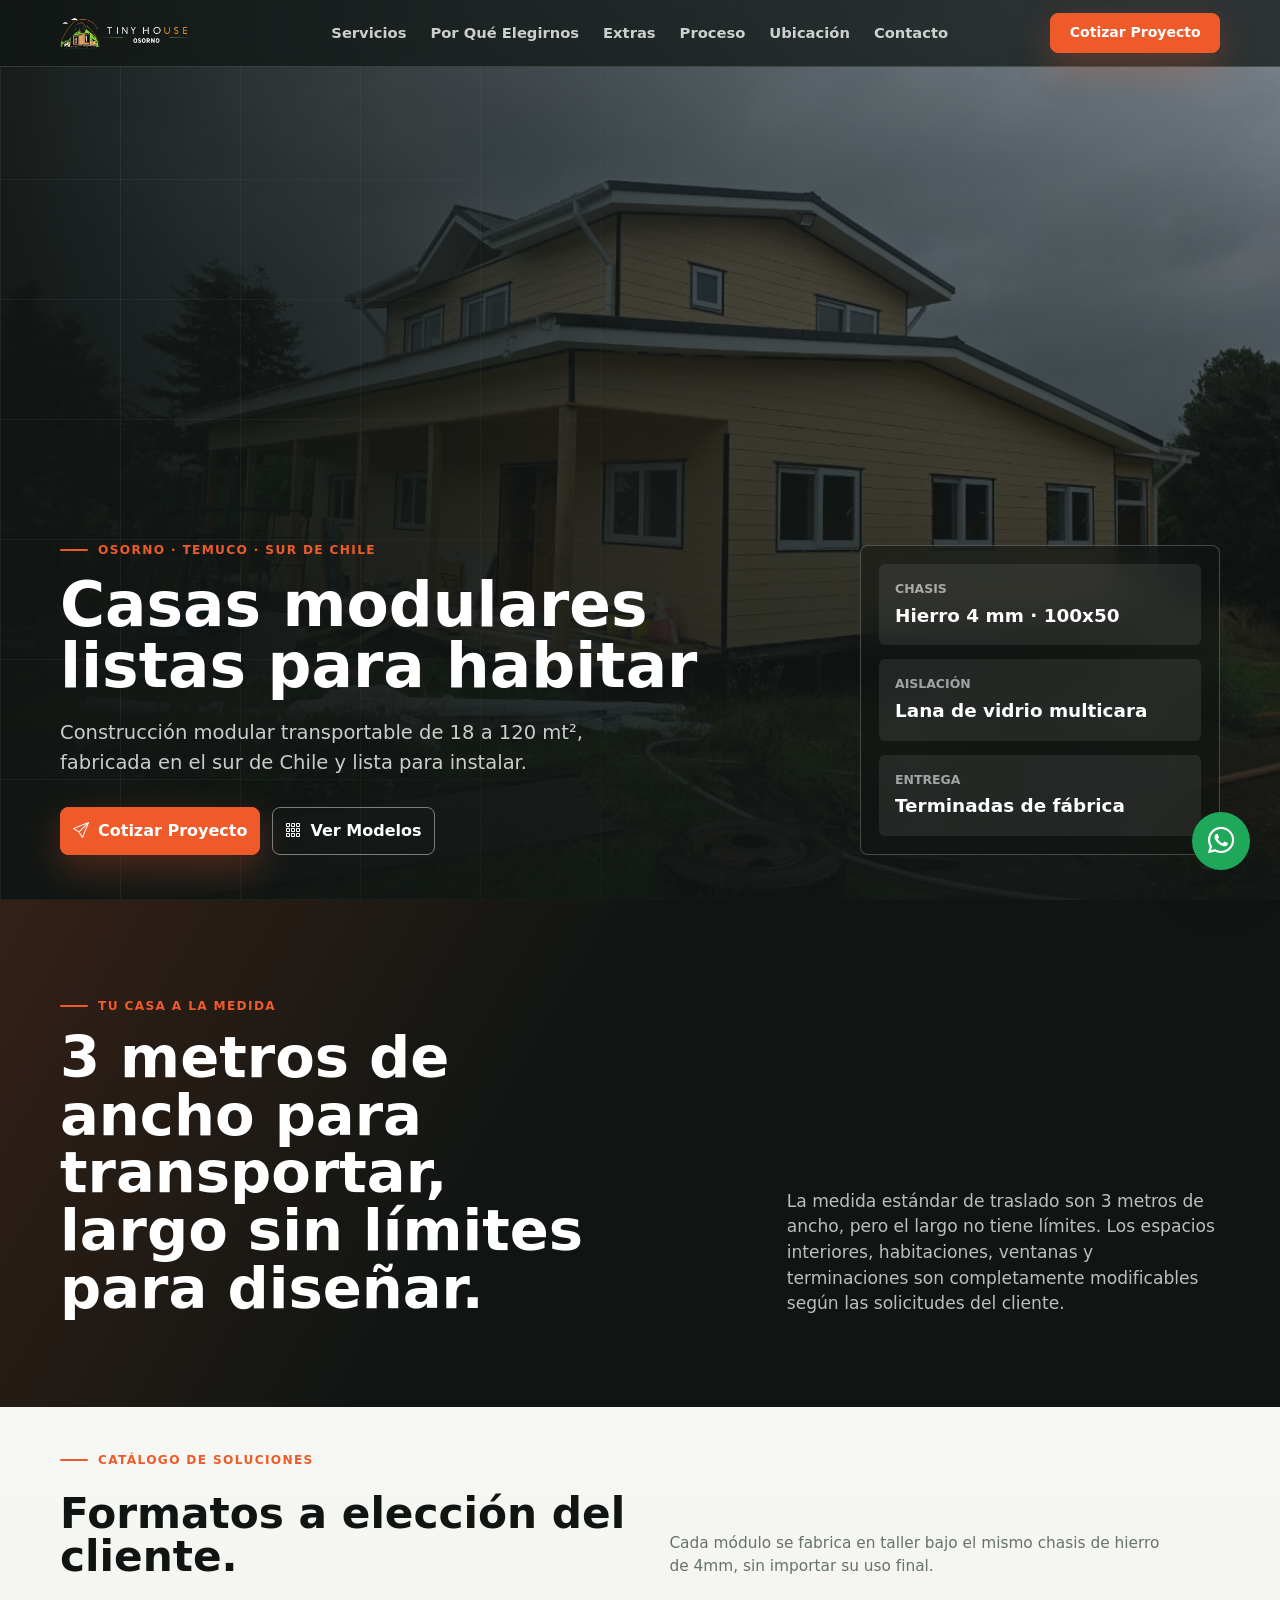
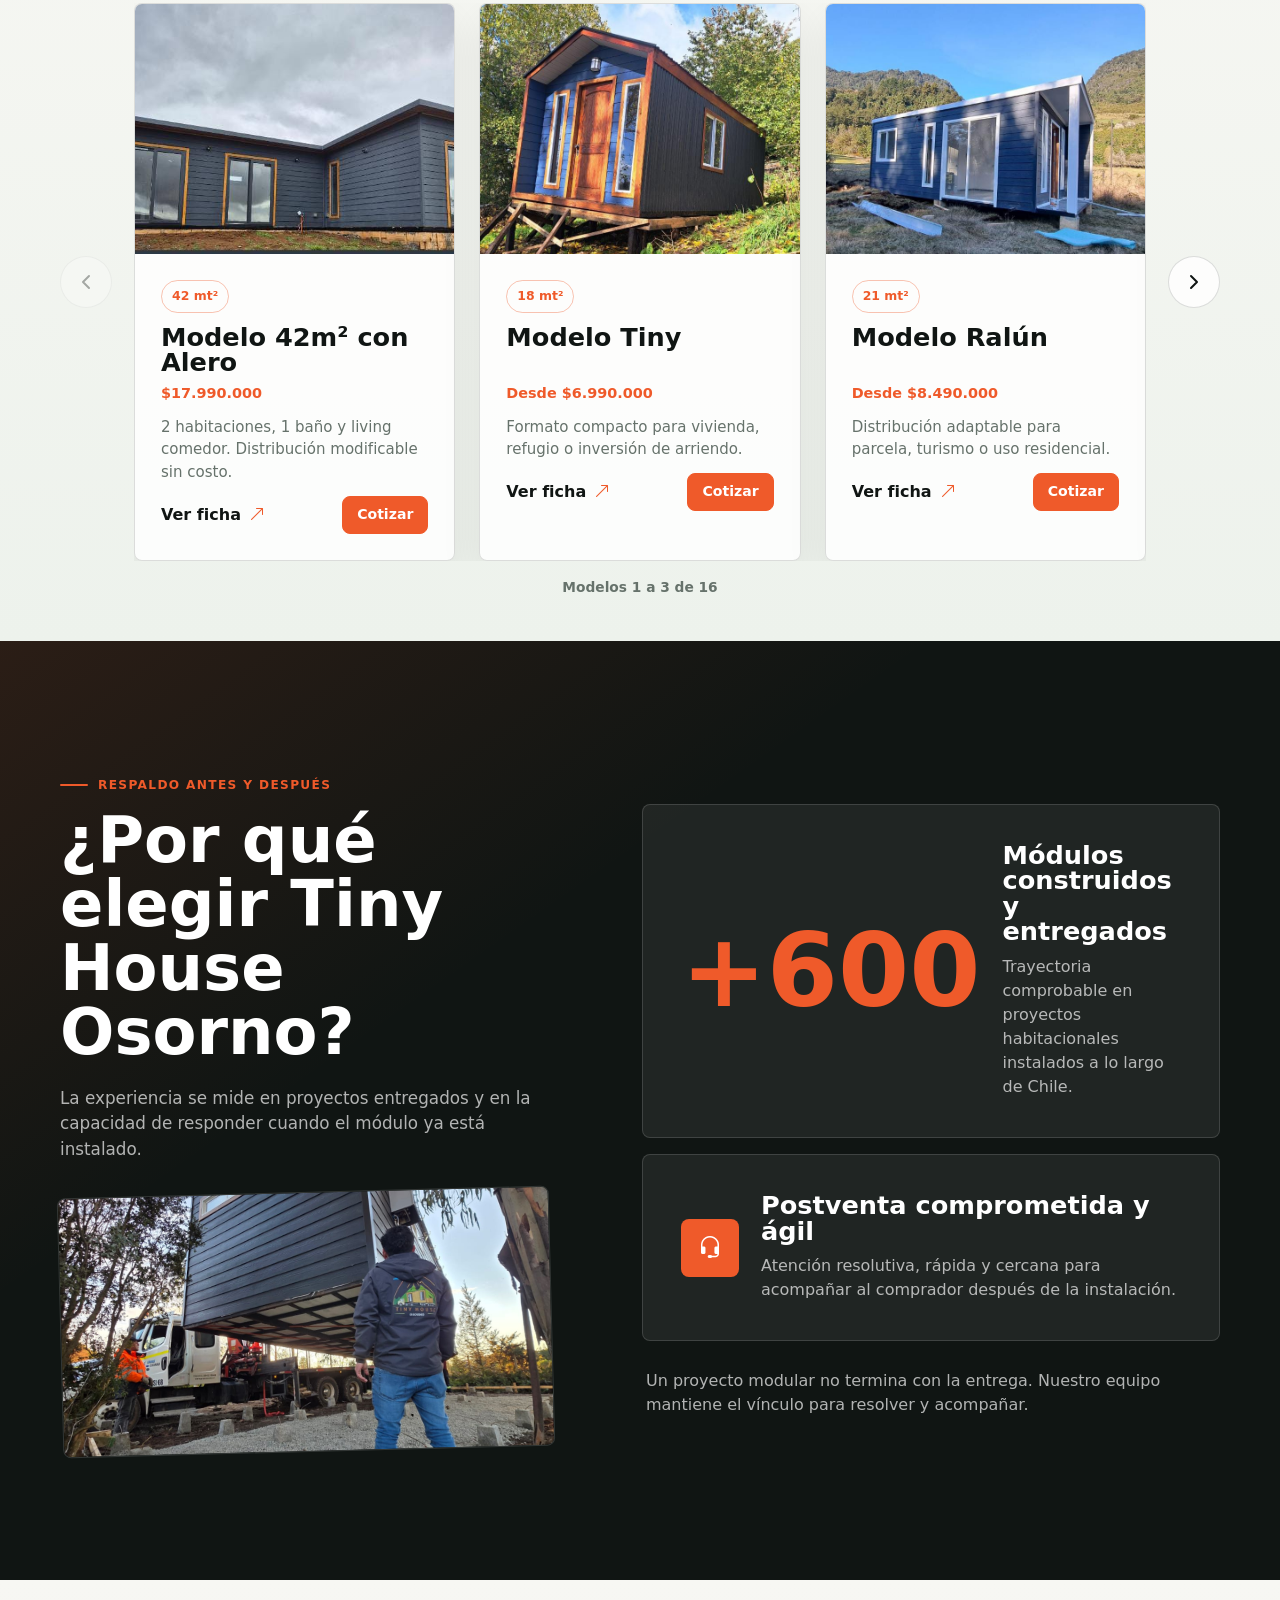
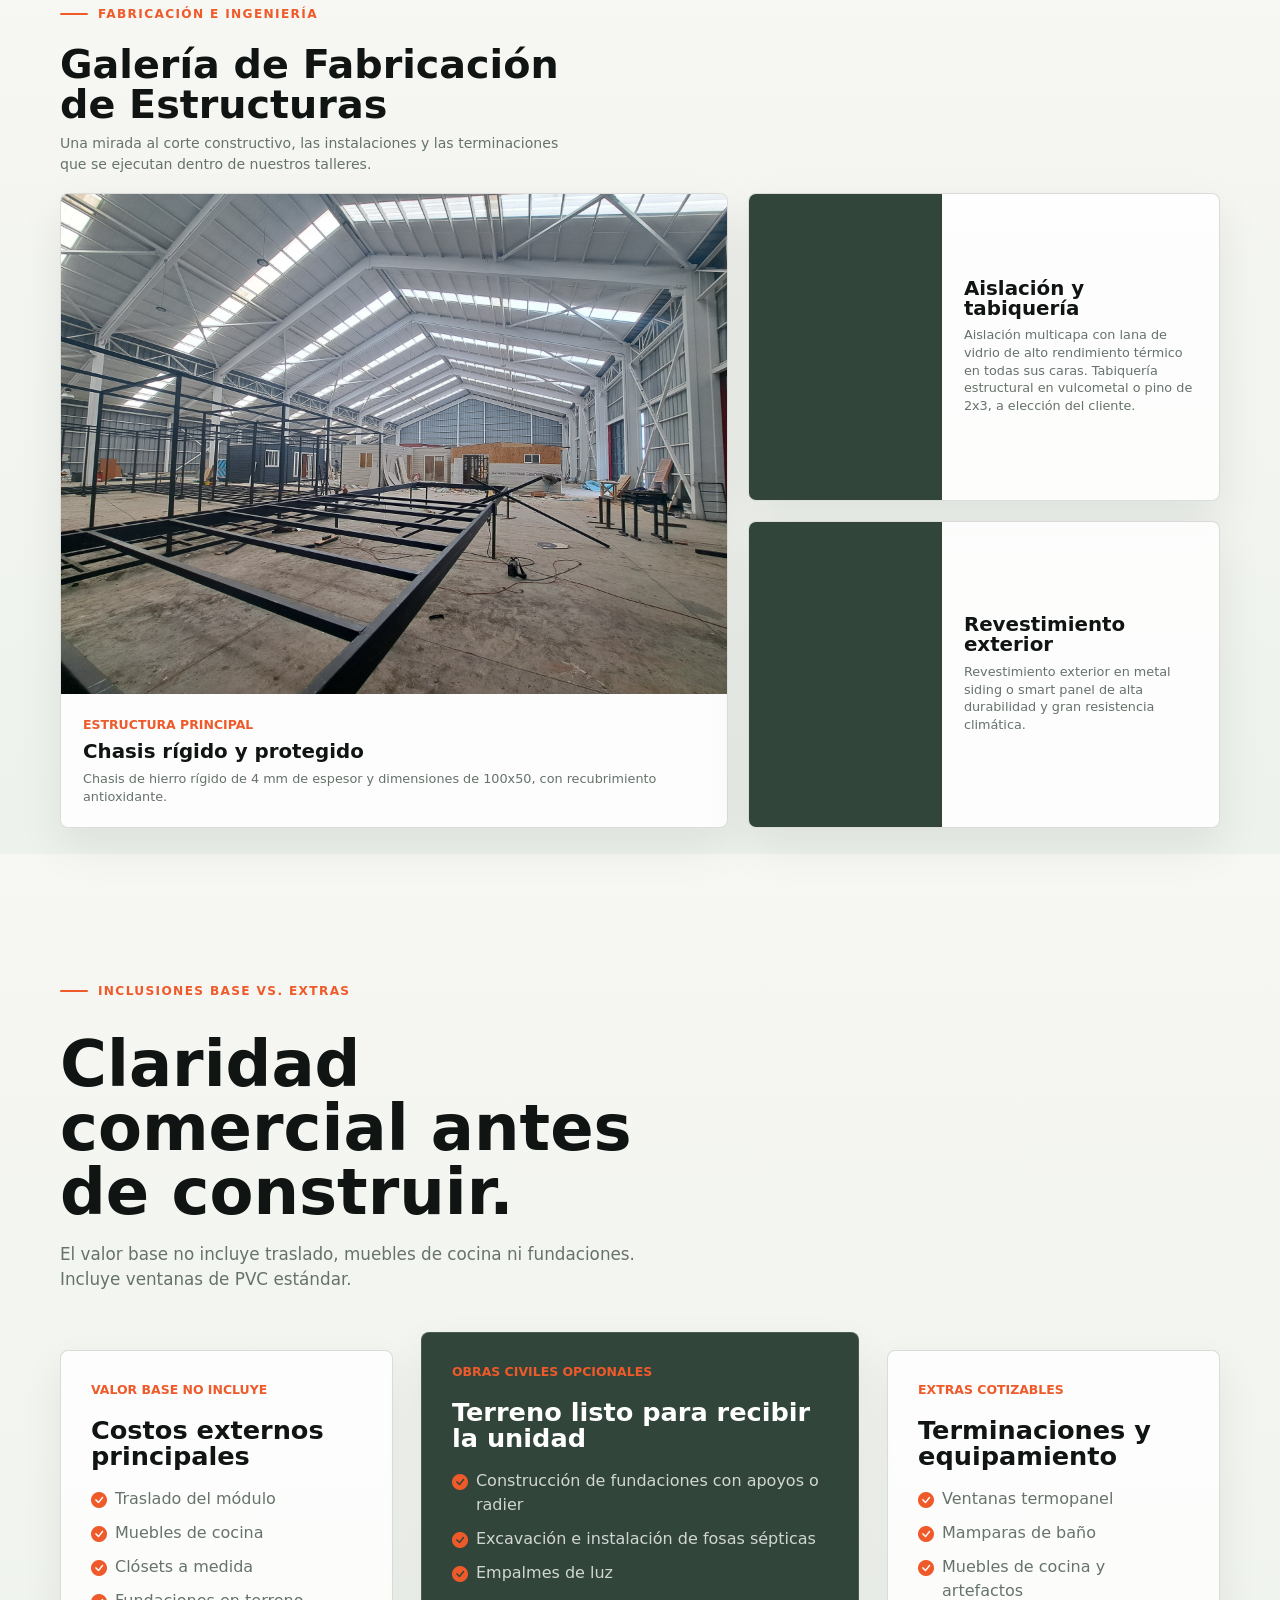
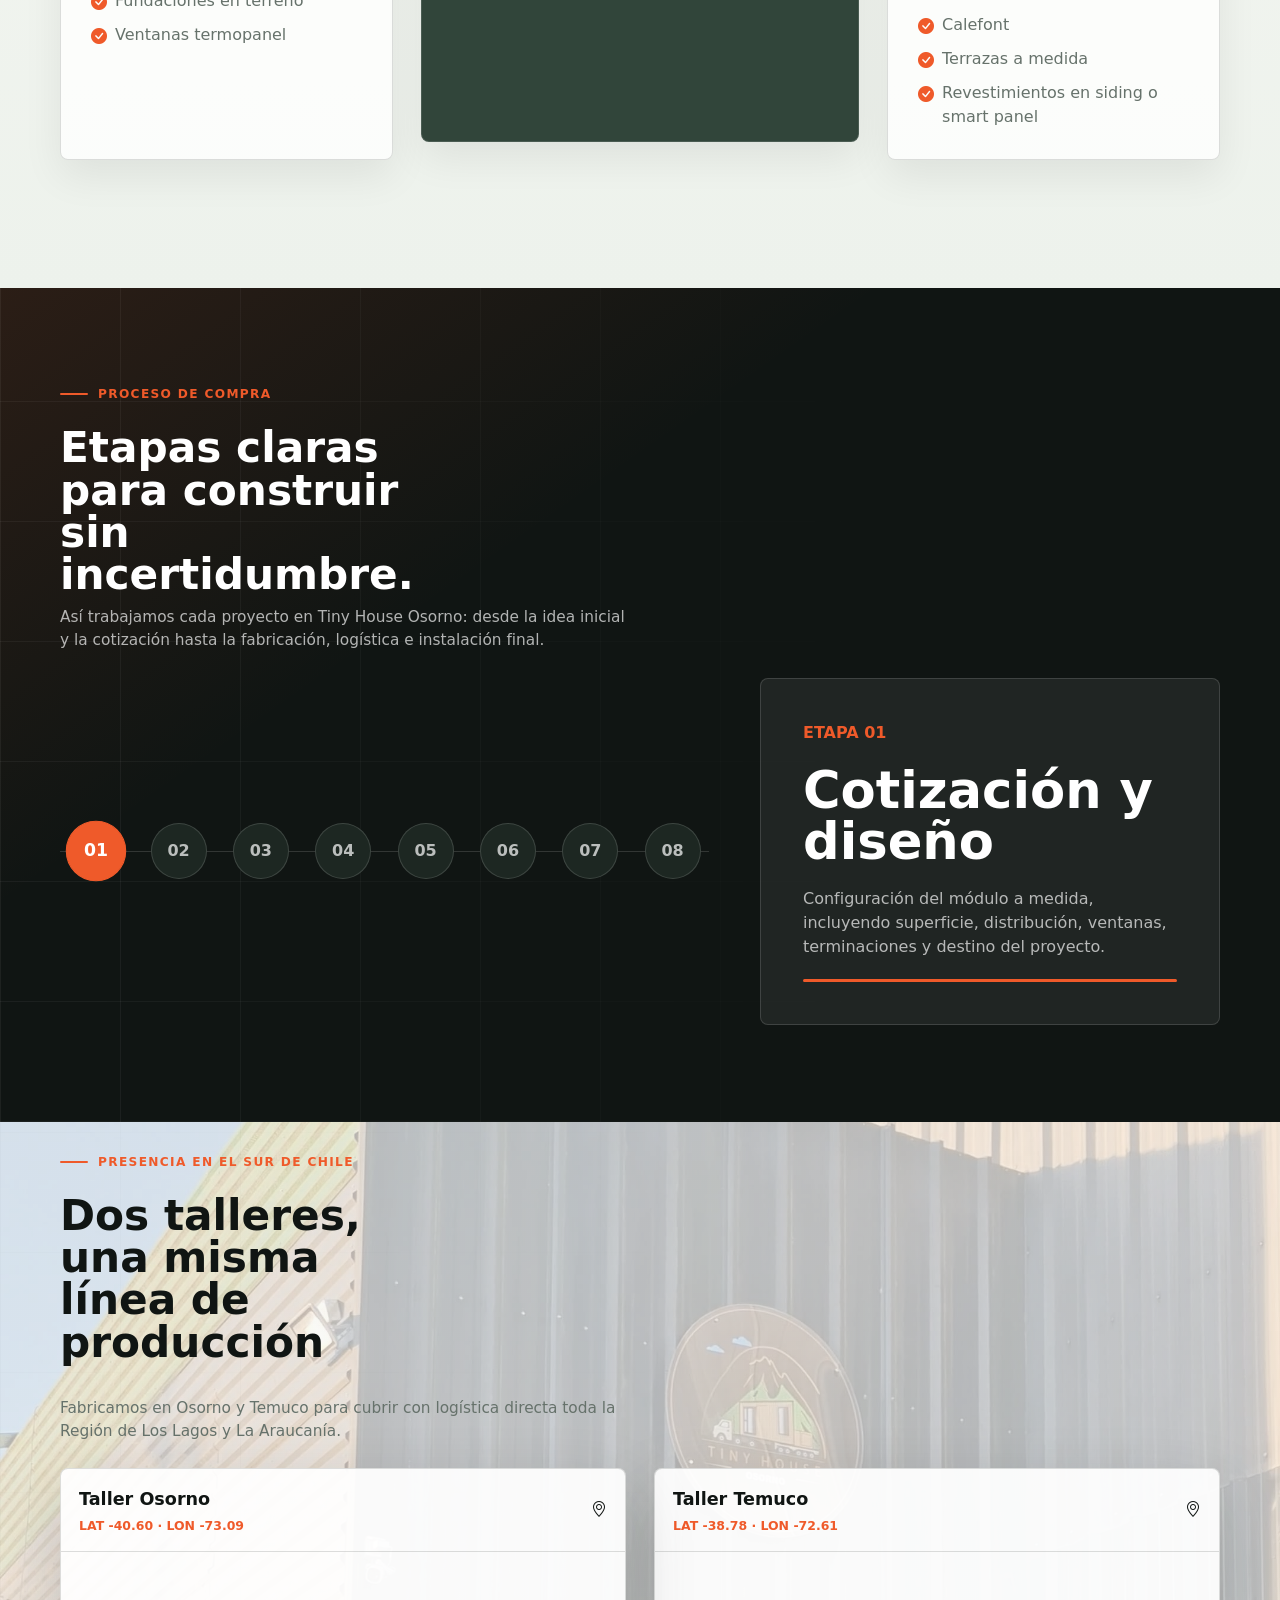
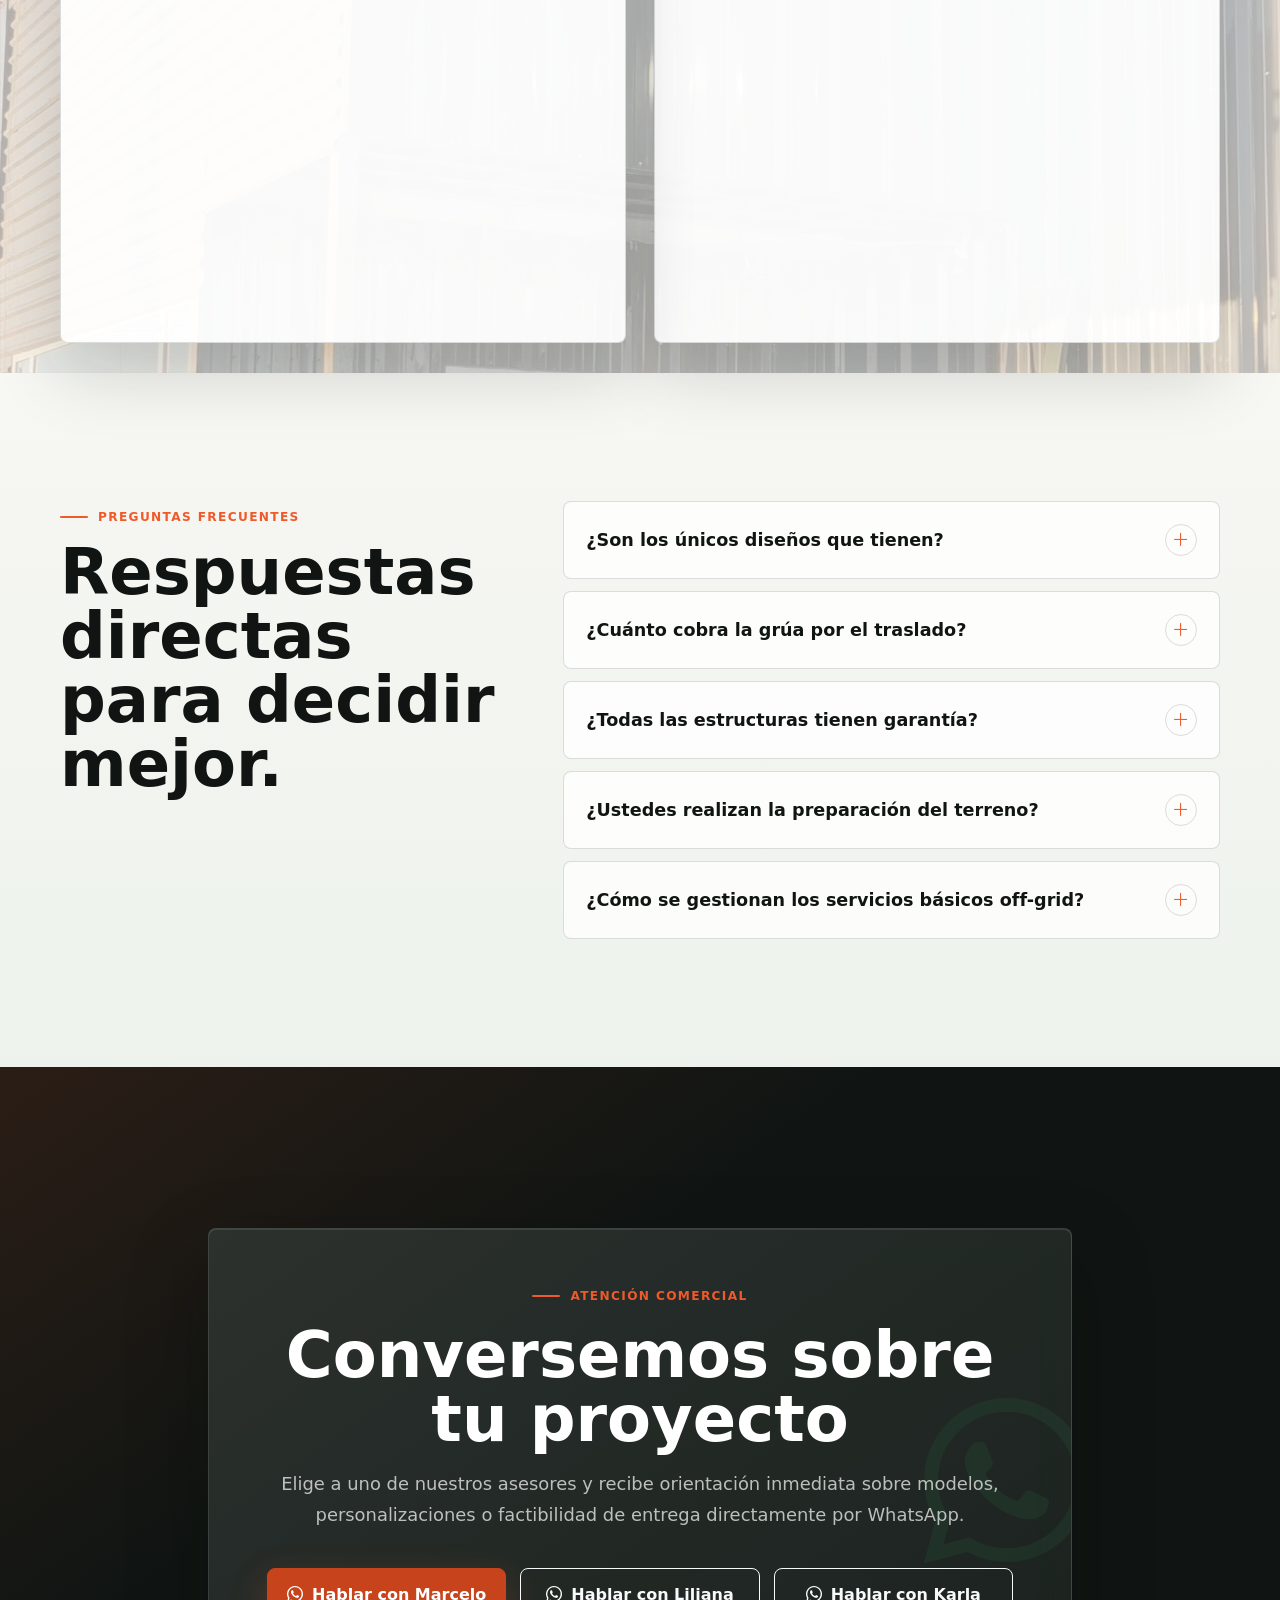
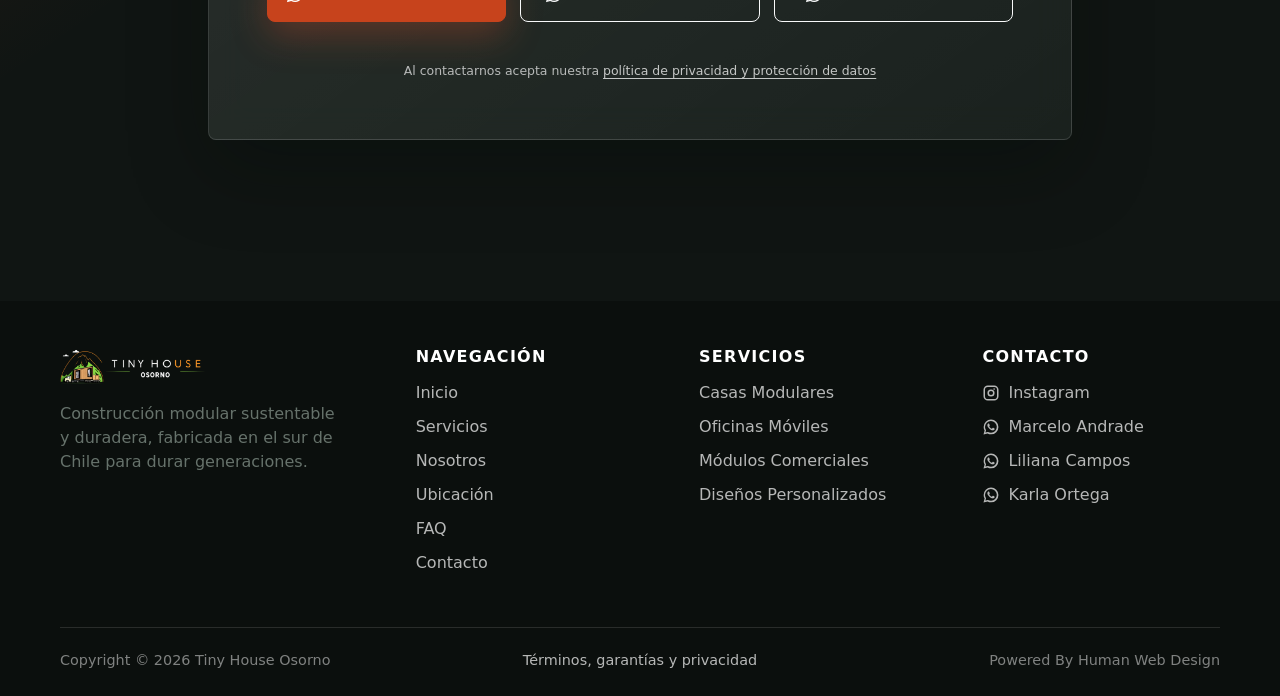
==== commit 9819efbc: "update catalogo" ====
--- a/index.html
+++ b/index.html
@@ -29,7 +29,7 @@
   <link rel="preconnect" href="https://code.jquery.com">
   <link href="https://cdn.jsdelivr.net/npm/bootstrap@5.3.3/dist/css/bootstrap.min.css" rel="stylesheet">
   <link href="https://cdn.jsdelivr.net/npm/bootstrap-icons@1.11.3/font/bootstrap-icons.min.css" rel="stylesheet">
-  <link rel="stylesheet" href="assets/css/styles.css?v=20260714-compact-nav">
+  <link rel="stylesheet" href="assets/css/styles.css?v=20260721-catalog-models">
   <link rel="icon" type="image/x-icon" href="assets/img/favicon.ico">
   <script src="assets/js/script.js?v=20260714-policy" defer></script>
   <script type="application/ld+json">
@@ -244,6 +244,20 @@
 
           <div class="portfolio-viewport">
             <div class="portfolio-track">
+              <article class="portfolio-card" data-model="42-alero" data-bs-toggle="modal" data-bs-target="#modal42Alero" role="button" tabindex="0" aria-haspopup="dialog" aria-label="Abrir detalles del modelo de 42 metros cuadrados con alero">
+                <figure class="portfolio-image"><img src="assets/img/modelos/42 mt2 con alero/42alero1.jpeg" alt="Modelo de 42 metros cuadrados con alero" loading="lazy" decoding="async"></figure>
+                <div class="portfolio-body">
+                  <span class="model-meta">42 mt²</span>
+                  <h3>Modelo 42m² con Alero</h3>
+                  <p class="portfolio-price">$17.990.000</p>
+                  <p>2 habitaciones, 1 baño y living comedor. Distribución modificable sin costo.</p>
+                  <div class="portfolio-actions">
+                    <span class="model-detail-btn">Ver ficha <i class="bi bi-arrow-up-right" aria-hidden="true"></i></span>
+                    <a class="portfolio-quote" href="https://wa.me/56975494479?text=Hola%20Marcelo,%20me%20interesa%20cotizar%20el%20Modelo%20de%2042mt2%20con%20Alero" target="_blank" rel="noopener">Cotizar</a>
+                  </div>
+                </div>
+              </article>
+
               <article class="portfolio-card" data-model="tiny" data-bs-toggle="modal" data-bs-target="#modalTiny" role="button" tabindex="0" aria-haspopup="dialog" aria-label="Abrir detalles del modelo Tiny de 18 metros cuadrados">
                 <figure class="portfolio-image"><img src="assets/img/modelos/tiny/tiny1.jpeg" alt="Modelo Tiny de 18 metros cuadrados" loading="lazy" decoding="async"></figure>
                 <div class="portfolio-body">
@@ -328,6 +342,20 @@
                 </div>
               </article>
 
+              <article class="portfolio-card" data-model="39-alero" data-bs-toggle="modal" data-bs-target="#modal39Alero" role="button" tabindex="0" aria-haspopup="dialog" aria-label="Abrir detalles del modelo de 39 metros cuadrados con alero">
+                <figure class="portfolio-image"><img src="assets/img/modelos/39 mt2 con alero/39alero1.jpeg" alt="Modelo de 39 metros cuadrados con alero" loading="lazy" decoding="async"></figure>
+                <div class="portfolio-body">
+                  <span class="model-meta">39 mt²</span>
+                  <h3>Modelo 39m² con Alero</h3>
+                  <p class="portfolio-price">$16.990.000</p>
+                  <p>2 habitaciones o 1 con walking closet, 1 baño y living comedor. No incluye muebles de cocina.</p>
+                  <div class="portfolio-actions">
+                    <span class="model-detail-btn">Ver ficha <i class="bi bi-arrow-up-right" aria-hidden="true"></i></span>
+                    <a class="portfolio-quote" href="https://wa.me/56975494479?text=Hola%20Marcelo,%20me%20interesa%20cotizar%20el%20Modelo%20de%2039mt2%20con%20Alero" target="_blank" rel="noopener">Cotizar</a>
+                  </div>
+                </div>
+              </article>
+
               <article class="portfolio-card" data-model="puyehue" data-bs-toggle="modal" data-bs-target="#modalPuyehue" role="button" tabindex="0" aria-haspopup="dialog" aria-label="Abrir detalles del modelo Puyehue de 42 metros cuadrados">
                 <figure class="portfolio-image"><img src="assets/img/modelos/puyehue/puyehue1.jpeg" alt="Modelo Puyehue de 42 metros cuadrados" loading="lazy" decoding="async"></figure>
                 <div class="portfolio-body">
@@ -356,6 +384,20 @@
                 </div>
               </article>
 
+              <article class="portfolio-card" data-model="premium-51" data-bs-toggle="modal" data-bs-target="#modalPremium51" role="button" tabindex="0" aria-haspopup="dialog" aria-label="Abrir detalles del modelo Línea Premium de 51 metros cuadrados">
+                <figure class="portfolio-image"><img src="assets/img/modelos/51 mt2 linea premium/premium51-1.jpeg" alt="Modelo Línea Premium de 51 metros cuadrados" loading="lazy" decoding="async"></figure>
+                <div class="portfolio-body">
+                  <span class="model-meta">51 mt²</span>
+                  <h3>Modelo Línea Premium 51m²</h3>
+                  <p class="portfolio-price">$29.990.000</p>
+                  <p>Equipamiento premium, clósets a medida y termopanel. Terraza y traslado por separado.</p>
+                  <div class="portfolio-actions">
+                    <span class="model-detail-btn">Ver ficha <i class="bi bi-arrow-up-right" aria-hidden="true"></i></span>
+                    <a class="portfolio-quote" href="https://wa.me/56975494479?text=Hola%20Marcelo,%20me%20interesa%20cotizar%20el%20Modelo%20Linea%20Premium%20de%2051mt2" target="_blank" rel="noopener">Cotizar</a>
+                  </div>
+                </div>
+              </article>
+
               <article class="portfolio-card" data-model="patagonia" data-bs-toggle="modal" data-bs-target="#modalPatagonia" role="button" tabindex="0" aria-haspopup="dialog" aria-label="Abrir detalles del modelo Patagonia de 54 metros cuadrados">
                 <figure class="portfolio-image"><img src="assets/img/modelos/patagonia/patagonia1.jpeg" alt="Modelo Patagonia de 54 metros cuadrados compuesto por tres módulos" loading="lazy" decoding="async"></figure>
                 <div class="portfolio-body">
@@ -366,6 +408,20 @@
                   <div class="portfolio-actions">
                     <span class="model-detail-btn">Ver ficha <i class="bi bi-arrow-up-right" aria-hidden="true"></i></span>
                     <a class="portfolio-quote" href="https://wa.me/56975494479?text=Hola%20Marcelo,%20me%20interesa%20cotizar%20el%20Modelo%20Patagonia%20de%2054mt2" target="_blank" rel="noopener">Cotizar</a>
+                  </div>
+                </div>
+              </article>
+
+              <article class="portfolio-card" data-model="57-altura" data-bs-toggle="modal" data-bs-target="#modal57Altura" role="button" tabindex="0" aria-haspopup="dialog" aria-label="Abrir detalles del modelo de 57 metros cuadrados en altura">
+                <figure class="portfolio-image"><img src="assets/img/modelos/57 mt2 en altura/57altura1.jpeg" alt="Modelo de 57 metros cuadrados en altura" loading="lazy" decoding="async"></figure>
+                <div class="portfolio-body">
+                  <span class="model-meta">57 mt²</span>
+                  <h3>Modelo 57m² en Altura</h3>
+                  <p class="portfolio-price">$24.990.000</p>
+                  <p>3 dormitorios, 1 baño, amplia cocina y living comedor con mayor altura interior.</p>
+                  <div class="portfolio-actions">
+                    <span class="model-detail-btn">Ver ficha <i class="bi bi-arrow-up-right" aria-hidden="true"></i></span>
+                    <a class="portfolio-quote" href="https://wa.me/56975494479?text=Hola%20Marcelo,%20me%20interesa%20cotizar%20el%20Modelo%20de%2057mt2%20en%20Altura" target="_blank" rel="noopener">Cotizar</a>
                   </div>
                 </div>
               </article>
@@ -420,7 +476,7 @@
             </svg>
           </button>
         </div>
-        <p class="portfolio-status" aria-live="polite"><span id="portfolioStatus">Modelos 1 a 3 de 11</span></p>
+        <p class="portfolio-status" aria-live="polite"><span id="portfolioStatus">Modelos 1 a 3 de 16</span></p>
       </div>
     </section>
 
@@ -706,6 +762,192 @@
       </div>
     </section>
   </main>
+
+  <div class="modal fade model-modal" id="modal42Alero" tabindex="-1" aria-labelledby="modal42AleroLabel" aria-hidden="true">
+    <div class="modal-dialog modal-dialog-centered modal-dialog-scrollable">
+      <div class="modal-content">
+        <div class="modal-header">
+          <div>
+            <span class="modal-kicker">Catálogo Tiny House Osorno</span>
+            <h2 class="modal-title" id="modal42AleroLabel">Modelo 42m² con Alero</h2>
+          </div>
+          <button type="button" class="btn-close" data-bs-dismiss="modal" aria-label="Cerrar"></button>
+        </div>
+        <div class="modal-body">
+          <article class="model-modal-panel">
+            <div class="model-modal-grid">
+              <div id="modal42AleroGallery" class="carousel slide model-gallery" data-bs-interval="false" data-bs-touch="true">
+                <div class="carousel-inner">
+                  <div class="carousel-item active"><img src="assets/img/modelos/42 mt2 con alero/42alero1.jpeg" alt="Galería del modelo de 42m² con alero, foto 1" loading="lazy" decoding="async"></div>
+                  <div class="carousel-item"><img src="assets/img/modelos/42 mt2 con alero/42alero2.jpeg" alt="Galería del modelo de 42m² con alero, foto 2" loading="lazy" decoding="async"></div>
+                  <div class="carousel-item"><img src="assets/img/modelos/42 mt2 con alero/42alero3.jpeg" alt="Galería del modelo de 42m² con alero, foto 3" loading="lazy" decoding="async"></div>
+                  <div class="carousel-item"><img src="assets/img/modelos/42 mt2 con alero/42alero4.jpeg" alt="Galería del modelo de 42m² con alero, foto 4" loading="lazy" decoding="async"></div>
+                  <div class="carousel-item"><img src="assets/img/modelos/42 mt2 con alero/42alero5.jpeg" alt="Galería del modelo de 42m² con alero, foto 5" loading="lazy" decoding="async"></div>
+                </div>
+                <button class="carousel-control-prev" type="button" data-bs-target="#modal42AleroGallery" data-bs-slide="prev"><span class="carousel-control-prev-icon" aria-hidden="true"></span><span class="visually-hidden">Imagen anterior</span></button>
+                <button class="carousel-control-next" type="button" data-bs-target="#modal42AleroGallery" data-bs-slide="next"><span class="carousel-control-next-icon" aria-hidden="true"></span><span class="visually-hidden">Imagen siguiente</span></button>
+              </div>
+              <div class="model-modal-copy">
+                <div class="model-modal-meta">
+                  <span class="model-modal-size">42 mt²</span>
+                  <span class="model-modal-price">$17.990.000</span>
+                </div>
+                <h3>Comodidad con distribución flexible</h3>
+                <ul class="model-spec-list">
+                  <li>2 habitaciones</li>
+                  <li>1 baño</li>
+                  <li>Living comedor integrado</li>
+                  <li>Distribución modificable sin costo</li>
+                </ul>
+                <a class="btn btn-accent model-modal-quote" href="https://wa.me/56975494479?text=Hola%20Marcelo,%20me%20interesa%20cotizar%20el%20Modelo%20de%2042mt2%20con%20Alero" target="_blank" rel="noopener"><i class="bi bi-whatsapp" aria-hidden="true"></i>Cotizar modelo</a>
+              </div>
+            </div>
+          </article>
+        </div>
+      </div>
+    </div>
+  </div>
+
+  <div class="modal fade model-modal" id="modal39Alero" tabindex="-1" aria-labelledby="modal39AleroLabel" aria-hidden="true">
+    <div class="modal-dialog modal-dialog-centered modal-dialog-scrollable">
+      <div class="modal-content">
+        <div class="modal-header">
+          <div>
+            <span class="modal-kicker">Catálogo Tiny House Osorno</span>
+            <h2 class="modal-title" id="modal39AleroLabel">Modelo 39m² con Alero</h2>
+          </div>
+          <button type="button" class="btn-close" data-bs-dismiss="modal" aria-label="Cerrar"></button>
+        </div>
+        <div class="modal-body">
+          <article class="model-modal-panel">
+            <div class="model-modal-grid">
+              <div id="modal39AleroGallery" class="carousel slide model-gallery" data-bs-interval="false" data-bs-touch="true">
+                <div class="carousel-inner">
+                  <div class="carousel-item active"><img src="assets/img/modelos/39 mt2 con alero/39alero1.jpeg" alt="Galería del modelo de 39m² con alero, foto 1" loading="lazy" decoding="async"></div>
+                  <div class="carousel-item"><img src="assets/img/modelos/39 mt2 con alero/39alero2.jpeg" alt="Galería del modelo de 39m² con alero, foto 2" loading="lazy" decoding="async"></div>
+                  <div class="carousel-item"><img src="assets/img/modelos/39 mt2 con alero/39alero3.jpeg" alt="Galería del modelo de 39m² con alero, foto 3" loading="lazy" decoding="async"></div>
+                  <div class="carousel-item"><img src="assets/img/modelos/39 mt2 con alero/39alero4.jpeg" alt="Galería del modelo de 39m² con alero, foto 4" loading="lazy" decoding="async"></div>
+                  <div class="carousel-item"><img src="assets/img/modelos/39 mt2 con alero/39alero5.jpeg" alt="Galería del modelo de 39m² con alero, foto 5" loading="lazy" decoding="async"></div>
+                  <div class="carousel-item"><img src="assets/img/modelos/39 mt2 con alero/39alero6.jpeg" alt="Galería del modelo de 39m² con alero, foto 6" loading="lazy" decoding="async"></div>
+                  <div class="carousel-item"><img src="assets/img/modelos/39 mt2 con alero/39alero7.jpeg" alt="Galería del modelo de 39m² con alero, foto 7" loading="lazy" decoding="async"></div>
+                  <div class="carousel-item"><img src="assets/img/modelos/39 mt2 con alero/39alero8.jpeg" alt="Galería del modelo de 39m² con alero, foto 8" loading="lazy" decoding="async"></div>
+                  <div class="carousel-item"><img src="assets/img/modelos/39 mt2 con alero/39alero9.jpeg" alt="Galería del modelo de 39m² con alero, foto 9" loading="lazy" decoding="async"></div>
+                </div>
+                <button class="carousel-control-prev" type="button" data-bs-target="#modal39AleroGallery" data-bs-slide="prev"><span class="carousel-control-prev-icon" aria-hidden="true"></span><span class="visually-hidden">Imagen anterior</span></button>
+                <button class="carousel-control-next" type="button" data-bs-target="#modal39AleroGallery" data-bs-slide="next"><span class="carousel-control-next-icon" aria-hidden="true"></span><span class="visually-hidden">Imagen siguiente</span></button>
+              </div>
+              <div class="model-modal-copy">
+                <div class="model-modal-meta">
+                  <span class="model-modal-size">39 mt²</span>
+                  <span class="model-modal-price">$16.990.000</span>
+                </div>
+                <h3>Dos alternativas de distribución</h3>
+                <ul class="model-spec-list">
+                  <li>2 habitaciones</li>
+                  <li>Alternativa de 1 habitación con walking closet</li>
+                  <li>1 baño</li>
+                  <li>Living comedor integrado</li>
+                  <li>Valor no incluye muebles de cocina</li>
+                </ul>
+                <a class="btn btn-accent model-modal-quote" href="https://wa.me/56975494479?text=Hola%20Marcelo,%20me%20interesa%20cotizar%20el%20Modelo%20de%2039mt2%20con%20Alero" target="_blank" rel="noopener"><i class="bi bi-whatsapp" aria-hidden="true"></i>Cotizar modelo</a>
+              </div>
+            </div>
+          </article>
+        </div>
+      </div>
+    </div>
+  </div>
+
+  <div class="modal fade model-modal" id="modalPremium51" tabindex="-1" aria-labelledby="modalPremium51Label" aria-hidden="true">
+    <div class="modal-dialog modal-dialog-centered modal-dialog-scrollable">
+      <div class="modal-content">
+        <div class="modal-header">
+          <div>
+            <span class="modal-kicker">Catálogo Tiny House Osorno</span>
+            <h2 class="modal-title" id="modalPremium51Label">Modelo Línea Premium 51m²</h2>
+          </div>
+          <button type="button" class="btn-close" data-bs-dismiss="modal" aria-label="Cerrar"></button>
+        </div>
+        <div class="modal-body">
+          <article class="model-modal-panel">
+            <div class="model-modal-grid">
+              <div id="modalPremium51Gallery" class="carousel slide model-gallery" data-bs-interval="false" data-bs-touch="true">
+                <div class="carousel-inner">
+                  <div class="carousel-item active"><img src="assets/img/modelos/51 mt2 linea premium/premium51-1.jpeg" alt="Galería de la Línea Premium de 51m², foto 1" loading="lazy" decoding="async"></div>
+                  <div class="carousel-item"><img src="assets/img/modelos/51 mt2 linea premium/premium51-2.jpeg" alt="Galería de la Línea Premium de 51m², foto 2" loading="lazy" decoding="async"></div>
+                  <div class="carousel-item"><img src="assets/img/modelos/51 mt2 linea premium/premium51-3.jpeg" alt="Galería de la Línea Premium de 51m², foto 3" loading="lazy" decoding="async"></div>
+                  <div class="carousel-item"><img src="assets/img/modelos/51 mt2 linea premium/premium51-4.jpeg" alt="Galería de la Línea Premium de 51m², foto 4" loading="lazy" decoding="async"></div>
+                  <div class="carousel-item"><img src="assets/img/modelos/51 mt2 linea premium/premium51-5.jpeg" alt="Galería de la Línea Premium de 51m², foto 5" loading="lazy" decoding="async"></div>
+                  <div class="carousel-item"><img src="assets/img/modelos/51 mt2 linea premium/premium51-6.jpeg" alt="Galería de la Línea Premium de 51m², foto 6" loading="lazy" decoding="async"></div>
+                </div>
+                <button class="carousel-control-prev" type="button" data-bs-target="#modalPremium51Gallery" data-bs-slide="prev"><span class="carousel-control-prev-icon" aria-hidden="true"></span><span class="visually-hidden">Imagen anterior</span></button>
+                <button class="carousel-control-next" type="button" data-bs-target="#modalPremium51Gallery" data-bs-slide="next"><span class="carousel-control-next-icon" aria-hidden="true"></span><span class="visually-hidden">Imagen siguiente</span></button>
+              </div>
+              <div class="model-modal-copy">
+                <div class="model-modal-meta">
+                  <span class="model-modal-size">51 mt²</span>
+                  <span class="model-modal-price">$29.990.000</span>
+                </div>
+                <h3>Equipamiento y terminaciones premium</h3>
+                <ul class="model-spec-list">
+                  <li>2 clósets a medida</li>
+                  <li>Cocina completa y baño completo con mampara</li>
+                  <li>Ventanas y ventanales en termopanel</li>
+                  <li>Living en madera traslapo, con calefont o termo eléctrico</li>
+                  <li>Exterior en siding metálico ranurado, fibrocemento o smart panel</li>
+                  <li>Terraza y traslado se cotizan por separado</li>
+                </ul>
+                <a class="btn btn-accent model-modal-quote" href="https://wa.me/56975494479?text=Hola%20Marcelo,%20me%20interesa%20cotizar%20el%20Modelo%20Linea%20Premium%20de%2051mt2" target="_blank" rel="noopener"><i class="bi bi-whatsapp" aria-hidden="true"></i>Cotizar modelo</a>
+              </div>
+            </div>
+          </article>
+        </div>
+      </div>
+    </div>
+  </div>
+
+  <div class="modal fade model-modal" id="modal57Altura" tabindex="-1" aria-labelledby="modal57AlturaLabel" aria-hidden="true">
+    <div class="modal-dialog modal-dialog-centered modal-dialog-scrollable">
+      <div class="modal-content">
+        <div class="modal-header">
+          <div>
+            <span class="modal-kicker">Catálogo Tiny House Osorno</span>
+            <h2 class="modal-title" id="modal57AlturaLabel">Modelo 57m² en Altura</h2>
+          </div>
+          <button type="button" class="btn-close" data-bs-dismiss="modal" aria-label="Cerrar"></button>
+        </div>
+        <div class="modal-body">
+          <article class="model-modal-panel">
+            <div class="model-modal-grid">
+              <div id="modal57AlturaGallery" class="carousel slide model-gallery" data-bs-interval="false" data-bs-touch="true">
+                <div class="carousel-inner">
+                  <div class="carousel-item active"><img src="assets/img/modelos/57 mt2 en altura/57altura1.jpeg" alt="Galería del modelo de 57m² en altura, foto 1" loading="lazy" decoding="async"></div>
+                  <div class="carousel-item"><img src="assets/img/modelos/57 mt2 en altura/57altura2.jpeg" alt="Galería del modelo de 57m² en altura, foto 2" loading="lazy" decoding="async"></div>
+                </div>
+                <button class="carousel-control-prev" type="button" data-bs-target="#modal57AlturaGallery" data-bs-slide="prev"><span class="carousel-control-prev-icon" aria-hidden="true"></span><span class="visually-hidden">Imagen anterior</span></button>
+                <button class="carousel-control-next" type="button" data-bs-target="#modal57AlturaGallery" data-bs-slide="next"><span class="carousel-control-next-icon" aria-hidden="true"></span><span class="visually-hidden">Imagen siguiente</span></button>
+              </div>
+              <div class="model-modal-copy">
+                <div class="model-modal-meta">
+                  <span class="model-modal-size">57 mt²</span>
+                  <span class="model-modal-price">$24.990.000</span>
+                </div>
+                <h3>Más amplitud vertical</h3>
+                <ul class="model-spec-list">
+                  <li>3 dormitorios</li>
+                  <li>1 baño</li>
+                  <li>Amplia cocina</li>
+                  <li>Living comedor integrado</li>
+                  <li>Mayor altura interior a lo habitual</li>
+                </ul>
+                <a class="btn btn-accent model-modal-quote" href="https://wa.me/56975494479?text=Hola%20Marcelo,%20me%20interesa%20cotizar%20el%20Modelo%20de%2057mt2%20en%20Altura" target="_blank" rel="noopener"><i class="bi bi-whatsapp" aria-hidden="true"></i>Cotizar modelo</a>
+              </div>
+            </div>
+          </article>
+        </div>
+      </div>
+    </div>
+  </div>
 
   <div class="modal fade model-modal" id="modalTiny" tabindex="-1" aria-labelledby="modalTinyLabel" aria-hidden="true">
     <div class="modal-dialog modal-dialog-centered modal-dialog-scrollable">
